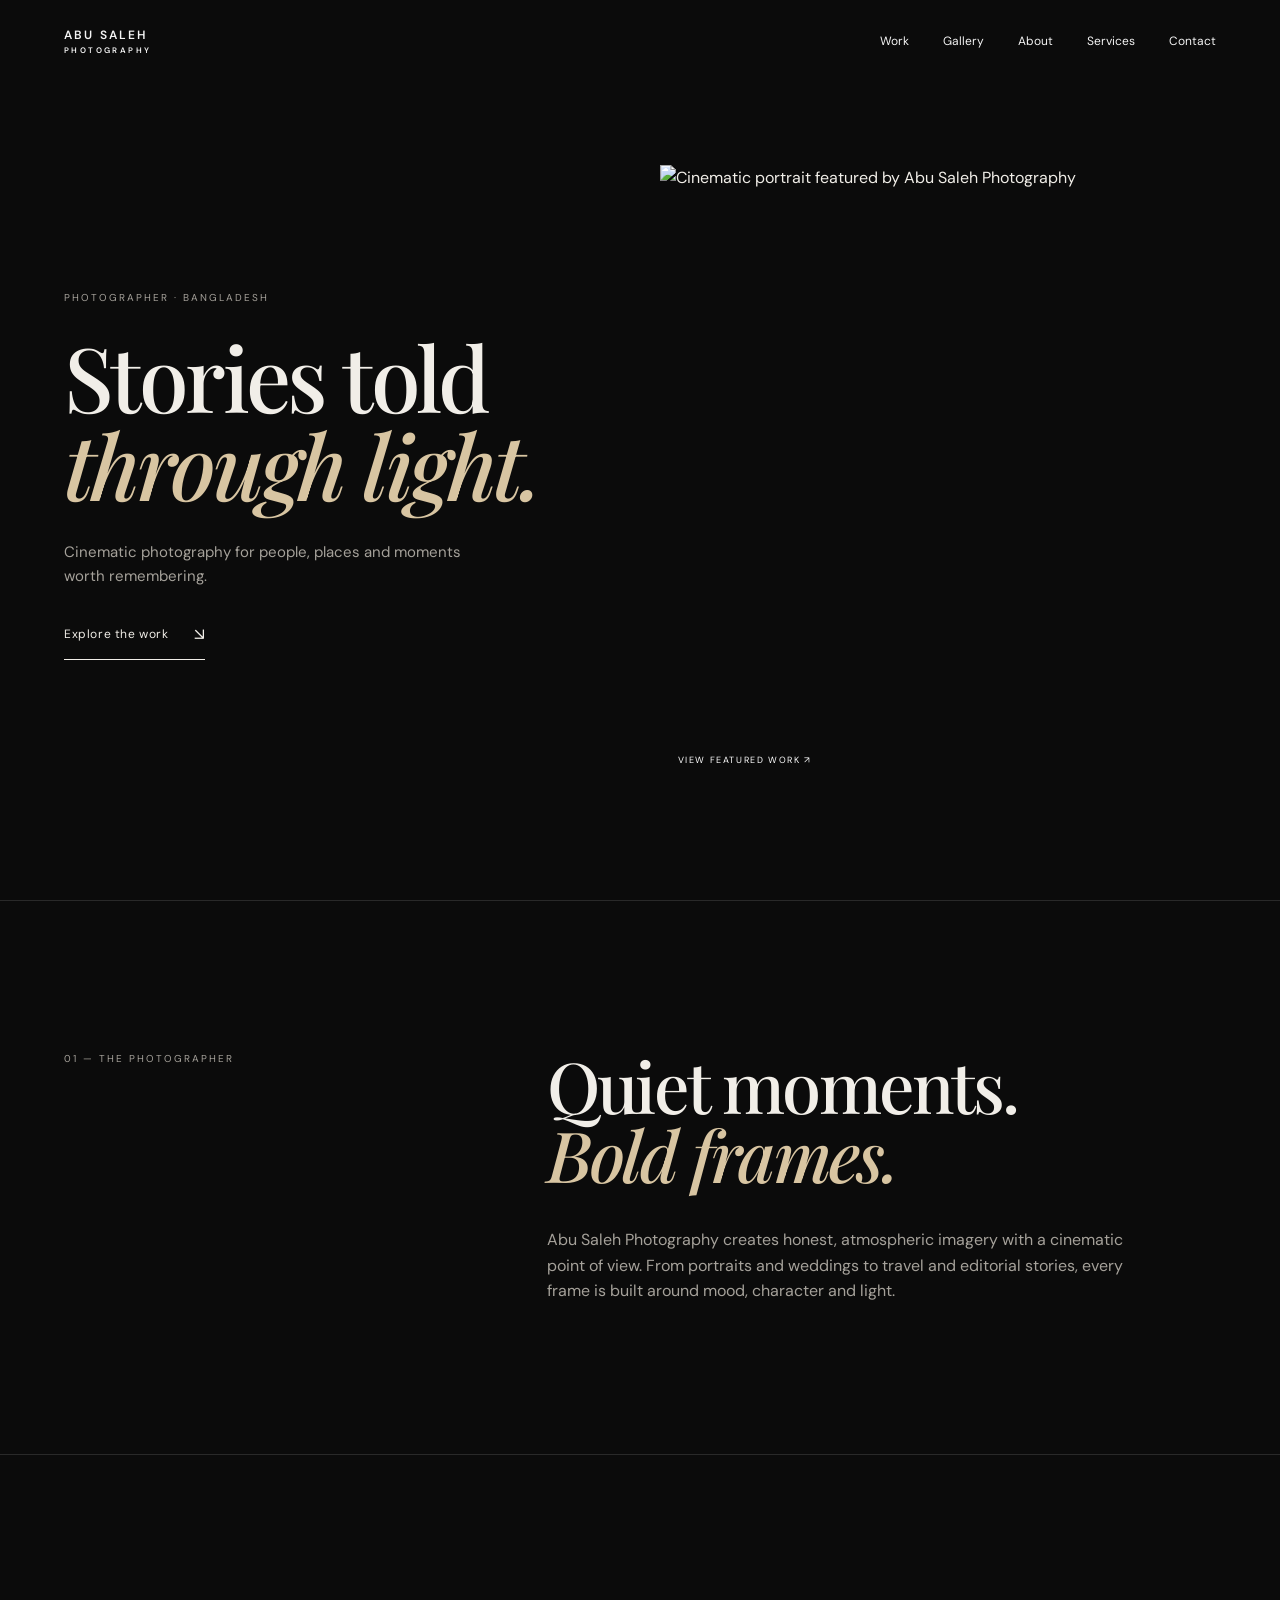
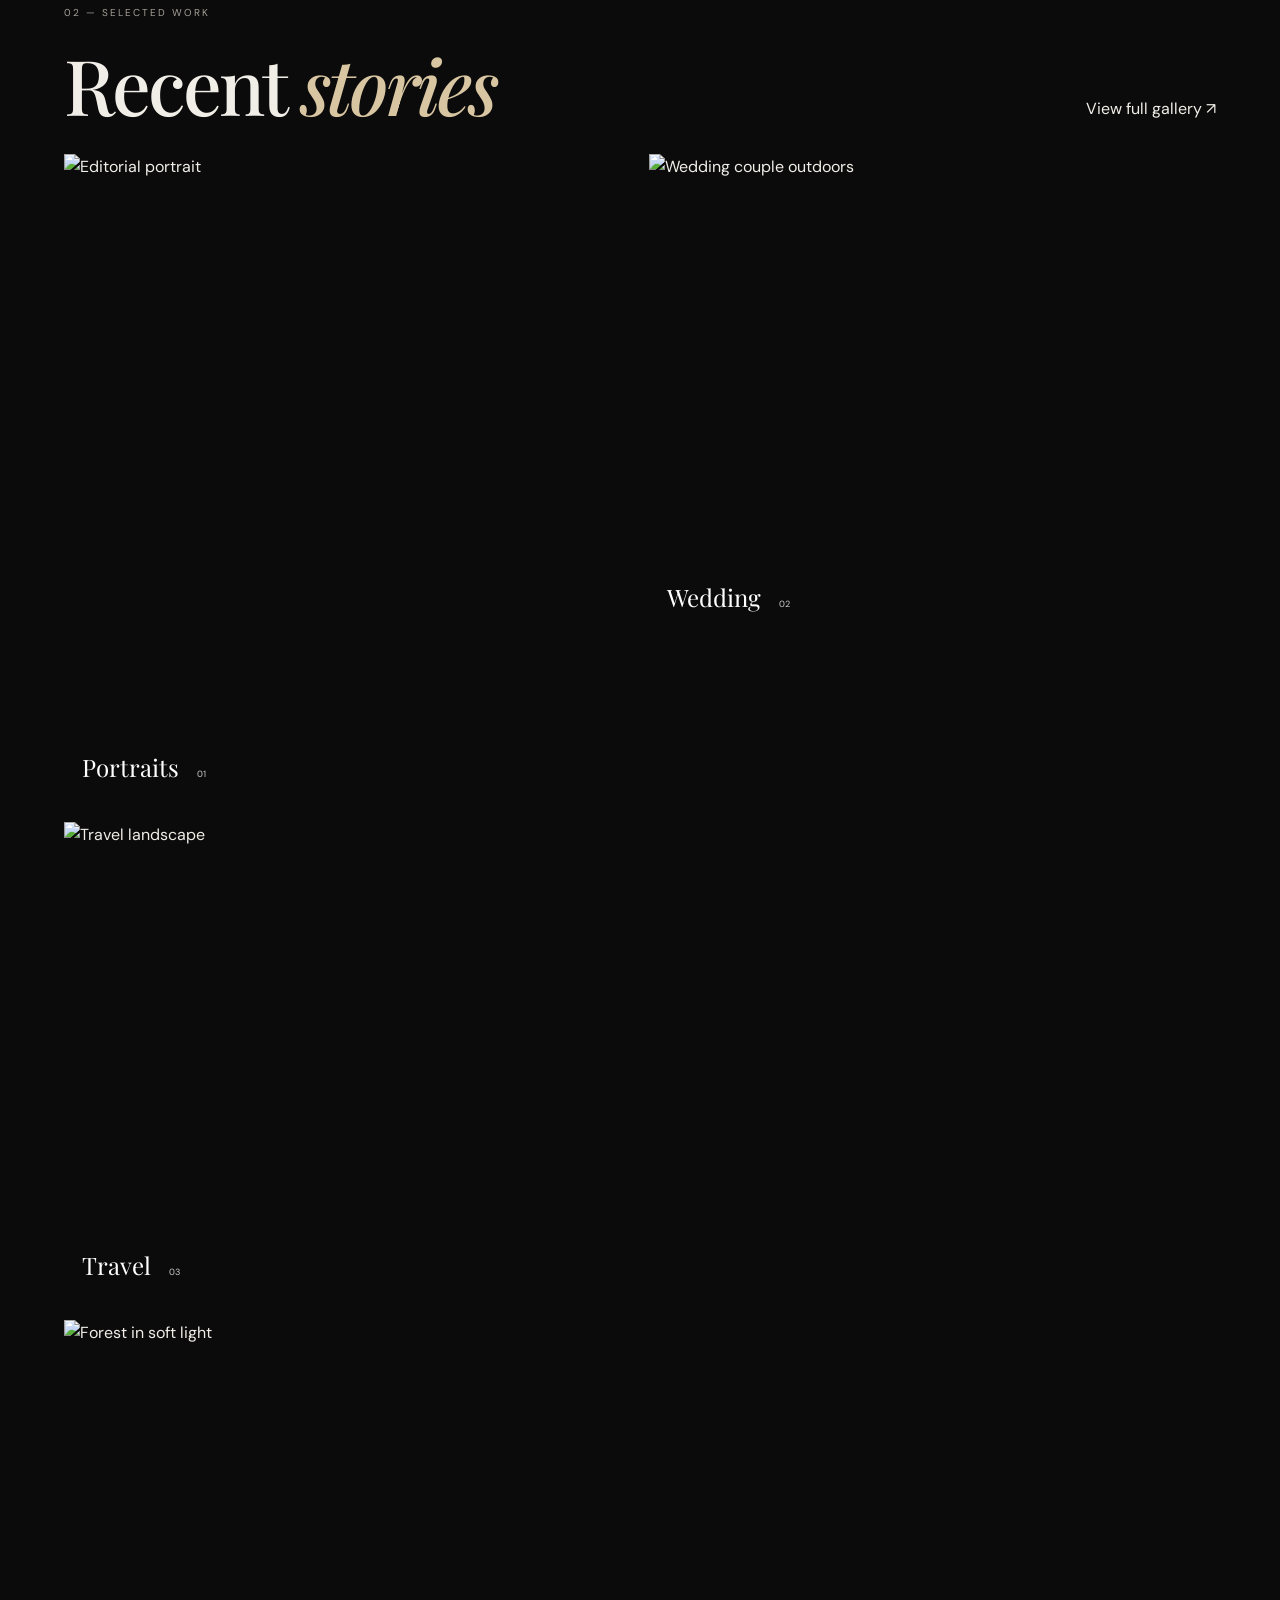
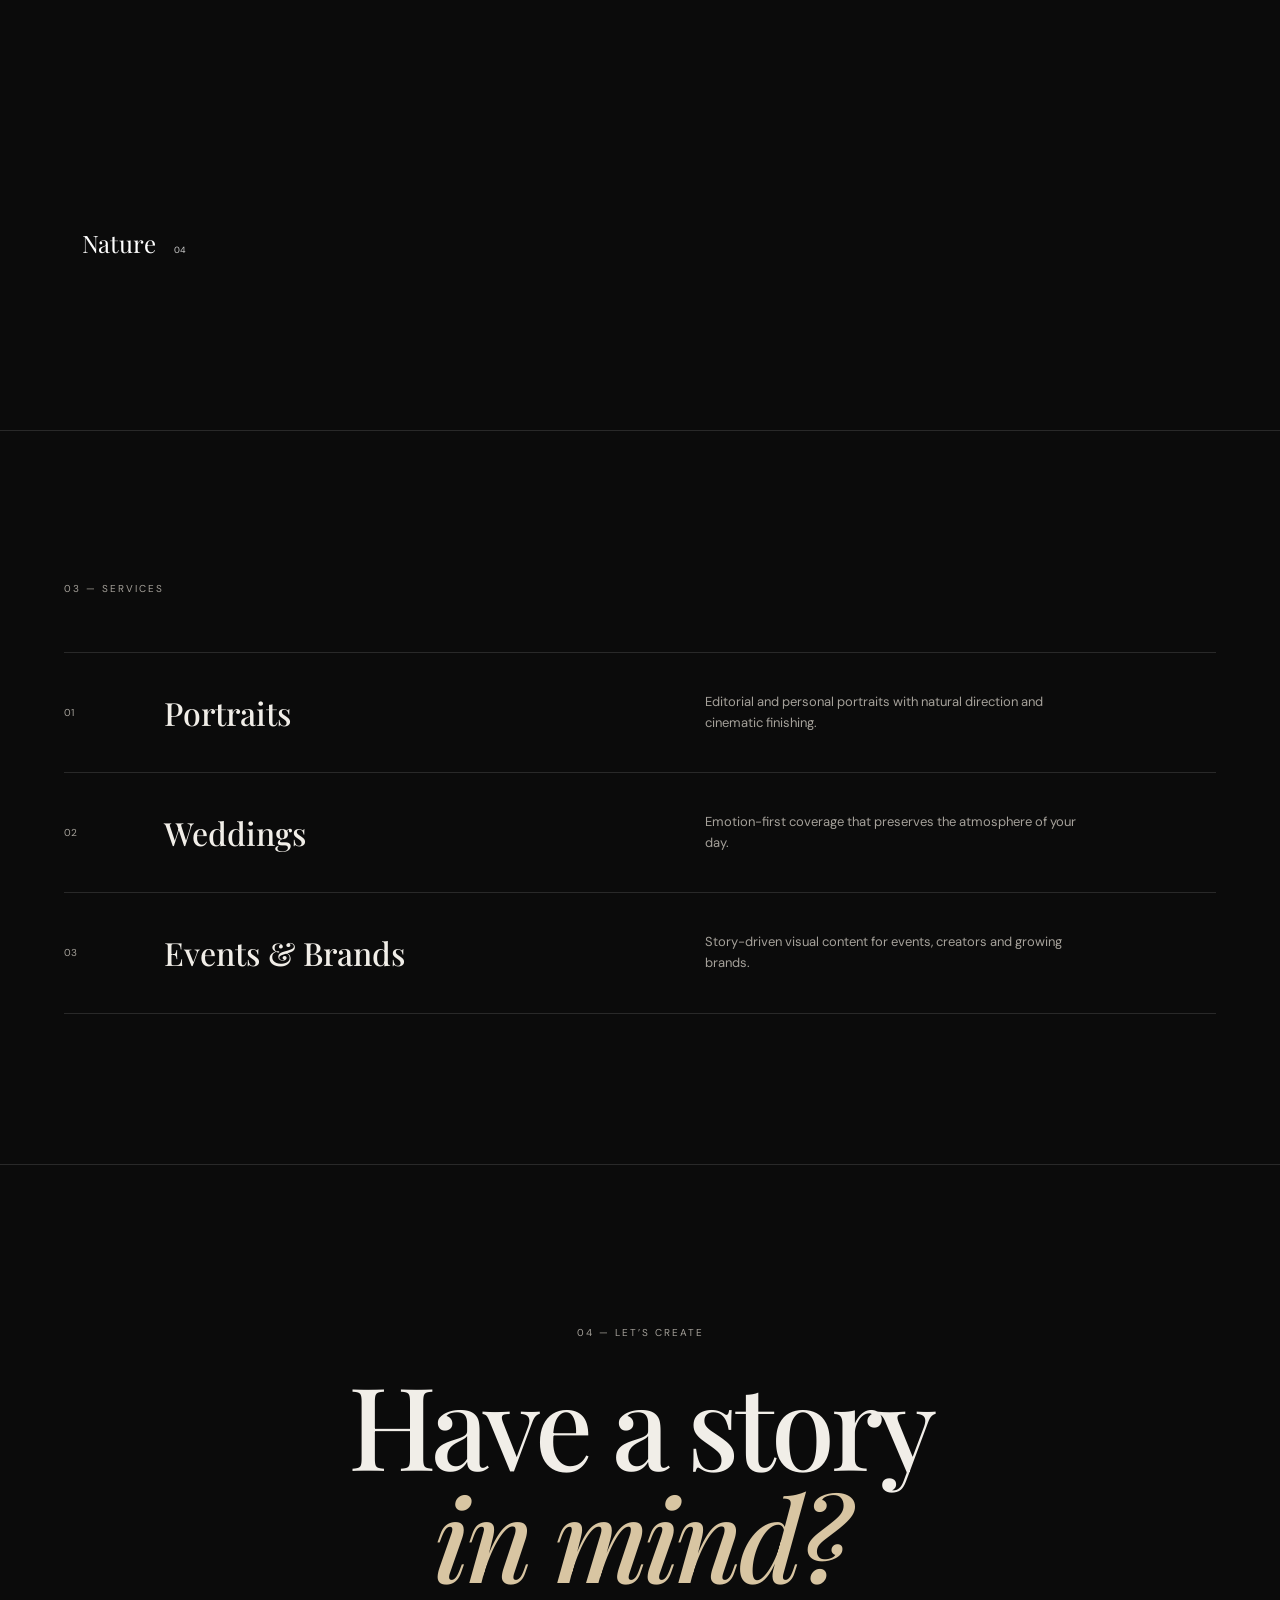
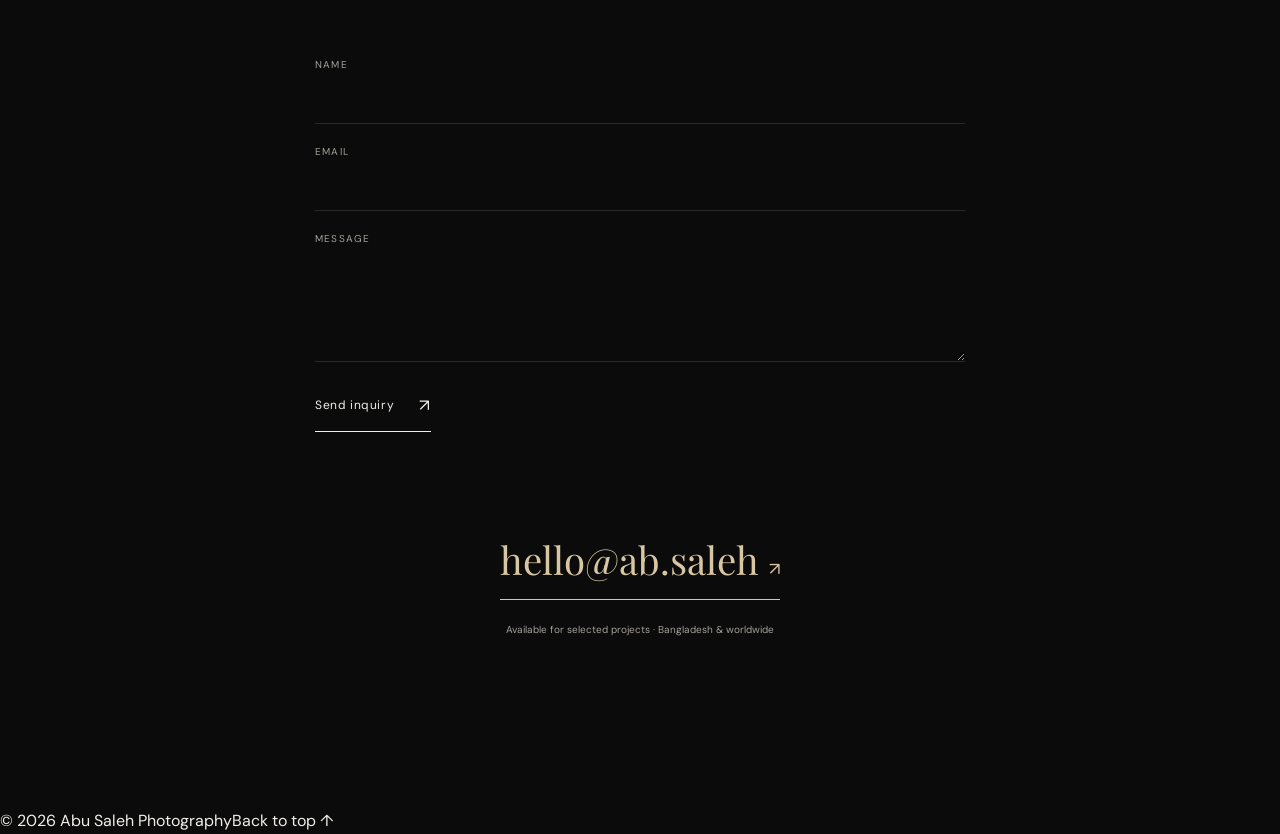
==== index.html @ 30266637 "Security fix: constrain public contact form input sizes" ====
<!doctype html><html lang="en"><head><meta charset="UTF-8"><meta name="viewport" content="width=device-width,initial-scale=1"><meta name="description" content="Abu Saleh Photography — cinematic portraits, weddings, travel and visual stories."><meta name="theme-color" content="#0b0b0b"><meta name="robots" content="index,follow"><link rel="canonical" href="https://example.com/"><meta property="og:title" content="Abu Saleh Photography — Visual Stories"><meta property="og:description" content="Cinematic photography for people, places and moments worth remembering."><meta property="og:type" content="website"><meta property="og:image" content="https://images.unsplash.com/photo-1500648767791-00dcc994a43e?auto=format&fit=crop&w=1600&q=85"><meta name="twitter:card" content="summary_large_image"><link rel="preconnect" href="https://fonts.googleapis.com"><link rel="preconnect" href="https://fonts.gstatic.com" crossorigin><link rel="stylesheet" href="https://fonts.googleapis.com/css2?family=DM+Sans:wght@400;500;600&family=Playfair+Display:wght@500;600&display=swap"><link rel="stylesheet" href="styles.css"><title>Abu Saleh Photography — Visual Stories</title></head><body><header class="site-header" id="top"><a class="brand" href="#top">ABU SALEH<span>PHOTOGRAPHY</span></a><button class="menu-toggle" aria-label="Open navigation" aria-expanded="false">Menu</button><nav class="nav"><a href="#work">Work</a><a href="gallery.html">Gallery</a><a href="#about">About</a><a href="#services">Services</a><a href="#contact">Contact</a></nav></header><main><section class="hero reveal"><div class="hero-copy"><p class="eyebrow">Photographer · Bangladesh</p><h1>Stories told<br><em>through light.</em></h1><p class="hero-text">Cinematic photography for people, places and moments worth remembering.</p><a class="button" href="#work">Explore the work <span>↘</span></a></div><a class="hero-image" href="gallery.html" aria-label="Open full photography gallery"><img src="https://images.unsplash.com/photo-1500648767791-00dcc994a43e?auto=format&fit=crop&w=1800&q=85" alt="Cinematic portrait featured by Abu Saleh Photography" fetchpriority="high" decoding="async" referrerpolicy="no-referrer"><span>VIEW FEATURED WORK ↗</span></a></section><section class="intro reveal" id="about"><p class="eyebrow">01 — The photographer</p><div><h2>Quiet moments.<br><em>Bold frames.</em></h2><p>Abu Saleh Photography creates honest, atmospheric imagery with a cinematic point of view. From portraits and weddings to travel and editorial stories, every frame is built around mood, character and light.</p></div></section><section class="work reveal" id="work"><div class="section-heading"><div><p class="eyebrow">02 — Selected work</p><h2>Recent <em>stories</em></h2></div><a href="gallery.html">View full gallery ↗</a></div><div class="gallery"><a class="gallery-item tall" href="gallery.html"><img src="https://images.unsplash.com/photo-1506794778202-cad84cf45f1d?auto=format&fit=crop&w=1400&q=80" alt="Editorial portrait" loading="lazy" decoding="async" referrerpolicy="no-referrer"><figcaption>Portraits <small>01</small></figcaption></a><a class="gallery-item" href="gallery.html"><img src="https://images.unsplash.com/photo-1519741497674-611481863552?auto=format&fit=crop&w=1400&q=80" alt="Wedding couple outdoors" loading="lazy" decoding="async" referrerpolicy="no-referrer"><figcaption>Wedding <small>02</small></figcaption></a><a class="gallery-item" href="gallery.html"><img src="https://images.unsplash.com/photo-1500534623283-312aade485b7?auto=format&fit=crop&w=1400&q=80" alt="Travel landscape" loading="lazy" decoding="async" referrerpolicy="no-referrer"><figcaption>Travel <small>03</small></figcaption></a><a class="gallery-item wide" href="gallery.html"><img src="https://images.unsplash.com/photo-1441974231531-c6227db76b6e?auto=format&fit=crop&w=1800&q=80" alt="Forest in soft light" loading="lazy" decoding="async" referrerpolicy="no-referrer"><figcaption>Nature <small>04</small></figcaption></a></div></section><section class="services reveal" id="services"><p class="eyebrow">03 — Services</p><div class="service-list"><article><span>01</span><h3>Portraits</h3><p>Editorial and personal portraits with natural direction and cinematic finishing.</p></article><article><span>02</span><h3>Weddings</h3><p>Emotion-first coverage that preserves the atmosphere of your day.</p></article><article><span>03</span><h3>Events & Brands</h3><p>Story-driven visual content for events, creators and growing brands.</p></article></div></section><section class="contact reveal" id="contact"><p class="eyebrow">04 — Let’s create</p><h2>Have a story<br><em>in mind?</em></h2><form class="contact-form" id="contactForm" novalidate><label>Name<input name="name" type="text" autocomplete="name" required minlength="2" maxlength="80"></label><label>Email<input name="email" type="email" autocomplete="email" required maxlength="254" inputmode="email"></label><label>Message<textarea name="message" rows="5" required minlength="10" maxlength="2000"></textarea></label><button class="button" type="submit">Send inquiry <span>↗</span></button><p class="form-status" id="formStatus" role="status" aria-live="polite"></p></form><a class="email" href="mailto:hello@ab.saleh">hello@ab.saleh <span>↗</span></a><p class="availability">Available for selected projects · Bangladesh & worldwide</p></section></main><footer><span>© <span id="year"></span> Abu Saleh Photography</span><a href="#top">Back to top ↑</a></footer><script src="script.js" defer></script></body></html>
---- styles.css ----
:root{--bg:#0b0b0b;--surface:#121212;--text:#f1eee8;--muted:#a5a19a;--line:#292929;--accent:#d8c5a2;--serif:'Playfair Display',Georgia,serif;--sans:'DM Sans',Arial,sans-serif}*{box-sizing:border-box}html{scroll-behavior:smooth}body{margin:0;background:var(--bg);color:var(--text);font-family:var(--sans);font-weight:400;line-height:1.6}body.no-scroll{overflow:hidden}a{color:inherit;text-decoration:none}button,input,textarea{font:inherit}.site-header{position:fixed;z-index:30;top:0;left:0;right:0;display:flex;align-items:center;justify-content:space-between;padding:28px 5vw;mix-blend-mode:difference;color:#fff}.brand{font-size:12px;font-weight:600;letter-spacing:.18em;line-height:1.2}.brand span{display:block;font-size:8px;letter-spacing:.3em;margin-top:4px}.nav{display:flex;gap:34px;font-size:12px}.nav a,.section-heading>a{position:relative}.nav a:after,.section-heading>a:after{content:'';position:absolute;left:0;bottom:-6px;width:0;height:1px;background:currentColor;transition:.3s}.nav a:hover:after,.section-heading>a:hover:after{width:100%}.menu-toggle{display:none;background:none;border:0;color:inherit}.hero{min-height:100vh;padding:120px 5vw 70px;display:grid;grid-template-columns:1fr 1.1fr;gap:7vw;align-items:center}.eyebrow{font-size:10px;letter-spacing:.2em;text-transform:uppercase;color:var(--muted);margin:0 0 26px}.hero h1,.intro h2,.section-heading h2,.contact h2{font-family:var(--serif);font-size:clamp(48px,7vw,104px);font-weight:500;line-height:.98;letter-spacing:-.04em;margin:0}.hero h1 em,.intro h2 em,.section-heading h2 em,.contact h2 em{font-weight:500;color:var(--accent)}.hero-text{max-width:420px;color:var(--muted);font-size:15px;margin:32px 0}.button{display:inline-flex;align-items:center;gap:25px;border:0;border-bottom:1px solid var(--text);padding:0 0 11px;background:transparent;color:inherit;font-size:12px;letter-spacing:.05em;cursor:pointer}.button span{font-size:17px}.hero-image,.gallery-item,.photo-card{position:relative;overflow:hidden;display:block}.hero-image{min-height:620px;margin:0}.hero-image img,.gallery-item img,.photo-card img{display:block;width:100%;height:100%;object-fit:cover;transition:transform .9s cubic-bezier(.2,.7,.2,1),filter .5s}.hero-image:hover img,.gallery-item:hover img,.photo-card:hover img{transform:scale(1.045);filter:saturate(.88)}.hero-image>span,.gallery-item figcaption{position:absolute;z-index:2;bottom:18px;left:18px;font-size:9px;letter-spacing:.18em;color:#fff}.intro,.work,.services{padding:150px 5vw;border-top:1px solid var(--line)}.intro{display:grid;grid-template-columns:1fr 1.7fr;gap:7vw}.intro h2{font-size:clamp(42px,5.5vw,76px)}.intro>div p:not(.eyebrow){max-width:600px;color:var(--muted);font-size:16px;margin:38px 0 0}.section-heading{display:flex;justify-content:space-between;align-items:end;margin-bottom:32px}.section-heading h2{font-size:clamp(44px,6vw,82px)}.gallery{display:grid;grid-template-columns:1fr 1fr;gap:18px}.gallery-item{height:480px;margin:0}.gallery-item.tall{height:650px}.gallery-item.wide{grid-column:1/-1;height:560px}.gallery-item figcaption{font-family:var(--serif);font-size:24px;letter-spacing:0}.gallery-item small{font-family:var(--sans);font-size:9px;color:#ccc;margin-left:12px}.services{border-top:1px solid var(--line)}.service-list{margin-top:55px;border-top:1px solid var(--line)}.service-list article{display:grid;grid-template-columns:70px 1fr 1fr;align-items:center;gap:30px;padding:34px 0;border-bottom:1px solid var(--line)}.service-list article>span{color:var(--muted);font-size:10px}.service-list h3{font-family:var(--serif);font-size:32px;font-weight:500;margin:0}.service-list p{color:var(--muted);font-size:13px;max-width:380px;margin:0}.contact{padding:160px 5vw;text-align:center;border-top:1px solid var(--line)}.contact h2{font-size:clamp(56px,9vw,130px)}.contact-form{max-width:650px;margin:65px auto 0;text-align:left}.contact-form label{display:block;color:var(--muted);font-size:10px;letter-spacing:.12em;text-transform:uppercase;margin:0 0 20px}.contact-form input,.contact-form textarea{display:block;width:100%;margin-top:8px;padding:13px 0;background:transparent;border:0;border-bottom:1px solid var(--line);outline:none;color:var(--text);resize:vertical}.contact-form input:focus,.contact-form textarea:focus{border-color:var(--accent)}.contact-form .button{margin-top:10px}.form-status{min-height:20px;color:var(--accent);font-size:11px}.email{display:inline-block;font-family:var(--serif);font-size:clamp(24px,3vw,42px);margin-top:55px;border-bottom:1px solid var(--accent);padding-bottom:9px;color:var(--accent)}.email span{font-family:var(--sans);font-size:18px}.availability{font-size:10px;color:var(--muted);margin-top:22px}.reveal{opacity:0;transform:translateY(24px);transition:opacity .8s ease,transform .9s cubic-bezier(.2,.7,.2,1)}.reveal.visible{opacity:1;transform:none}.lightbox{position:fixed;inset:0;z-index:100;background:#050505f7;display:none;align-items:center;justify-content:center;padding:40px}.lightbox.open{display:flex}.lightbox-content{max-width:min(1100px,82vw);max-height:90vh;text-align:center}.lightbox-content img{max-width:100%;max-height:76vh;object-fit:contain}.lightbox-content p{font-family:var(--serif);font-size:28px;margin:15px 0 0}.lightbox-content small{color:var(--muted)}.lightbox-close,.lightbox-prev,.lightbox-next{position:absolute;background:none;border:0;color:#fff;font-size:32px;cursor:pointer}.lightbox-close{right:28px;top:18px}.lightbox-prev{left:25px}.lightbox-next{right:25px}@media(prefers-reduced-motion:reduce){html{scroll-behavior:auto}.reveal{opacity:1;transform:none;transition:none}.hero-image img,.gallery-item img,.photo-card img{transition:none}}@media(max-width:760px){.site-header{padding:22px 6vw}.nav{position:absolute;top:70px;right:6vw;display:none;flex-direction:column;gap:20px;background:#111;padding:22px 25px;border:1px solid var(--line)}.nav.open{display:flex}.menu-toggle{display:block;font-size:11px;text-transform:uppercase;letter-spacing:.15em}.hero{display:block;padding:150px 6vw 50px}.hero-image{min-height:500px;margin-top:60px}.intro,.work,.services{padding:100px 6vw}.intro{display:block}.intro>div{margin-top:60px}.gallery{grid-template-columns:1fr;gap:12px}.gallery-item,.gallery-item.tall,.gallery-item.wide{height:430px;grid-column:auto}.section-heading{display:block}.section-heading>a{display:inline-block;margin-top:25px}.service-list article{grid-template-columns:35px 1fr}.service-list p{grid-column:2}.contact{padding:120px 6vw}.email{font-size:23px}.lightbox{padding:20px}.lightbox-content{max-width:88vw}.lightbox-content img{max-height:70vh}.lightbox-prev{left:8px}.lightbox-next{right:8px}footer{padding:22px 6vw;gap:20px;flex-direction:column}}
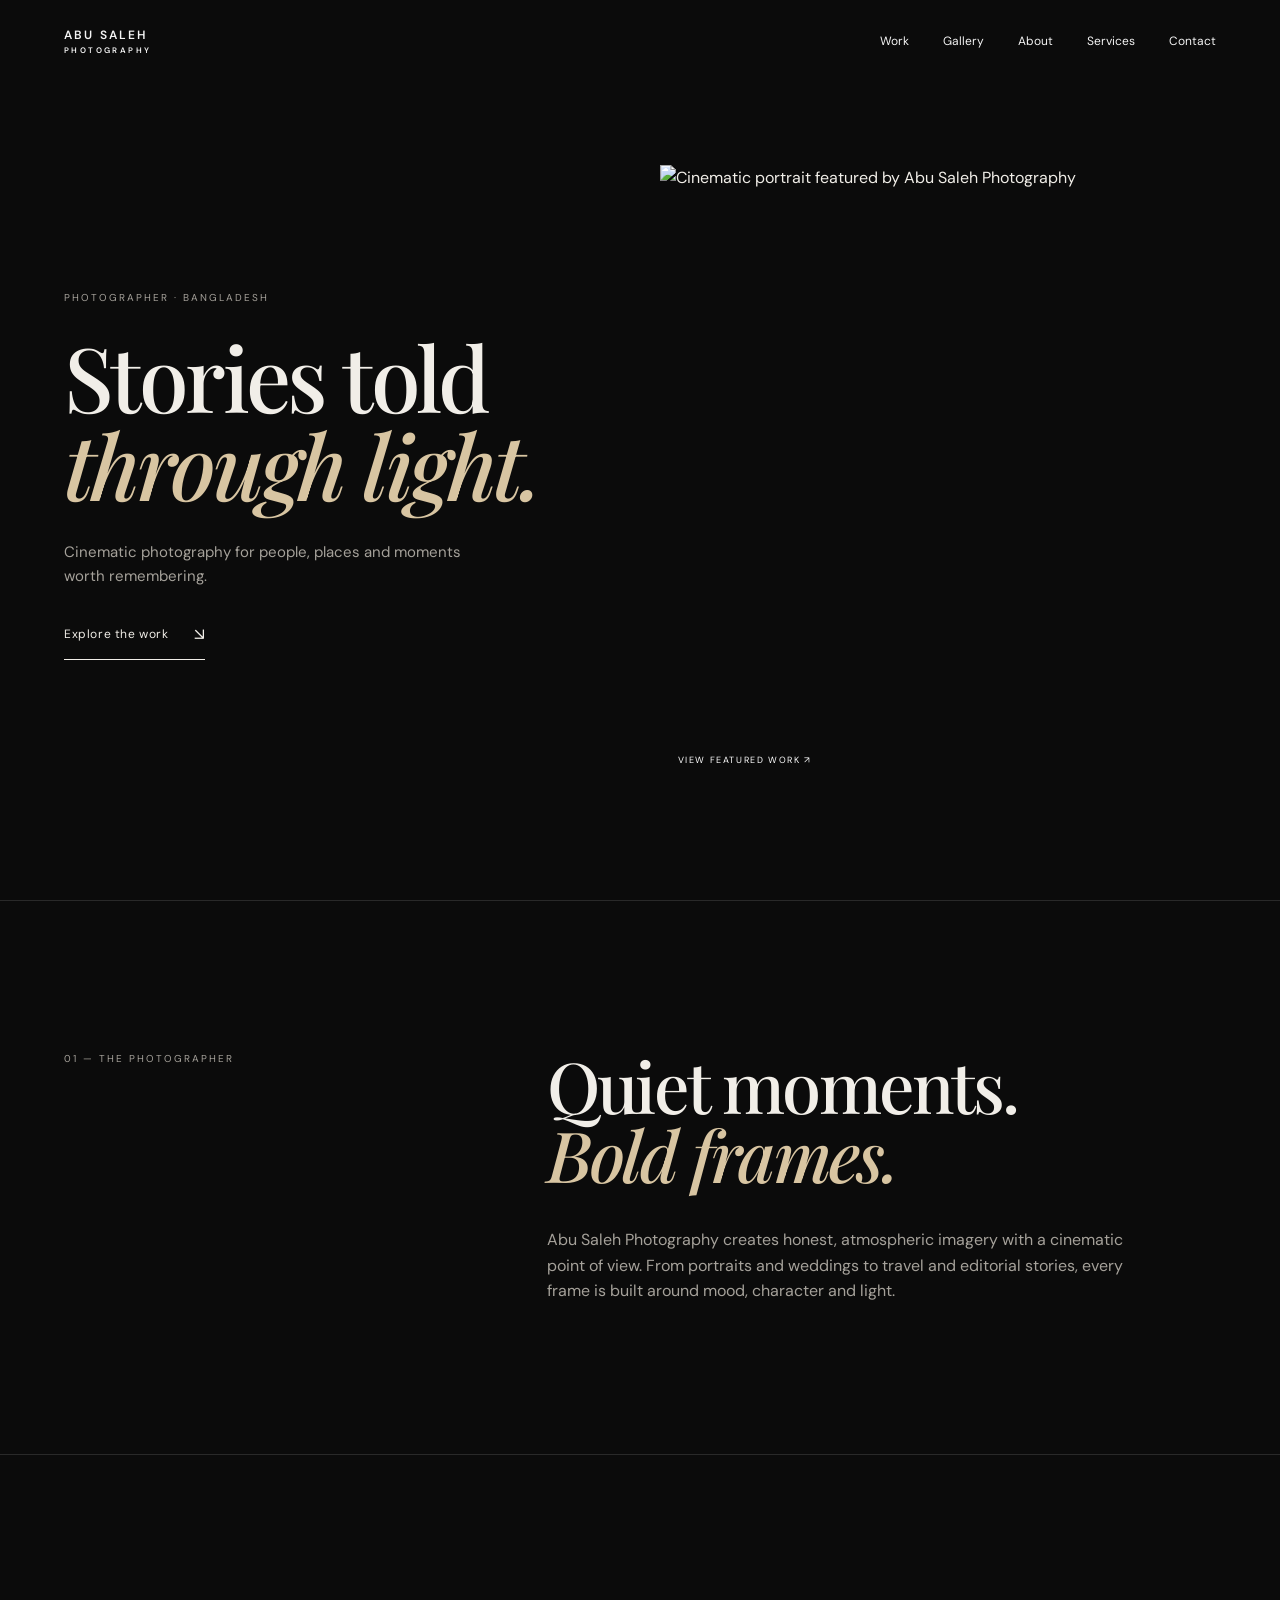
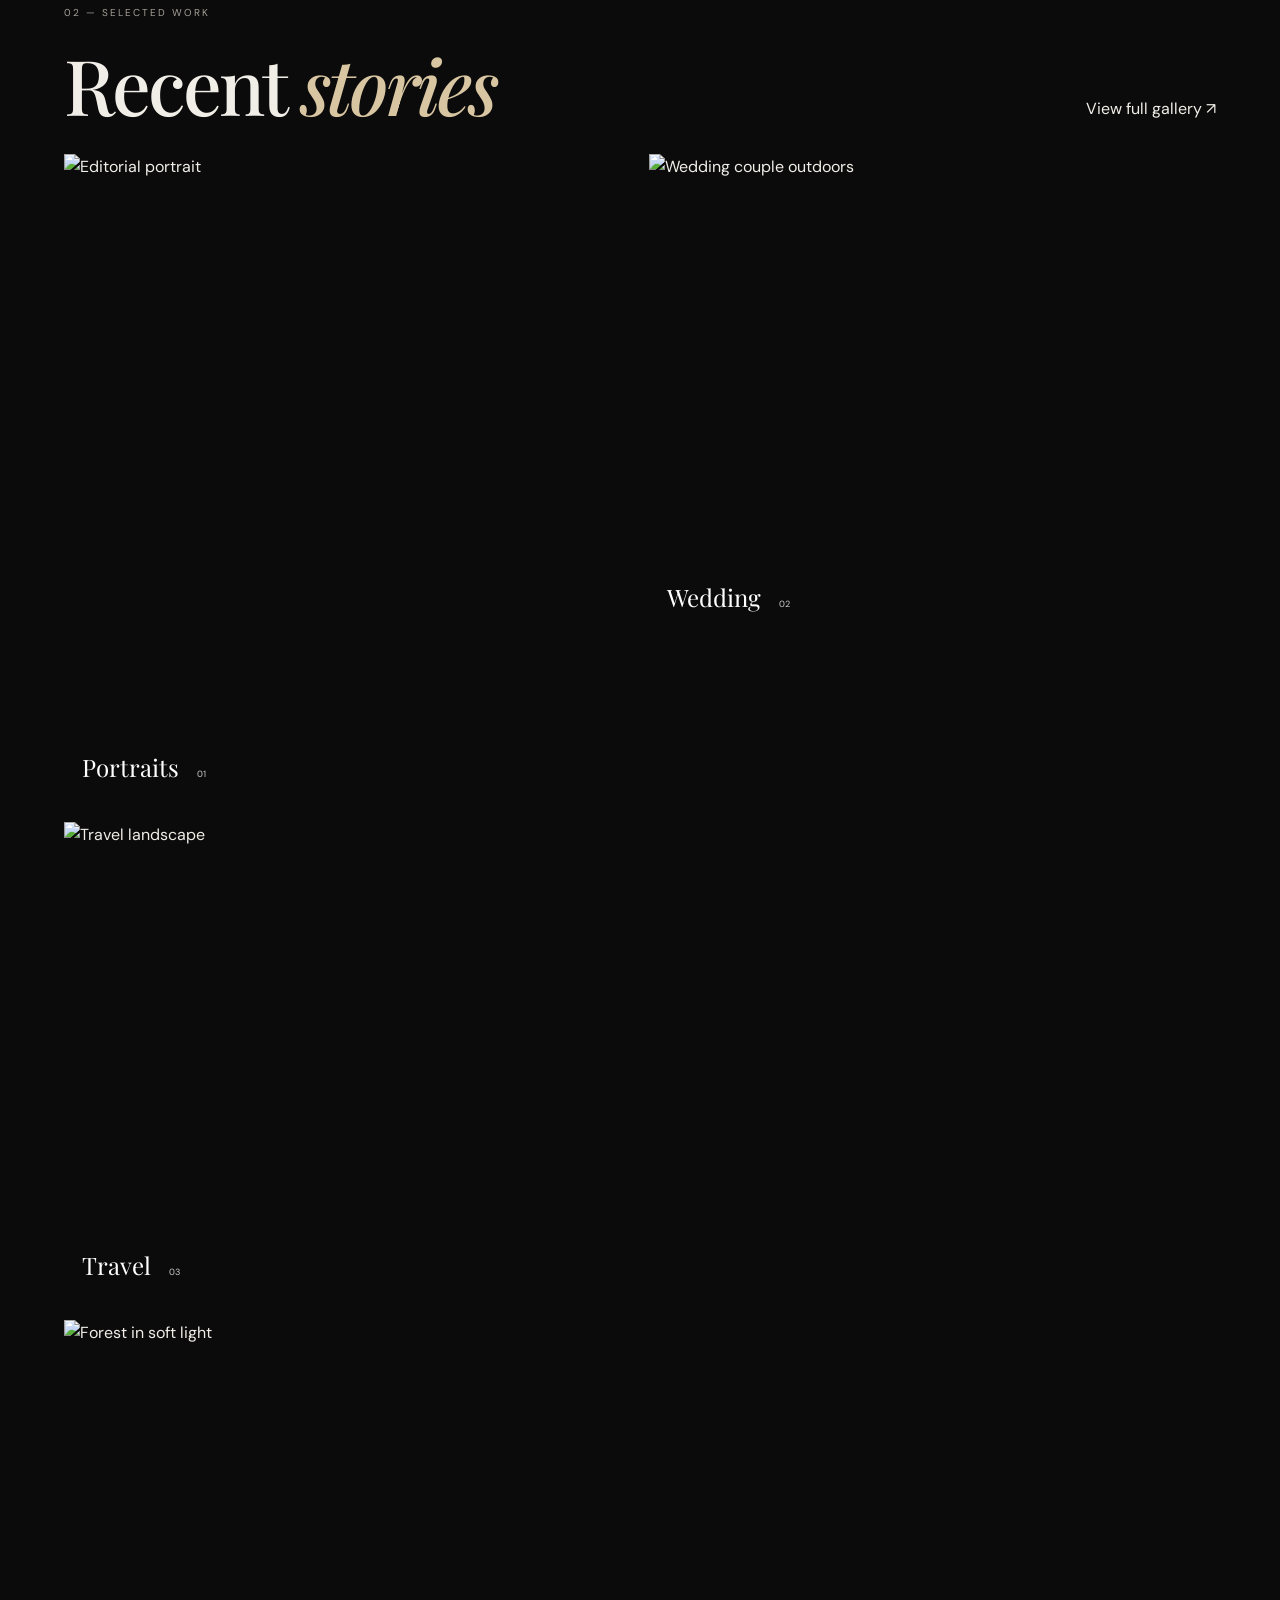
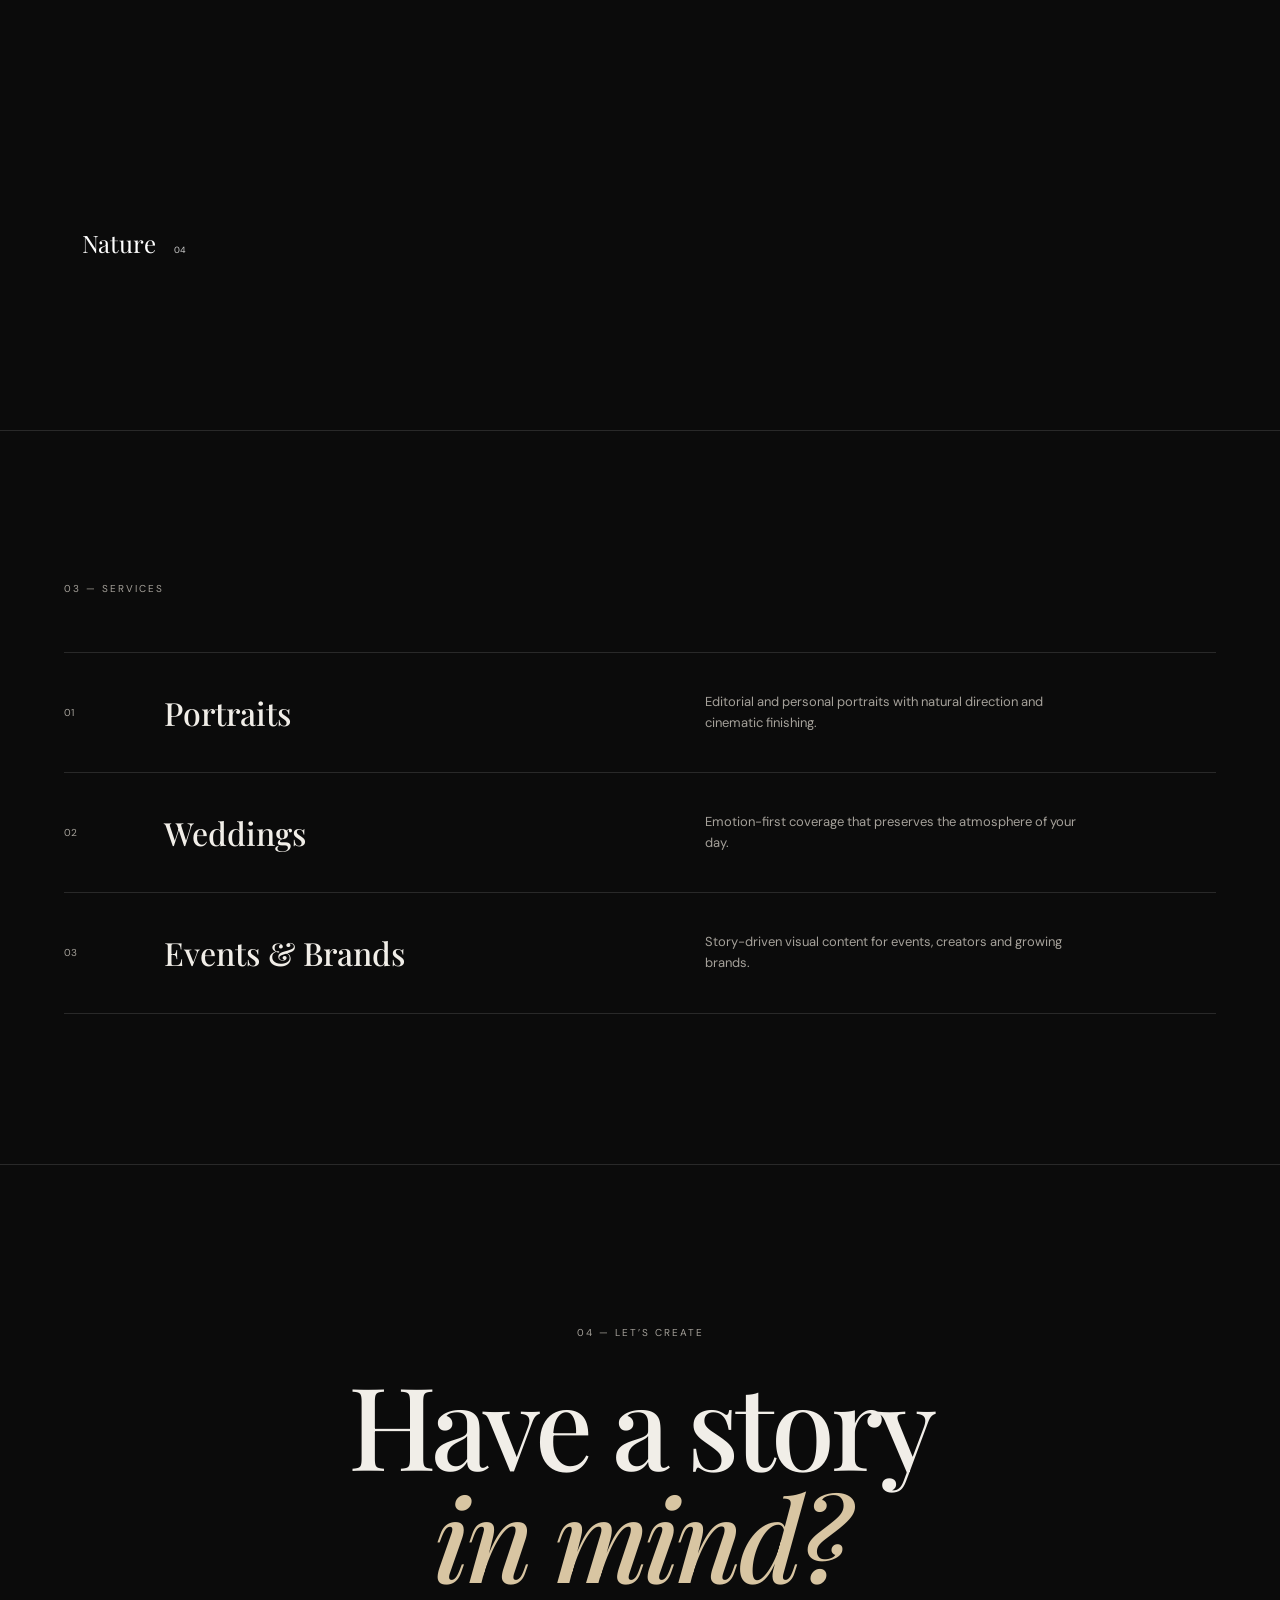
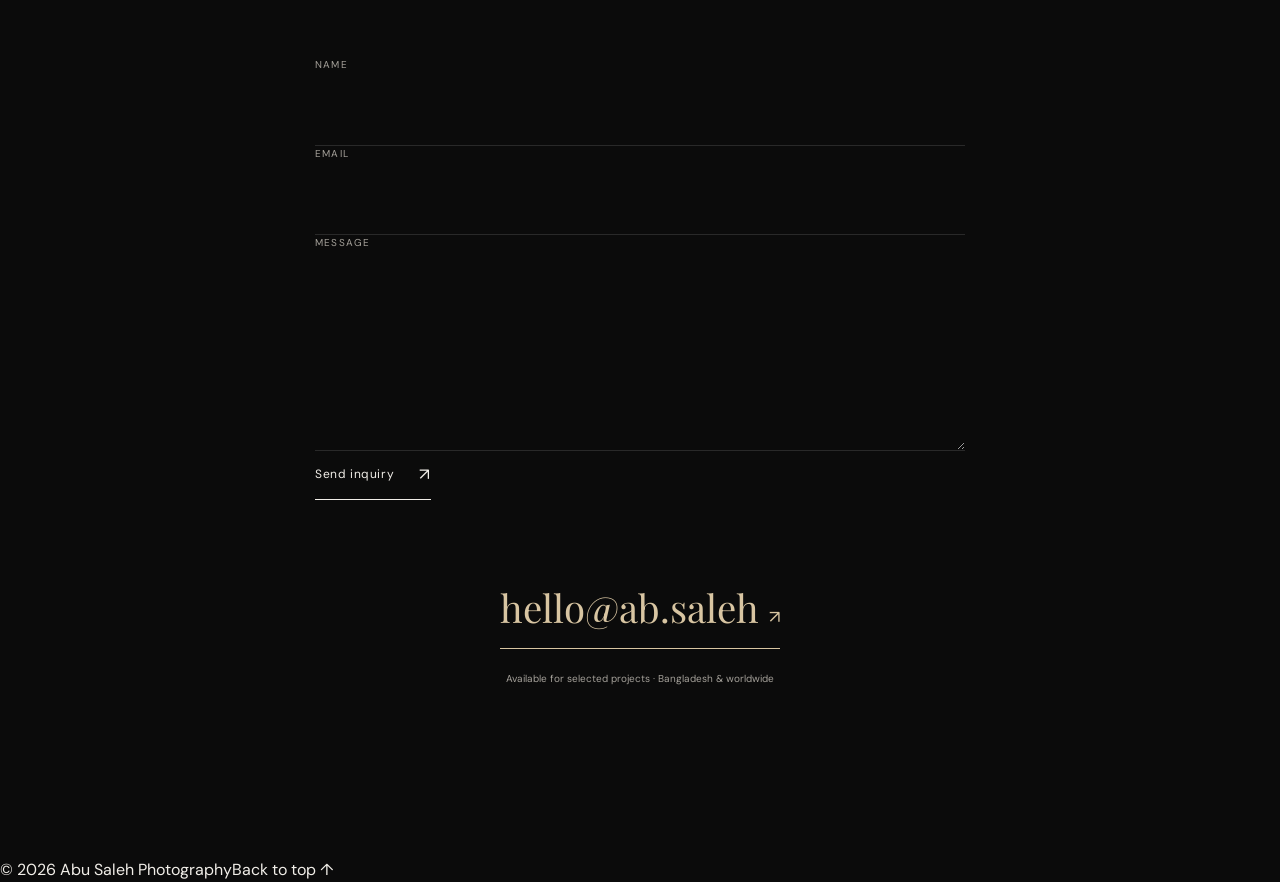
==== commit 6030c4d0: "Add Turnstile widget container to contact form" ====
--- a/index.html
+++ b/index.html
@@ -1 +1,8 @@
-<!doctype html><html lang="en"><head><meta charset="UTF-8"><meta name="viewport" content="width=device-width,initial-scale=1"><meta name="description" content="Abu Saleh Photography — cinematic portraits, weddings, travel and visual stories."><meta name="theme-color" content="#0b0b0b"><meta name="robots" content="index,follow"><link rel="canonical" href="https://example.com/"><meta property="og:title" content="Abu Saleh Photography — Visual Stories"><meta property="og:description" content="Cinematic photography for people, places and moments worth remembering."><meta property="og:type" content="website"><meta property="og:image" content="https://images.unsplash.com/photo-1500648767791-00dcc994a43e?auto=format&fit=crop&w=1600&q=85"><meta name="twitter:card" content="summary_large_image"><link rel="preconnect" href="https://fonts.googleapis.com"><link rel="preconnect" href="https://fonts.gstatic.com" crossorigin><link rel="stylesheet" href="https://fonts.googleapis.com/css2?family=DM+Sans:wght@400;500;600&family=Playfair+Display:wght@500;600&display=swap"><link rel="stylesheet" href="styles.css"><title>Abu Saleh Photography — Visual Stories</title></head><body><header class="site-header" id="top"><a class="brand" href="#top">ABU SALEH<span>PHOTOGRAPHY</span></a><button class="menu-toggle" aria-label="Open navigation" aria-expanded="false">Menu</button><nav class="nav"><a href="#work">Work</a><a href="gallery.html">Gallery</a><a href="#about">About</a><a href="#services">Services</a><a href="#contact">Contact</a></nav></header><main><section class="hero reveal"><div class="hero-copy"><p class="eyebrow">Photographer · Bangladesh</p><h1>Stories told<br><em>through light.</em></h1><p class="hero-text">Cinematic photography for people, places and moments worth remembering.</p><a class="button" href="#work">Explore the work <span>↘</span></a></div><a class="hero-image" href="gallery.html" aria-label="Open full photography gallery"><img src="https://images.unsplash.com/photo-1500648767791-00dcc994a43e?auto=format&fit=crop&w=1800&q=85" alt="Cinematic portrait featured by Abu Saleh Photography" fetchpriority="high" decoding="async" referrerpolicy="no-referrer"><span>VIEW FEATURED WORK ↗</span></a></section><section class="intro reveal" id="about"><p class="eyebrow">01 — The photographer</p><div><h2>Quiet moments.<br><em>Bold frames.</em></h2><p>Abu Saleh Photography creates honest, atmospheric imagery with a cinematic point of view. From portraits and weddings to travel and editorial stories, every frame is built around mood, character and light.</p></div></section><section class="work reveal" id="work"><div class="section-heading"><div><p class="eyebrow">02 — Selected work</p><h2>Recent <em>stories</em></h2></div><a href="gallery.html">View full gallery ↗</a></div><div class="gallery"><a class="gallery-item tall" href="gallery.html"><img src="https://images.unsplash.com/photo-1506794778202-cad84cf45f1d?auto=format&fit=crop&w=1400&q=80" alt="Editorial portrait" loading="lazy" decoding="async" referrerpolicy="no-referrer"><figcaption>Portraits <small>01</small></figcaption></a><a class="gallery-item" href="gallery.html"><img src="https://images.unsplash.com/photo-1519741497674-611481863552?auto=format&fit=crop&w=1400&q=80" alt="Wedding couple outdoors" loading="lazy" decoding="async" referrerpolicy="no-referrer"><figcaption>Wedding <small>02</small></figcaption></a><a class="gallery-item" href="gallery.html"><img src="https://images.unsplash.com/photo-1500534623283-312aade485b7?auto=format&fit=crop&w=1400&q=80" alt="Travel landscape" loading="lazy" decoding="async" referrerpolicy="no-referrer"><figcaption>Travel <small>03</small></figcaption></a><a class="gallery-item wide" href="gallery.html"><img src="https://images.unsplash.com/photo-1441974231531-c6227db76b6e?auto=format&fit=crop&w=1800&q=80" alt="Forest in soft light" loading="lazy" decoding="async" referrerpolicy="no-referrer"><figcaption>Nature <small>04</small></figcaption></a></div></section><section class="services reveal" id="services"><p class="eyebrow">03 — Services</p><div class="service-list"><article><span>01</span><h3>Portraits</h3><p>Editorial and personal portraits with natural direction and cinematic finishing.</p></article><article><span>02</span><h3>Weddings</h3><p>Emotion-first coverage that preserves the atmosphere of your day.</p></article><article><span>03</span><h3>Events & Brands</h3><p>Story-driven visual content for events, creators and growing brands.</p></article></div></section><section class="contact reveal" id="contact"><p class="eyebrow">04 — Let’s create</p><h2>Have a story<br><em>in mind?</em></h2><form class="contact-form" id="contactForm" novalidate><label>Name<input name="name" type="text" autocomplete="name" required minlength="2" maxlength="80"></label><label>Email<input name="email" type="email" autocomplete="email" required maxlength="254" inputmode="email"></label><label>Message<textarea name="message" rows="5" required minlength="10" maxlength="2000"></textarea></label><button class="button" type="submit">Send inquiry <span>↗</span></button><p class="form-status" id="formStatus" role="status" aria-live="polite"></p></form><a class="email" href="mailto:hello@ab.saleh">hello@ab.saleh <span>↗</span></a><p class="availability">Available for selected projects · Bangladesh & worldwide</p></section></main><footer><span>© <span id="year"></span> Abu Saleh Photography</span><a href="#top">Back to top ↑</a></footer><script src="script.js" defer></script></body></html>+<!doctype html>
+<html lang="en"><head><meta charset="UTF-8"><meta name="viewport" content="width=device-width,initial-scale=1"><meta name="description" content="Abu Saleh Photography — cinematic portraits, weddings, travel and visual stories."><meta name="theme-color" content="#0b0b0b"><meta property="og:title" content="Abu Saleh Photography — Visual Stories"><meta property="og:description" content="Cinematic photography for people, places and moments worth remembering."><meta property="og:type" content="website"><title>Abu Saleh Photography — Visual Stories</title><link rel="canonical" href="/"/><link rel="preconnect" href="https://fonts.googleapis.com"><link rel="preconnect" href="https://fonts.gstatic.com" crossorigin><link href="https://fonts.googleapis.com/css2?family=DM+Sans:wght@400;500;600&family=Playfair+Display:wght@500;600&display=swap" rel="stylesheet"><link rel="stylesheet" href="styles.css"><script src="https://challenges.cloudflare.com/turnstile/v0/api.js" async defer></script></head>
+<body><header class="site-header" id="top"><a class="brand" href="#top">ABU SALEH<span>PHOTOGRAPHY</span></a><button class="menu-toggle" aria-label="Open navigation" aria-expanded="false">Menu</button><nav class="nav"><a href="#work">Work</a><a href="gallery.html">Gallery</a><a href="#about">About</a><a href="#services">Services</a><a href="#contact">Contact</a></nav></header>
+<main><section class="hero"><div class="hero-copy"><p class="eyebrow">Photographer · Bangladesh</p><h1>Stories told<br><em>through light.</em></h1><p class="hero-text">Cinematic photography for people, places and moments worth remembering.</p><a class="button" href="#work">Explore the work <span>↘</span></a></div><a class="hero-image" href="gallery.html" aria-label="Open full photography gallery"><img src="https://images.unsplash.com/photo-1500648767791-00dcc994a43e?auto=format&fit=crop&w=1800&q=85" alt="Cinematic portrait featured by Abu Saleh Photography" fetchpriority="high"><span>VIEW FEATURED WORK ↗</span></a></section>
+<section class="intro" id="about"><p class="eyebrow">01 — The photographer</p><div><h2>Quiet moments.<br><em>Bold frames.</em></h2><p>Abu Saleh Photography creates honest, atmospheric imagery with a cinematic point of view. From portraits and weddings to travel and editorial stories, every frame is built around mood, character and light.</p></div></section>
+<section class="work" id="work"><div class="section-heading"><div><p class="eyebrow">02 — Selected work</p><h2>Recent <em>stories</em></h2></div><a href="gallery.html">View full gallery ↗</a></div><div class="gallery"><a class="gallery-item tall" href="gallery.html"><img src="https://images.unsplash.com/photo-1506794778202-cad84cf45f1d?auto=format&fit=crop&w=1400&q=80" alt="Editorial portrait" loading="lazy"><figcaption>Portraits <small>01</small></figcaption></a><a class="gallery-item" href="gallery.html"><img src="https://images.unsplash.com/photo-1519741497674-611481863552?auto=format&fit=crop&w=1400&q=80" alt="Wedding couple outdoors" loading="lazy"><figcaption>Wedding <small>02</small></figcaption></a><a class="gallery-item" href="gallery.html"><img src="https://images.unsplash.com/photo-1500534623283-312aade485b7?auto=format&fit=crop&w=1400&q=80" alt="Travel landscape" loading="lazy"><figcaption>Travel <small>03</small></figcaption></a><a class="gallery-item wide" href="gallery.html"><img src="https://images.unsplash.com/photo-1441974231531-c6227db76b6e?auto=format&fit=crop&w=1800&q=80" alt="Forest in soft light" loading="lazy"><figcaption>Nature <small>04</small></figcaption></a></div></section>
+<section class="services" id="services"><p class="eyebrow">03 — Services</p><div class="service-list"><article><span>01</span><h3>Portraits</h3><p>Editorial and personal portraits with natural direction and cinematic finishing.</p></article><article><span>02</span><h3>Weddings</h3><p>Emotion-first coverage that preserves the atmosphere of your day.</p></article><article><span>03</span><h3>Events & Brands</h3><p>Story-driven visual content for events, creators and growing brands.</p></article></div></section>
+<section class="contact" id="contact"><p class="eyebrow">04 — Let’s create</p><h2>Have a story<br><em>in mind?</em></h2><form id="contactForm" class="contact-form" novalidate><label for="contact-name">Name</label><input id="contact-name" name="name" type="text" autocomplete="name" maxlength="80" required><label for="contact-email">Email</label><input id="contact-email" name="email" type="email" autocomplete="email" maxlength="254" required><label for="contact-message">Message</label><textarea id="contact-message" name="message" rows="6" maxlength="2000" required></textarea><div class="cf-turnstile" data-sitekey="YOUR_TURNSTILE_SITE_KEY" data-theme="dark"></div><button class="button" type="submit">Send inquiry <span>↗</span></button><p id="formStatus" class="availability" role="status" aria-live="polite"></p></form><a class="email" href="mailto:hello@ab.saleh">hello@ab.saleh <span>↗</span></a><p class="availability">Available for selected projects · Bangladesh & worldwide</p></section></main><footer><span>© <span id="year"></span> Abu Saleh Photography</span><a href="#top">Back to top ↑</a></footer><script src="script.js" defer></script></body></html>
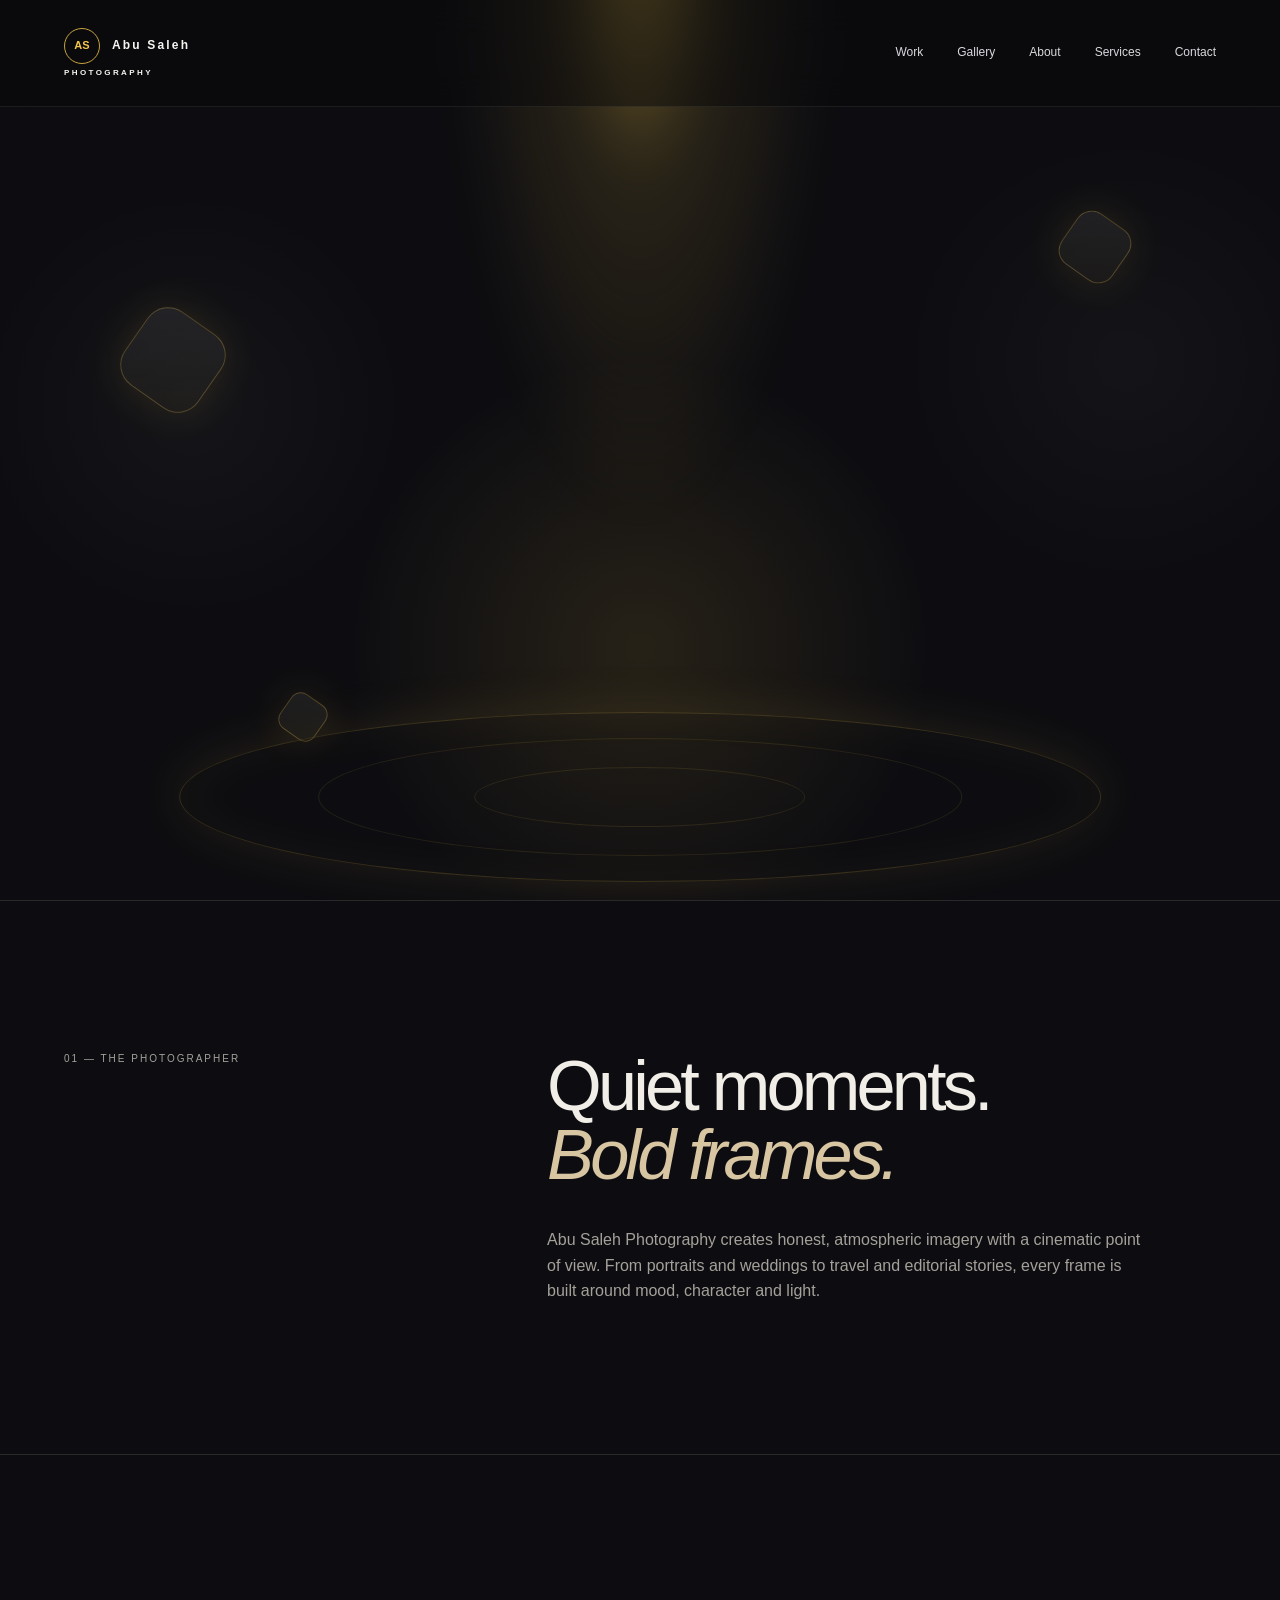
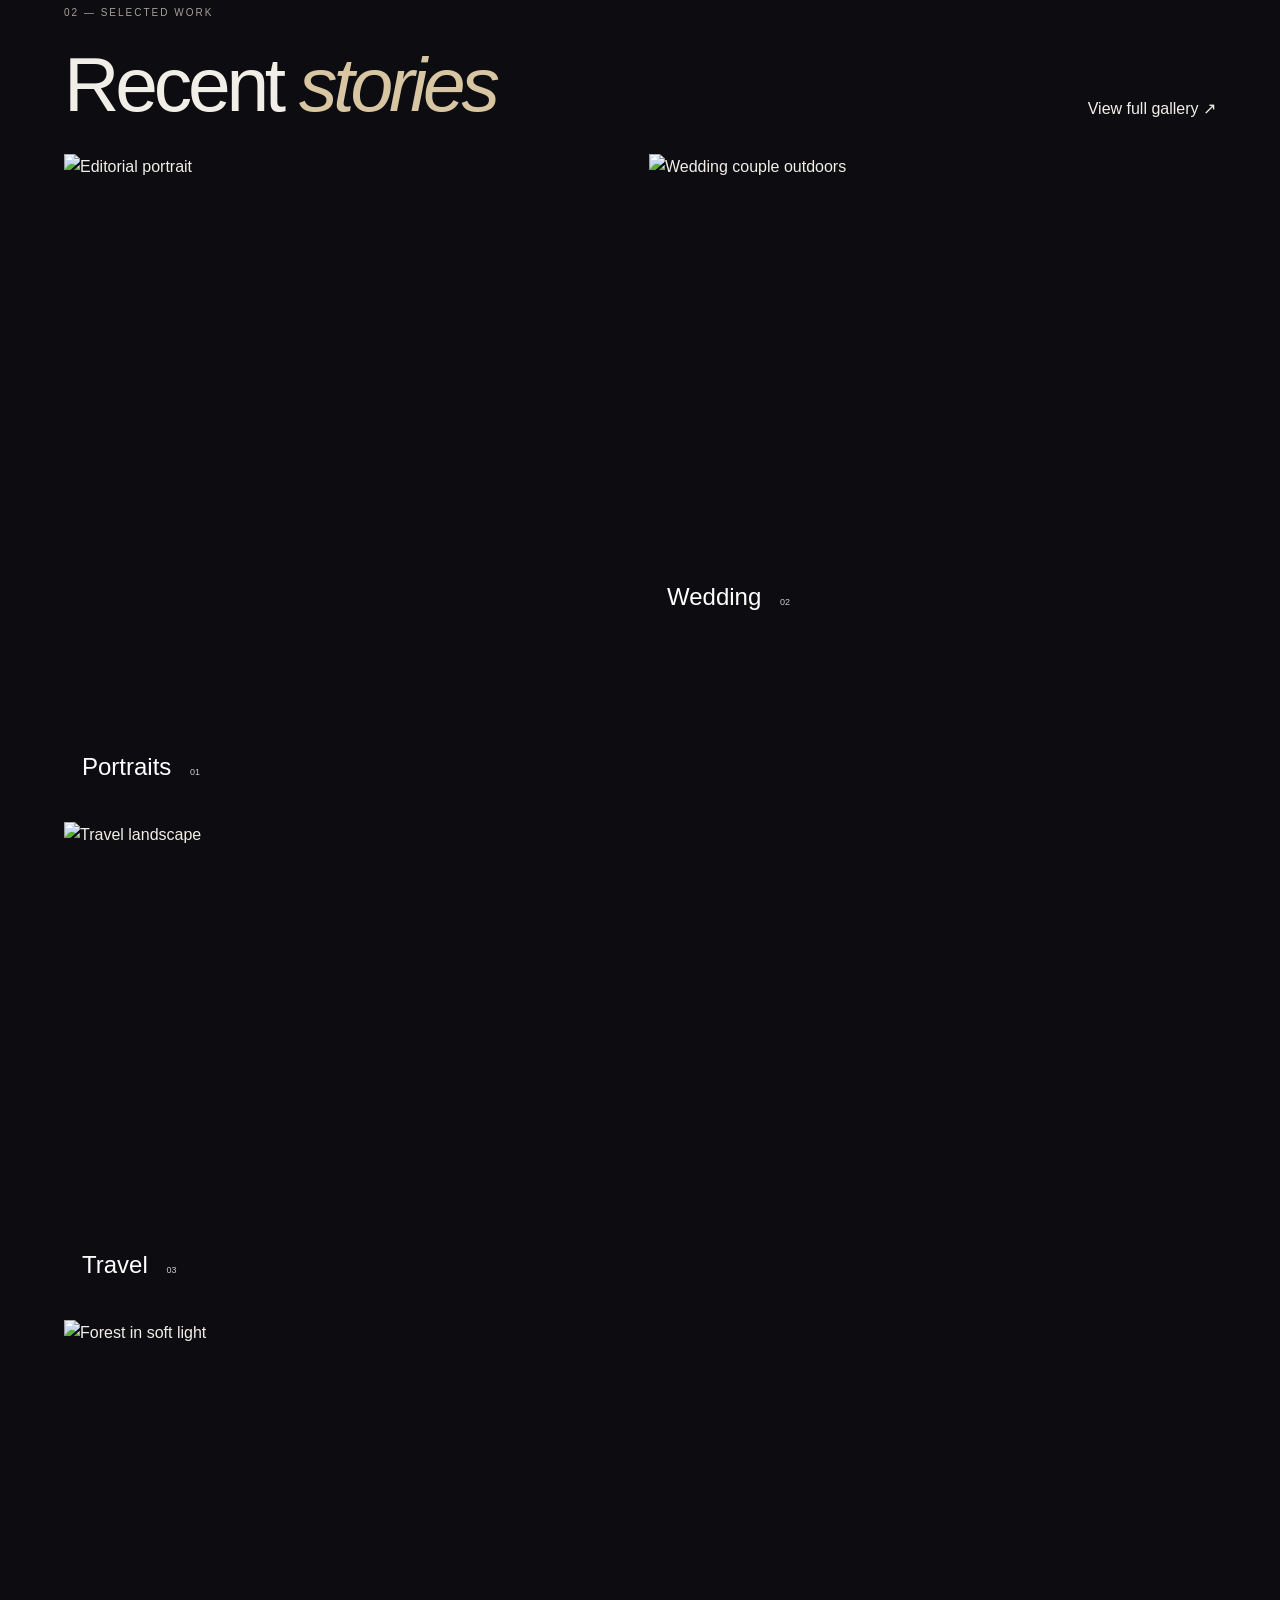
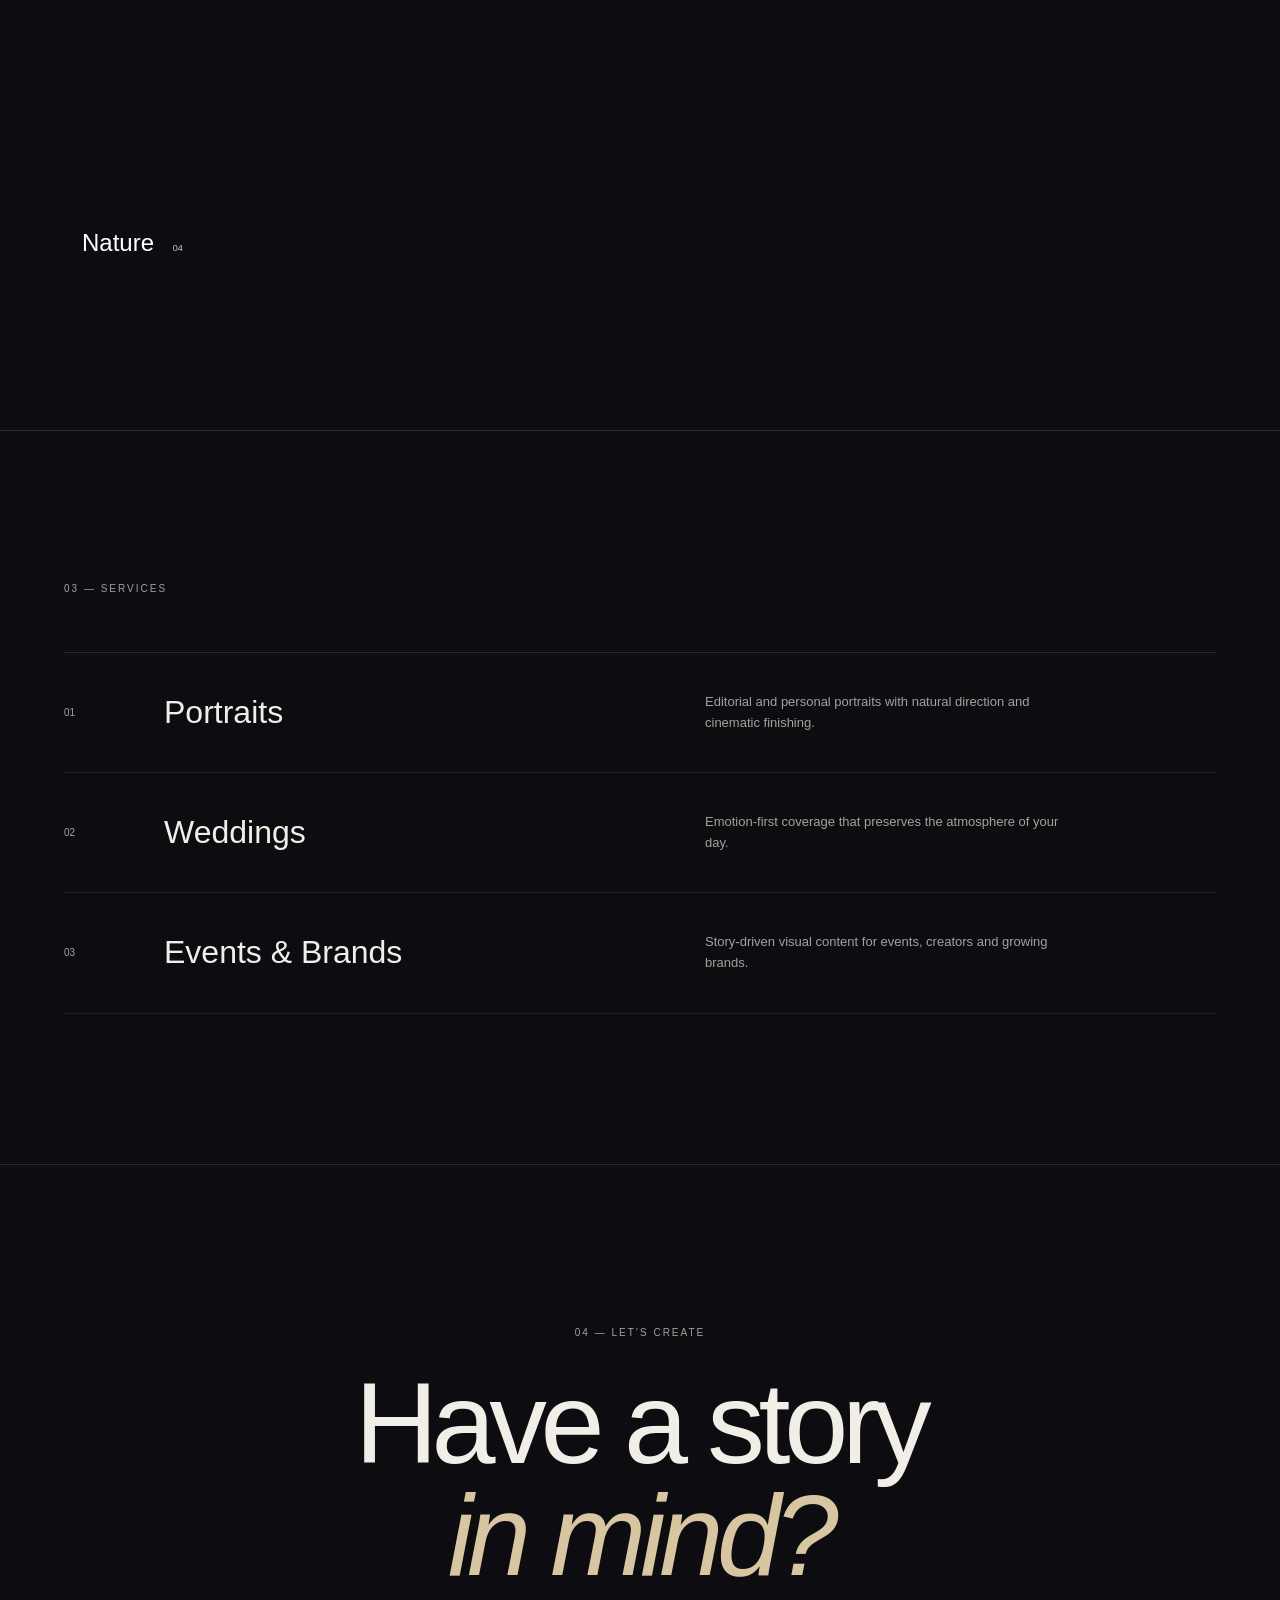
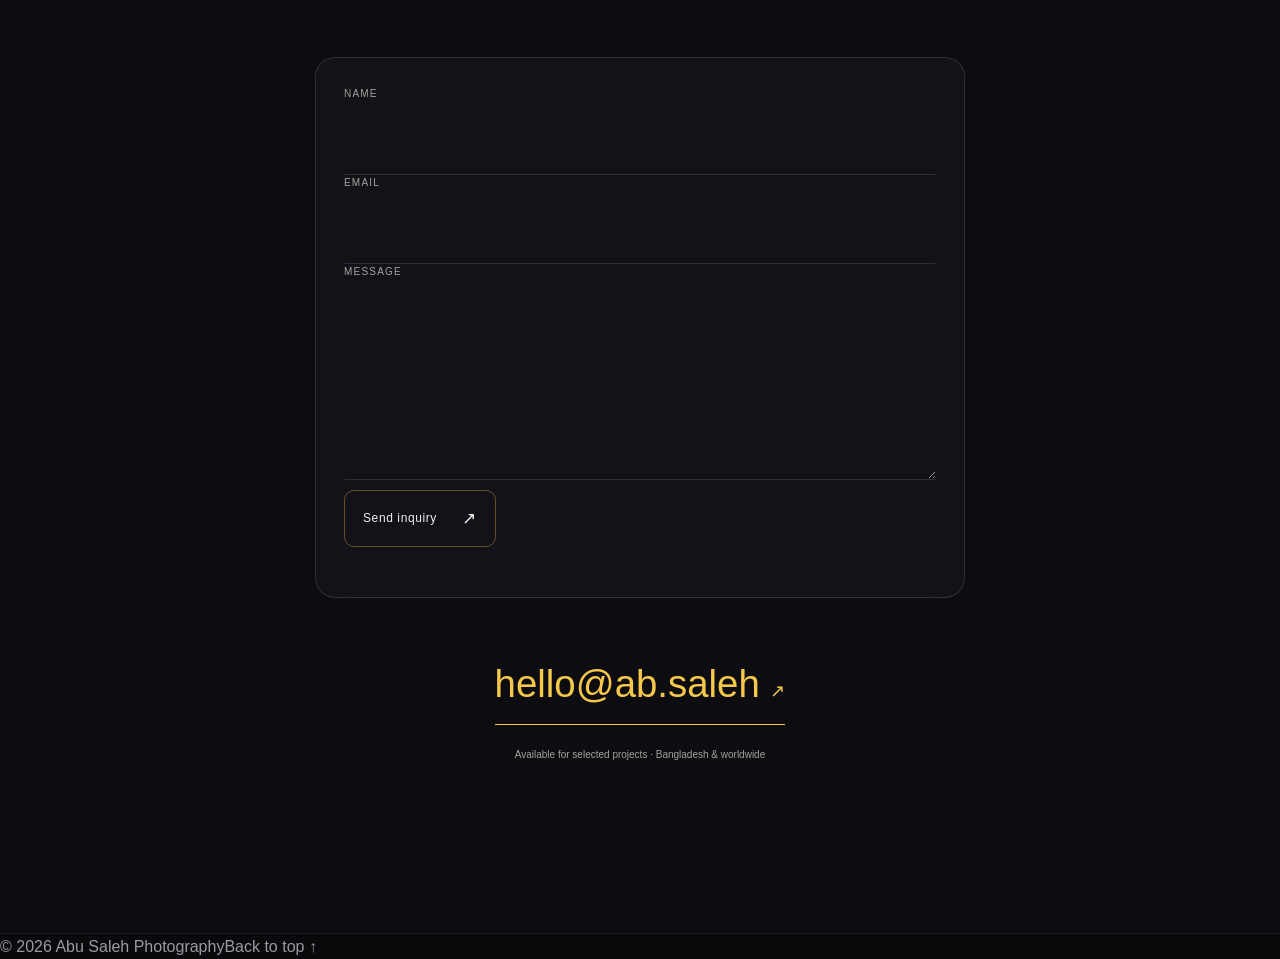
==== commit 16c23285: "Redesign homepage with dark glassmorphism portfolio hero UI" ====
--- a/index.html
+++ b/index.html
@@ -1,8 +1 @@
-<!doctype html>
-<html lang="en"><head><meta charset="UTF-8"><meta name="viewport" content="width=device-width,initial-scale=1"><meta name="description" content="Abu Saleh Photography — cinematic portraits, weddings, travel and visual stories."><meta name="theme-color" content="#0b0b0b"><meta property="og:title" content="Abu Saleh Photography — Visual Stories"><meta property="og:description" content="Cinematic photography for people, places and moments worth remembering."><meta property="og:type" content="website"><title>Abu Saleh Photography — Visual Stories</title><link rel="canonical" href="/"/><link rel="preconnect" href="https://fonts.googleapis.com"><link rel="preconnect" href="https://fonts.gstatic.com" crossorigin><link href="https://fonts.googleapis.com/css2?family=DM+Sans:wght@400;500;600&family=Playfair+Display:wght@500;600&display=swap" rel="stylesheet"><link rel="stylesheet" href="styles.css"><script src="https://challenges.cloudflare.com/turnstile/v0/api.js" async defer></script></head>
-<body><header class="site-header" id="top"><a class="brand" href="#top">ABU SALEH<span>PHOTOGRAPHY</span></a><button class="menu-toggle" aria-label="Open navigation" aria-expanded="false">Menu</button><nav class="nav"><a href="#work">Work</a><a href="gallery.html">Gallery</a><a href="#about">About</a><a href="#services">Services</a><a href="#contact">Contact</a></nav></header>
-<main><section class="hero"><div class="hero-copy"><p class="eyebrow">Photographer · Bangladesh</p><h1>Stories told<br><em>through light.</em></h1><p class="hero-text">Cinematic photography for people, places and moments worth remembering.</p><a class="button" href="#work">Explore the work <span>↘</span></a></div><a class="hero-image" href="gallery.html" aria-label="Open full photography gallery"><img src="https://images.unsplash.com/photo-1500648767791-00dcc994a43e?auto=format&fit=crop&w=1800&q=85" alt="Cinematic portrait featured by Abu Saleh Photography" fetchpriority="high"><span>VIEW FEATURED WORK ↗</span></a></section>
-<section class="intro" id="about"><p class="eyebrow">01 — The photographer</p><div><h2>Quiet moments.<br><em>Bold frames.</em></h2><p>Abu Saleh Photography creates honest, atmospheric imagery with a cinematic point of view. From portraits and weddings to travel and editorial stories, every frame is built around mood, character and light.</p></div></section>
-<section class="work" id="work"><div class="section-heading"><div><p class="eyebrow">02 — Selected work</p><h2>Recent <em>stories</em></h2></div><a href="gallery.html">View full gallery ↗</a></div><div class="gallery"><a class="gallery-item tall" href="gallery.html"><img src="https://images.unsplash.com/photo-1506794778202-cad84cf45f1d?auto=format&fit=crop&w=1400&q=80" alt="Editorial portrait" loading="lazy"><figcaption>Portraits <small>01</small></figcaption></a><a class="gallery-item" href="gallery.html"><img src="https://images.unsplash.com/photo-1519741497674-611481863552?auto=format&fit=crop&w=1400&q=80" alt="Wedding couple outdoors" loading="lazy"><figcaption>Wedding <small>02</small></figcaption></a><a class="gallery-item" href="gallery.html"><img src="https://images.unsplash.com/photo-1500534623283-312aade485b7?auto=format&fit=crop&w=1400&q=80" alt="Travel landscape" loading="lazy"><figcaption>Travel <small>03</small></figcaption></a><a class="gallery-item wide" href="gallery.html"><img src="https://images.unsplash.com/photo-1441974231531-c6227db76b6e?auto=format&fit=crop&w=1800&q=80" alt="Forest in soft light" loading="lazy"><figcaption>Nature <small>04</small></figcaption></a></div></section>
-<section class="services" id="services"><p class="eyebrow">03 — Services</p><div class="service-list"><article><span>01</span><h3>Portraits</h3><p>Editorial and personal portraits with natural direction and cinematic finishing.</p></article><article><span>02</span><h3>Weddings</h3><p>Emotion-first coverage that preserves the atmosphere of your day.</p></article><article><span>03</span><h3>Events & Brands</h3><p>Story-driven visual content for events, creators and growing brands.</p></article></div></section>
-<section class="contact" id="contact"><p class="eyebrow">04 — Let’s create</p><h2>Have a story<br><em>in mind?</em></h2><form id="contactForm" class="contact-form" novalidate><label for="contact-name">Name</label><input id="contact-name" name="name" type="text" autocomplete="name" maxlength="80" required><label for="contact-email">Email</label><input id="contact-email" name="email" type="email" autocomplete="email" maxlength="254" required><label for="contact-message">Message</label><textarea id="contact-message" name="message" rows="6" maxlength="2000" required></textarea><div class="cf-turnstile" data-sitekey="YOUR_TURNSTILE_SITE_KEY" data-theme="dark"></div><button class="button" type="submit">Send inquiry <span>↗</span></button><p id="formStatus" class="availability" role="status" aria-live="polite"></p></form><a class="email" href="mailto:hello@ab.saleh">hello@ab.saleh <span>↗</span></a><p class="availability">Available for selected projects · Bangladesh & worldwide</p></section></main><footer><span>© <span id="year"></span> Abu Saleh Photography</span><a href="#top">Back to top ↑</a></footer><script src="script.js" defer></script></body></html>+<!doctype html><html lang="en"><head><meta charset="UTF-8"><meta name="viewport" content="width=device-width,initial-scale=1"><meta name="description" content="Abu Saleh Photography — cinematic portraits, weddings, travel and visual stories."><meta name="theme-color" content="#0d0d11"><meta property="og:title" content="Abu Saleh Photography — Visual Stories"><meta property="og:description" content="Cinematic photography for people, places and moments worth remembering."><meta property="og:type" content="website"><title>Abu Saleh Photography — Visual Stories</title><link rel="canonical" href="/"><link rel="stylesheet" href="styles.css"><link rel="stylesheet" href="ui-v2.css"><script src="https://challenges.cloudflare.com/turnstile/v0/api.js" async defer></script></head><body><header class="site-header" id="top"><a class="brand" href="#top">Abu Saleh<span>PHOTOGRAPHY</span></a><button class="menu-toggle" aria-label="Open navigation" aria-expanded="false">Menu</button><nav class="nav"><a href="#work">Work</a><a href="gallery.html">Gallery</a><a href="#about">About</a><a href="#services">Services</a><a href="#contact">Contact</a></nav></header><main><section class="hero"><span class="floating-orb orb-one" aria-hidden="true"></span><span class="floating-orb orb-two" aria-hidden="true"></span><span class="floating-orb orb-three" aria-hidden="true"></span><div class="hero-stage" aria-hidden="true"></div><div class="hero-copy reveal"><p class="eyebrow">Photographer · Bangladesh</p><h1>Stories told<br><em>through light.</em></h1><p class="hero-text">Cinematic photography for people, places and moments worth remembering. Portraits, weddings, travel and visual stories with an atmospheric point of view.</p><a class="button" href="gallery.html">View my work <span>→</span></a></div><a class="hero-image reveal" href="gallery.html" aria-label="Open full photography gallery"><img src="https://images.unsplash.com/photo-1500648767791-00dcc994a43e?auto=format&fit=crop&w=1200&q=82" alt="Cinematic portrait featured by Abu Saleh Photography" fetchpriority="high"><span>VIEW FEATURED WORK ↗</span></a></section><section class="intro" id="about"><p class="eyebrow">01 — The photographer</p><div><h2>Quiet moments.<br><em>Bold frames.</em></h2><p>Abu Saleh Photography creates honest, atmospheric imagery with a cinematic point of view. From portraits and weddings to travel and editorial stories, every frame is built around mood, character and light.</p></div></section><section class="work" id="work"><div class="section-heading"><div><p class="eyebrow">02 — Selected work</p><h2>Recent <em>stories</em></h2></div><a href="gallery.html">View full gallery ↗</a></div><div class="gallery"><a class="gallery-item tall" href="gallery.html"><img src="https://images.unsplash.com/photo-1506794778202-cad84cf45f1d?auto=format&fit=crop&w=1400&q=80" alt="Editorial portrait" loading="lazy"><figcaption>Portraits <small>01</small></figcaption></a><a class="gallery-item" href="gallery.html"><img src="https://images.unsplash.com/photo-1519741497674-611481863552?auto=format&fit=crop&w=1400&q=80" alt="Wedding couple outdoors" loading="lazy"><figcaption>Wedding <small>02</small></figcaption></a><a class="gallery-item" href="gallery.html"><img src="https://images.unsplash.com/photo-1500534623283-312aade485b7?auto=format&fit=crop&w=1400&q=80" alt="Travel landscape" loading="lazy"><figcaption>Travel <small>03</small></figcaption></a><a class="gallery-item wide" href="gallery.html"><img src="https://images.unsplash.com/photo-1441974231531-c6227db76b6e?auto=format&fit=crop&w=1800&q=80" alt="Forest in soft light" loading="lazy"><figcaption>Nature <small>04</small></figcaption></a></div></section><section class="services" id="services"><p class="eyebrow">03 — Services</p><div class="service-list"><article><span>01</span><h3>Portraits</h3><p>Editorial and personal portraits with natural direction and cinematic finishing.</p></article><article><span>02</span><h3>Weddings</h3><p>Emotion-first coverage that preserves the atmosphere of your day.</p></article><article><span>03</span><h3>Events & Brands</h3><p>Story-driven visual content for events, creators and growing brands.</p></article></div></section><section class="contact" id="contact"><p class="eyebrow">04 — Let’s create</p><h2>Have a story<br><em>in mind?</em></h2><form id="contactForm" class="contact-form" novalidate><label for="contact-name">Name</label><input id="contact-name" name="name" type="text" autocomplete="name" maxlength="80" required><label for="contact-email">Email</label><input id="contact-email" name="email" type="email" autocomplete="email" maxlength="254" required><label for="contact-message">Message</label><textarea id="contact-message" name="message" rows="6" maxlength="2000" required></textarea><div class="cf-turnstile" data-sitekey="YOUR_TURNSTILE_SITE_KEY" data-theme="dark"></div><button class="button" type="submit">Send inquiry <span>↗</span></button><p id="formStatus" class="availability" role="status" aria-live="polite"></p></form><a class="email" href="mailto:hello@ab.saleh">hello@ab.saleh <span>↗</span></a><p class="availability">Available for selected projects · Bangladesh & worldwide</p></section></main><footer><span>© <span id="year"></span> Abu Saleh Photography</span><a href="#top">Back to top ↑</a></footer><script src="script.js" defer></script></body></html>
--- a/styles.css
+++ b/styles.css
@@ -1 +1 @@
-:root{--bg:#0b0b0b;--surface:#121212;--text:#f1eee8;--muted:#a5a19a;--line:#292929;--accent:#d8c5a2;--serif:'Playfair Display',Georgia,serif;--sans:'DM Sans',Arial,sans-serif}*{box-sizing:border-box}html{scroll-behavior:smooth}body{margin:0;background:var(--bg);color:var(--text);font-family:var(--sans);font-weight:400;line-height:1.6}body.no-scroll{overflow:hidden}a{color:inherit;text-decoration:none}button,input,textarea{font:inherit}.site-header{position:fixed;z-index:30;top:0;left:0;right:0;display:flex;align-items:center;justify-content:space-between;padding:28px 5vw;mix-blend-mode:difference;color:#fff}.brand{font-size:12px;font-weight:600;letter-spacing:.18em;line-height:1.2}.brand span{display:block;font-size:8px;letter-spacing:.3em;margin-top:4px}.nav{display:flex;gap:34px;font-size:12px}.nav a,.section-heading>a{position:relative}.nav a:after,.section-heading>a:after{content:'';position:absolute;left:0;bottom:-6px;width:0;height:1px;background:currentColor;transition:.3s}.nav a:hover:after,.section-heading>a:hover:after{width:100%}.menu-toggle{display:none;background:none;border:0;color:inherit}.hero{min-height:100vh;padding:120px 5vw 70px;display:grid;grid-template-columns:1fr 1.1fr;gap:7vw;align-items:center}.eyebrow{font-size:10px;letter-spacing:.2em;text-transform:uppercase;color:var(--muted);margin:0 0 26px}.hero h1,.intro h2,.section-heading h2,.contact h2{font-family:var(--serif);font-size:clamp(48px,7vw,104px);font-weight:500;line-height:.98;letter-spacing:-.04em;margin:0}.hero h1 em,.intro h2 em,.section-heading h2 em,.contact h2 em{font-weight:500;color:var(--accent)}.hero-text{max-width:420px;color:var(--muted);font-size:15px;margin:32px 0}.button{display:inline-flex;align-items:center;gap:25px;border:0;border-bottom:1px solid var(--text);padding:0 0 11px;background:transparent;color:inherit;font-size:12px;letter-spacing:.05em;cursor:pointer}.button span{font-size:17px}.hero-image,.gallery-item,.photo-card{position:relative;overflow:hidden;display:block}.hero-image{min-height:620px;margin:0}.hero-image img,.gallery-item img,.photo-card img{display:block;width:100%;height:100%;object-fit:cover;transition:transform .9s cubic-bezier(.2,.7,.2,1),filter .5s}.hero-image:hover img,.gallery-item:hover img,.photo-card:hover img{transform:scale(1.045);filter:saturate(.88)}.hero-image>span,.gallery-item figcaption{position:absolute;z-index:2;bottom:18px;left:18px;font-size:9px;letter-spacing:.18em;color:#fff}.intro,.work,.services{padding:150px 5vw;border-top:1px solid var(--line)}.intro{display:grid;grid-template-columns:1fr 1.7fr;gap:7vw}.intro h2{font-size:clamp(42px,5.5vw,76px)}.intro>div p:not(.eyebrow){max-width:600px;color:var(--muted);font-size:16px;margin:38px 0 0}.section-heading{display:flex;justify-content:space-between;align-items:end;margin-bottom:32px}.section-heading h2{font-size:clamp(44px,6vw,82px)}.gallery{display:grid;grid-template-columns:1fr 1fr;gap:18px}.gallery-item{height:480px;margin:0}.gallery-item.tall{height:650px}.gallery-item.wide{grid-column:1/-1;height:560px}.gallery-item figcaption{font-family:var(--serif);font-size:24px;letter-spacing:0}.gallery-item small{font-family:var(--sans);font-size:9px;color:#ccc;margin-left:12px}.services{border-top:1px solid var(--line)}.service-list{margin-top:55px;border-top:1px solid var(--line)}.service-list article{display:grid;grid-template-columns:70px 1fr 1fr;align-items:center;gap:30px;padding:34px 0;border-bottom:1px solid var(--line)}.service-list article>span{color:var(--muted);font-size:10px}.service-list h3{font-family:var(--serif);font-size:32px;font-weight:500;margin:0}.service-list p{color:var(--muted);font-size:13px;max-width:380px;margin:0}.contact{padding:160px 5vw;text-align:center;border-top:1px solid var(--line)}.contact h2{font-size:clamp(56px,9vw,130px)}.contact-form{max-width:650px;margin:65px auto 0;text-align:left}.contact-form label{display:block;color:var(--muted);font-size:10px;letter-spacing:.12em;text-transform:uppercase;margin:0 0 20px}.contact-form input,.contact-form textarea{display:block;width:100%;margin-top:8px;padding:13px 0;background:transparent;border:0;border-bottom:1px solid var(--line);outline:none;color:var(--text);resize:vertical}.contact-form input:focus,.contact-form textarea:focus{border-color:var(--accent)}.contact-form .button{margin-top:10px}.form-status{min-height:20px;color:var(--accent);font-size:11px}.email{display:inline-block;font-family:var(--serif);font-size:clamp(24px,3vw,42px);margin-top:55px;border-bottom:1px solid var(--accent);padding-bottom:9px;color:var(--accent)}.email span{font-family:var(--sans);font-size:18px}.availability{font-size:10px;color:var(--muted);margin-top:22px}.reveal{opacity:0;transform:translateY(24px);transition:opacity .8s ease,transform .9s cubic-bezier(.2,.7,.2,1)}.reveal.visible{opacity:1;transform:none}.lightbox{position:fixed;inset:0;z-index:100;background:#050505f7;display:none;align-items:center;justify-content:center;padding:40px}.lightbox.open{display:flex}.lightbox-content{max-width:min(1100px,82vw);max-height:90vh;text-align:center}.lightbox-content img{max-width:100%;max-height:76vh;object-fit:contain}.lightbox-content p{font-family:var(--serif);font-size:28px;margin:15px 0 0}.lightbox-content small{color:var(--muted)}.lightbox-close,.lightbox-prev,.lightbox-next{position:absolute;background:none;border:0;color:#fff;font-size:32px;cursor:pointer}.lightbox-close{right:28px;top:18px}.lightbox-prev{left:25px}.lightbox-next{right:25px}@media(prefers-reduced-motion:reduce){html{scroll-behavior:auto}.reveal{opacity:1;transform:none;transition:none}.hero-image img,.gallery-item img,.photo-card img{transition:none}}@media(max-width:760px){.site-header{padding:22px 6vw}.nav{position:absolute;top:70px;right:6vw;display:none;flex-direction:column;gap:20px;background:#111;padding:22px 25px;border:1px solid var(--line)}.nav.open{display:flex}.menu-toggle{display:block;font-size:11px;text-transform:uppercase;letter-spacing:.15em}.hero{display:block;padding:150px 6vw 50px}.hero-image{min-height:500px;margin-top:60px}.intro,.work,.services{padding:100px 6vw}.intro{display:block}.intro>div{margin-top:60px}.gallery{grid-template-columns:1fr;gap:12px}.gallery-item,.gallery-item.tall,.gallery-item.wide{height:430px;grid-column:auto}.section-heading{display:block}.section-heading>a{display:inline-block;margin-top:25px}.service-list article{grid-template-columns:35px 1fr}.service-list p{grid-column:2}.contact{padding:120px 6vw}.email{font-size:23px}.lightbox{padding:20px}.lightbox-content{max-width:88vw}.lightbox-content img{max-height:70vh}.lightbox-prev{left:8px}.lightbox-next{right:8px}footer{padding:22px 6vw;gap:20px;flex-direction:column}}+:root{--bg:#0b0b0b;--surface:#121212;--text:#f1eee8;--muted:#a5a19a;--line:#292929;--accent:#d8c5a2;--serif:-apple-system,BlinkMacSystemFont,"Segoe UI",Roboto,Helvetica,Arial,sans-serif;--sans:-apple-system,BlinkMacSystemFont,"Segoe UI",Roboto,Helvetica,Arial,sans-serif}*{box-sizing:border-box}html{scroll-behavior:smooth}body{margin:0;background:var(--bg);color:var(--text);font-family:var(--sans);font-weight:400;line-height:1.6}body.no-scroll{overflow:hidden}a{color:inherit;text-decoration:none}button,input,textarea{font:inherit}.site-header{position:fixed;z-index:30;top:0;left:0;right:0;display:flex;align-items:center;justify-content:space-between;padding:28px 5vw;mix-blend-mode:difference;color:#fff}.brand{font-size:12px;font-weight:600;letter-spacing:.18em;line-height:1.2}.brand span{display:block;font-size:8px;letter-spacing:.3em;margin-top:4px}.nav{display:flex;gap:34px;font-size:12px}.nav a,.section-heading>a{position:relative}.nav a:after,.section-heading>a:after{content:'';position:absolute;left:0;bottom:-6px;width:0;height:1px;background:currentColor;transition:.3s}.nav a:hover:after,.section-heading>a:hover:after{width:100%}.menu-toggle{display:none;background:none;border:0;color:inherit}.hero{min-height:100vh;padding:120px 5vw 70px;display:grid;grid-template-columns:1fr 1.1fr;gap:7vw;align-items:center}.eyebrow{font-size:10px;letter-spacing:.2em;text-transform:uppercase;color:var(--muted);margin:0 0 26px}.hero h1,.intro h2,.section-heading h2,.contact h2{font-family:var(--serif);font-size:clamp(48px,7vw,104px);font-weight:500;line-height:.98;letter-spacing:-.04em;margin:0}.hero h1 em,.intro h2 em,.section-heading h2 em,.contact h2 em{font-weight:500;color:var(--accent)}.hero-text{max-width:420px;color:var(--muted);font-size:15px;margin:32px 0}.button{display:inline-flex;align-items:center;gap:25px;border:0;border-bottom:1px solid var(--text);padding:0 0 11px;background:transparent;color:inherit;font-size:12px;letter-spacing:.05em;cursor:pointer}.button span{font-size:17px}.hero-image,.gallery-item,.photo-card{position:relative;overflow:hidden;display:block}.hero-image{min-height:620px;margin:0}.hero-image img,.gallery-item img,.photo-card img{display:block;width:100%;height:100%;object-fit:cover;transition:transform .9s cubic-bezier(.2,.7,.2,1),filter .5s}.hero-image:hover img,.gallery-item:hover img,.photo-card:hover img{transform:scale(1.045);filter:saturate(.88)}.hero-image>span,.gallery-item figcaption{position:absolute;z-index:2;bottom:18px;left:18px;font-size:9px;letter-spacing:.18em;color:#fff}.intro,.work,.services{padding:150px 5vw;border-top:1px solid var(--line)}.intro{display:grid;grid-template-columns:1fr 1.7fr;gap:7vw}.intro h2{font-size:clamp(42px,5.5vw,76px)}.intro>div p:not(.eyebrow){max-width:600px;color:var(--muted);font-size:16px;margin:38px 0 0}.section-heading{display:flex;justify-content:space-between;align-items:end;margin-bottom:32px}.section-heading h2{font-size:clamp(44px,6vw,82px)}.gallery{display:grid;grid-template-columns:1fr 1fr;gap:18px}.gallery-item{height:480px;margin:0}.gallery-item.tall{height:650px}.gallery-item.wide{grid-column:1/-1;height:560px}.gallery-item figcaption{font-family:var(--serif);font-size:24px;letter-spacing:0}.gallery-item small{font-family:var(--sans);font-size:9px;color:#ccc;margin-left:12px}.services{border-top:1px solid var(--line)}.service-list{margin-top:55px;border-top:1px solid var(--line)}.service-list article{display:grid;grid-template-columns:70px 1fr 1fr;align-items:center;gap:30px;padding:34px 0;border-bottom:1px solid var(--line)}.service-list article>span{color:var(--muted);font-size:10px}.service-list h3{font-family:var(--serif);font-size:32px;font-weight:500;margin:0}.service-list p{color:var(--muted);font-size:13px;max-width:380px;margin:0}.contact{padding:160px 5vw;text-align:center;border-top:1px solid var(--line)}.contact h2{font-size:clamp(56px,9vw,130px)}.contact-form{max-width:650px;margin:65px auto 0;text-align:left}.contact-form label{display:block;color:var(--muted);font-size:10px;letter-spacing:.12em;text-transform:uppercase;margin:0 0 20px}.contact-form input,.contact-form textarea{display:block;width:100%;margin-top:8px;padding:13px 0;background:transparent;border:0;border-bottom:1px solid var(--line);outline:none;color:var(--text);resize:vertical}.contact-form input:focus,.contact-form textarea:focus{border-color:var(--accent)}.contact-form .button{margin-top:10px}.form-status{min-height:20px;color:var(--accent);font-size:11px}.email{display:inline-block;font-family:var(--serif);font-size:clamp(24px,3vw,42px);margin-top:55px;border-bottom:1px solid var(--accent);padding-bottom:9px;color:var(--accent)}.email span{font-family:var(--sans);font-size:18px}.availability{font-size:10px;color:var(--muted);margin-top:22px}.reveal{opacity:0;transform:translateY(24px);transition:opacity .8s ease,transform .9s cubic-bezier(.2,.7,.2,1)}.reveal.visible{opacity:1;transform:none}.lightbox{position:fixed;inset:0;z-index:100;background:#050505f7;display:none;align-items:center;justify-content:center;padding:40px}.lightbox.open{display:flex}.lightbox-content{max-width:min(1100px,82vw);max-height:90vh;text-align:center}.lightbox-content img{max-width:100%;max-height:76vh;object-fit:contain}.lightbox-content p{font-family:var(--serif);font-size:28px;margin:15px 0 0}.lightbox-content small{color:var(--muted)}.lightbox-close,.lightbox-prev,.lightbox-next{position:absolute;background:none;border:0;color:#fff;font-size:32px;cursor:pointer}.lightbox-close{right:28px;top:18px}.lightbox-prev{left:25px}.lightbox-next{right:25px}@media(prefers-reduced-motion:reduce){html{scroll-behavior:auto}.reveal{opacity:1;transform:none;transition:none}.hero-image img,.gallery-item img,.photo-card img{transition:none}}@media(max-width:760px){.site-header{padding:22px 6vw}.nav{position:absolute;top:70px;right:6vw;display:none;flex-direction:column;gap:20px;background:#111;padding:22px 25px;border:1px solid var(--line)}.nav.open{display:flex}.menu-toggle{display:block;font-size:11px;text-transform:uppercase;letter-spacing:.15em}.hero{display:block;padding:150px 6vw 50px}.hero-image{min-height:500px;margin-top:60px}.intro,.work,.services{padding:100px 6vw}.intro{display:block}.intro>div{margin-top:60px}.gallery{grid-template-columns:1fr;gap:12px}.gallery-item,.gallery-item.tall,.gallery-item.wide{height:430px;grid-column:auto}.section-heading{display:block}.section-heading>a{display:inline-block;margin-top:25px}.service-list article{grid-template-columns:35px 1fr}.service-list p{grid-column:2}.contact{padding:120px 6vw}.email{font-size:23px}.lightbox{padding:20px}.lightbox-content{max-width:88vw}.lightbox-content img{max-height:70vh}.lightbox-prev{left:8px}.lightbox-next{right:8px}footer{padding:22px 6vw;gap:20px;flex-direction:column}}
--- a/ui-v2.css
+++ b/ui-v2.css
@@ -0,0 +1 @@
+:root{--ui-bg:#0d0d11;--ui-panel:rgba(22,22,29,.72);--ui-panel-2:rgba(255,255,255,.045);--ui-border:rgba(255,255,255,.12);--ui-gold:#f5c84b;--ui-gold-soft:#ffd96a;--ui-white:#f6f5f1;--ui-dim:#9b9aa4}body{background:var(--ui-bg);overflow-x:hidden}.site-header{background:rgba(8,8,11,.5);backdrop-filter:blur(18px);-webkit-backdrop-filter:blur(18px);border-bottom:1px solid rgba(255,255,255,.07);mix-blend-mode:normal}.brand{color:var(--ui-white)}.brand:before{content:'AS';display:inline-grid;place-items:center;width:34px;height:34px;margin-right:12px;border:1px solid rgba(245,200,75,.8);border-radius:50%;font-size:11px;letter-spacing:0;color:var(--ui-gold);vertical-align:middle}.nav a{color:#d9d8dc}.nav a:after{background:var(--ui-gold)}.menu-toggle{color:var(--ui-white)}.hero{position:relative;min-height:100vh;grid-template-columns:1fr;display:grid;place-items:center;padding:145px 5vw 90px;isolation:isolate}.hero:before{content:'';position:absolute;z-index:-2;top:-8%;left:50%;width:32vw;height:70vh;transform:translateX(-50%);background:radial-gradient(ellipse at top,rgba(245,200,75,.55),rgba(245,200,75,.12) 28%,transparent 67%);filter:blur(18px);pointer-events:none}.hero:after{content:'';position:absolute;z-index:-3;inset:0;background:radial-gradient(circle at 50% 72%,rgba(245,200,75,.11),transparent 32%),radial-gradient(circle at 15% 45%,rgba(255,255,255,.035),transparent 18%),radial-gradient(circle at 88% 40%,rgba(255,255,255,.03),transparent 18%);pointer-events:none}.hero-copy{position:relative;z-index:4;width:min(430px,92vw);padding:34px;border:1px solid var(--ui-border);border-radius:22px;background:linear-gradient(145deg,rgba(28,28,36,.82),rgba(14,14,19,.7));box-shadow:0 30px 100px rgba(0,0,0,.55),0 0 70px rgba(245,200,75,.08);backdrop-filter:blur(24px);-webkit-backdrop-filter:blur(24px);text-align:left}.hero-copy:before{content:'AVAILABLE FOR SELECTED PROJECTS';display:inline-block;padding:7px 11px;border:1px solid rgba(245,200,75,.25);border-radius:999px;color:var(--ui-gold);font-size:9px;letter-spacing:.13em;margin-bottom:25px}.hero-copy .eyebrow{display:none}.hero h1{font-size:clamp(42px,5.5vw,72px);letter-spacing:-.055em;line-height:.98}.hero h1 em{color:var(--ui-gold);text-shadow:0 0 30px rgba(245,200,75,.18)}.hero-text{font-size:14px;line-height:1.8;color:var(--ui-dim);margin:22px 0 28px}.hero-copy .button{width:100%;justify-content:space-between;padding:15px 18px;border:1px solid rgba(245,200,75,.4);border-radius:12px;background:linear-gradient(135deg,#ffd85c,#e9b936);color:#111;box-shadow:0 12px 35px rgba(245,200,75,.18);transition:transform .3s,box-shadow .3s}.hero-copy .button:hover{transform:translateY(-2px);box-shadow:0 18px 45px rgba(245,200,75,.28)}.hero-image{position:absolute;z-index:2;right:8vw;bottom:9%;width:min(360px,30vw);height:500px;border:1px solid rgba(255,255,255,.15);border-radius:24px;box-shadow:0 30px 90px rgba(0,0,0,.7),0 0 55px rgba(245,200,75,.12);transform:rotate(2deg);background:var(--ui-panel);padding:10px;backdrop-filter:blur(18px);-webkit-backdrop-filter:blur(18px);transition:transform .6s cubic-bezier(.2,.7,.2,1)}.hero-image:hover{transform:rotate(0) translateY(-8px)}.hero-image img{border-radius:17px;filter:saturate(.82) contrast(1.04);height:100%}.hero-image:after{content:'ABU SALEH  ·  PHOTOGRAPHER';position:absolute;left:25px;bottom:25px;z-index:4;font-size:9px;letter-spacing:.15em;color:#fff;background:rgba(0,0,0,.42);padding:10px 12px;border-radius:999px;border:1px solid rgba(255,255,255,.12)}.hero-image>span{display:none}.hero-stage{position:absolute;z-index:-1;left:50%;bottom:2%;width:72vw;height:170px;transform:translateX(-50%);border-radius:50%;border:1px solid rgba(245,200,75,.18);box-shadow:0 -2px 50px rgba(245,200,75,.1),inset 0 0 50px rgba(245,200,75,.04);pointer-events:none}.hero-stage:before,.hero-stage:after{content:'';position:absolute;inset:15%;border:1px solid rgba(245,200,75,.1);border-radius:50%}.hero-stage:after{inset:32%}.floating-orb{position:absolute;width:90px;height:90px;border:1px solid rgba(245,200,75,.25);border-radius:28%;background:linear-gradient(145deg,rgba(255,255,255,.08),rgba(245,200,75,.04));box-shadow:0 0 40px rgba(245,200,75,.12);transform:rotate(35deg);animation:floatOrb 7s ease-in-out infinite;pointer-events:none}.orb-one{left:10%;top:35%}.orb-two{right:12%;top:24%;width:62px;height:62px;animation-delay:-2s}.orb-three{left:22%;bottom:18%;width:42px;height:42px;animation-delay:-4s}@keyframes floatOrb{0%,100%{translate:0 0 rotate(35deg)}50%{translate:0 -22px rotate(52deg)}}.intro,.work,.services,.contact{background:var(--ui-bg);position:relative}.intro h2,.section-heading h2,.contact h2{letter-spacing:-.055em}.service-list article{transition:background .35s,padding .35s;border-color:rgba(255,255,255,.08)}.service-list article:hover{background:linear-gradient(90deg,rgba(245,200,75,.05),transparent);padding-left:16px}.contact-form{padding:28px;border:1px solid var(--ui-border);border-radius:20px;background:var(--ui-panel);backdrop-filter:blur(20px);-webkit-backdrop-filter:blur(20px)}.contact-form input,.contact-form textarea{border-bottom-color:rgba(255,255,255,.12)}.contact-form .button{border:1px solid rgba(245,200,75,.35);border-radius:10px;padding:14px 18px}.email{color:var(--ui-gold);border-color:var(--ui-gold)}footer{border-top:1px solid rgba(255,255,255,.08);background:#0a0a0d;color:var(--ui-dim)}@media(max-width:900px){.hero{padding-top:130px}.hero-image{position:relative;right:auto;bottom:auto;width:min(420px,88vw);height:420px;margin:34px auto 0;transform:rotate(0);order:3}.hero-copy{margin:auto}.hero-stage{width:110vw}.floating-orb{opacity:.55}}@media(max-width:760px){.hero{display:flex;flex-direction:column;align-items:stretch;justify-content:center;min-height:auto;padding:125px 6vw 90px}.hero-copy{width:100%;padding:26px;border-radius:18px}.hero h1{font-size:clamp(40px,12vw,62px)}.hero-image{width:100%;height:430px}.hero:before{width:75vw;height:55vh}.hero-stage{bottom:1%;height:100px}.floating-orb{display:none}.contact-form{padding:20px}.site-header{backdrop-filter:blur(20px);-webkit-backdrop-filter:blur(20px)}}@media(prefers-reduced-motion:reduce){.floating-orb,.hero-image,.hero-copy .button{animation:none;transition:none}}
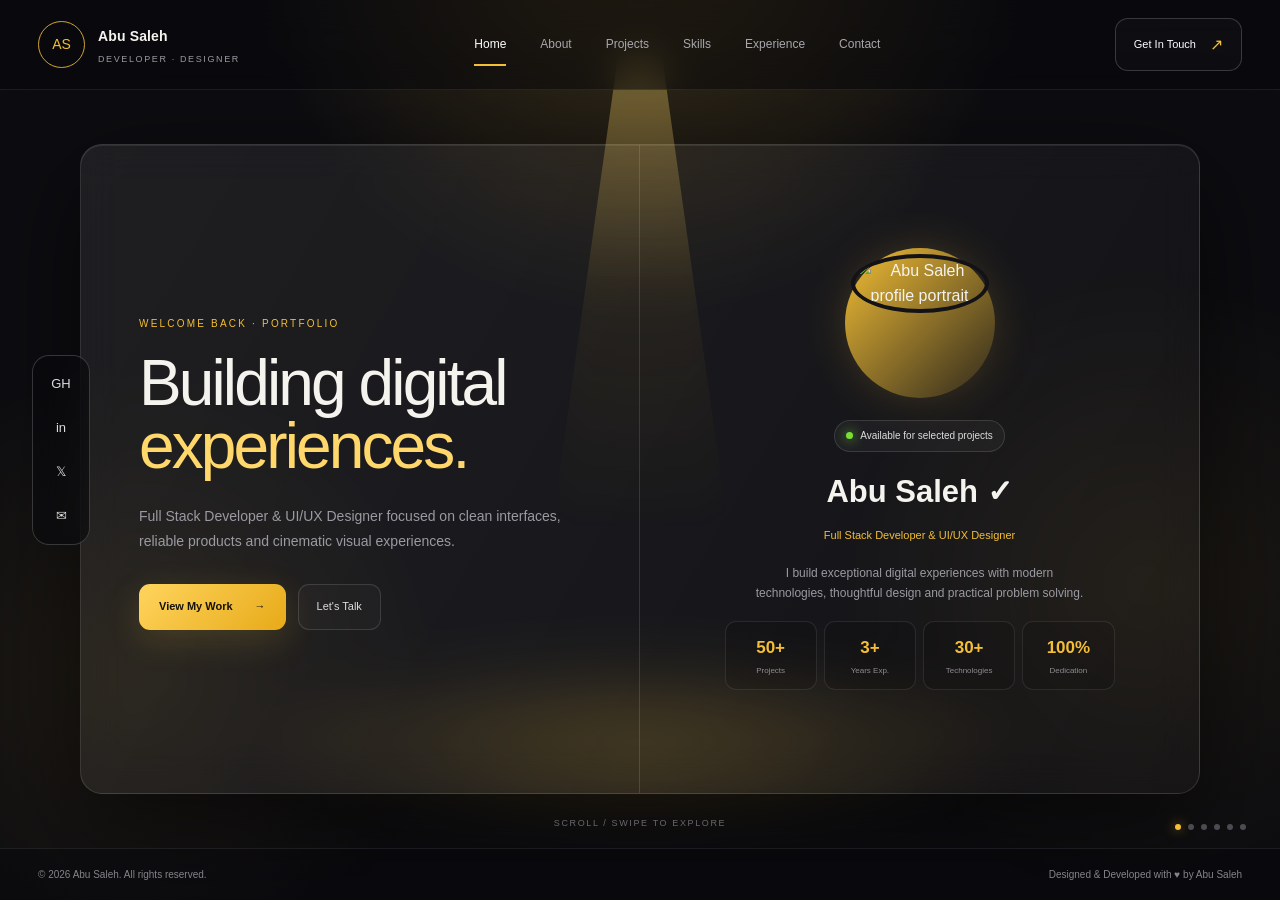
==== commit f4fd5a8e: "Redesign portfolio as responsive single-page interactive UI" ====
--- a/index.html
+++ b/index.html
@@ -1 +1 @@
-<!doctype html><html lang="en"><head><meta charset="UTF-8"><meta name="viewport" content="width=device-width,initial-scale=1"><meta name="description" content="Abu Saleh Photography — cinematic portraits, weddings, travel and visual stories."><meta name="theme-color" content="#0d0d11"><meta property="og:title" content="Abu Saleh Photography — Visual Stories"><meta property="og:description" content="Cinematic photography for people, places and moments worth remembering."><meta property="og:type" content="website"><title>Abu Saleh Photography — Visual Stories</title><link rel="canonical" href="/"><link rel="stylesheet" href="styles.css"><link rel="stylesheet" href="ui-v2.css"><script src="https://challenges.cloudflare.com/turnstile/v0/api.js" async defer></script></head><body><header class="site-header" id="top"><a class="brand" href="#top">Abu Saleh<span>PHOTOGRAPHY</span></a><button class="menu-toggle" aria-label="Open navigation" aria-expanded="false">Menu</button><nav class="nav"><a href="#work">Work</a><a href="gallery.html">Gallery</a><a href="#about">About</a><a href="#services">Services</a><a href="#contact">Contact</a></nav></header><main><section class="hero"><span class="floating-orb orb-one" aria-hidden="true"></span><span class="floating-orb orb-two" aria-hidden="true"></span><span class="floating-orb orb-three" aria-hidden="true"></span><div class="hero-stage" aria-hidden="true"></div><div class="hero-copy reveal"><p class="eyebrow">Photographer · Bangladesh</p><h1>Stories told<br><em>through light.</em></h1><p class="hero-text">Cinematic photography for people, places and moments worth remembering. Portraits, weddings, travel and visual stories with an atmospheric point of view.</p><a class="button" href="gallery.html">View my work <span>→</span></a></div><a class="hero-image reveal" href="gallery.html" aria-label="Open full photography gallery"><img src="https://images.unsplash.com/photo-1500648767791-00dcc994a43e?auto=format&fit=crop&w=1200&q=82" alt="Cinematic portrait featured by Abu Saleh Photography" fetchpriority="high"><span>VIEW FEATURED WORK ↗</span></a></section><section class="intro" id="about"><p class="eyebrow">01 — The photographer</p><div><h2>Quiet moments.<br><em>Bold frames.</em></h2><p>Abu Saleh Photography creates honest, atmospheric imagery with a cinematic point of view. From portraits and weddings to travel and editorial stories, every frame is built around mood, character and light.</p></div></section><section class="work" id="work"><div class="section-heading"><div><p class="eyebrow">02 — Selected work</p><h2>Recent <em>stories</em></h2></div><a href="gallery.html">View full gallery ↗</a></div><div class="gallery"><a class="gallery-item tall" href="gallery.html"><img src="https://images.unsplash.com/photo-1506794778202-cad84cf45f1d?auto=format&fit=crop&w=1400&q=80" alt="Editorial portrait" loading="lazy"><figcaption>Portraits <small>01</small></figcaption></a><a class="gallery-item" href="gallery.html"><img src="https://images.unsplash.com/photo-1519741497674-611481863552?auto=format&fit=crop&w=1400&q=80" alt="Wedding couple outdoors" loading="lazy"><figcaption>Wedding <small>02</small></figcaption></a><a class="gallery-item" href="gallery.html"><img src="https://images.unsplash.com/photo-1500534623283-312aade485b7?auto=format&fit=crop&w=1400&q=80" alt="Travel landscape" loading="lazy"><figcaption>Travel <small>03</small></figcaption></a><a class="gallery-item wide" href="gallery.html"><img src="https://images.unsplash.com/photo-1441974231531-c6227db76b6e?auto=format&fit=crop&w=1800&q=80" alt="Forest in soft light" loading="lazy"><figcaption>Nature <small>04</small></figcaption></a></div></section><section class="services" id="services"><p class="eyebrow">03 — Services</p><div class="service-list"><article><span>01</span><h3>Portraits</h3><p>Editorial and personal portraits with natural direction and cinematic finishing.</p></article><article><span>02</span><h3>Weddings</h3><p>Emotion-first coverage that preserves the atmosphere of your day.</p></article><article><span>03</span><h3>Events & Brands</h3><p>Story-driven visual content for events, creators and growing brands.</p></article></div></section><section class="contact" id="contact"><p class="eyebrow">04 — Let’s create</p><h2>Have a story<br><em>in mind?</em></h2><form id="contactForm" class="contact-form" novalidate><label for="contact-name">Name</label><input id="contact-name" name="name" type="text" autocomplete="name" maxlength="80" required><label for="contact-email">Email</label><input id="contact-email" name="email" type="email" autocomplete="email" maxlength="254" required><label for="contact-message">Message</label><textarea id="contact-message" name="message" rows="6" maxlength="2000" required></textarea><div class="cf-turnstile" data-sitekey="YOUR_TURNSTILE_SITE_KEY" data-theme="dark"></div><button class="button" type="submit">Send inquiry <span>↗</span></button><p id="formStatus" class="availability" role="status" aria-live="polite"></p></form><a class="email" href="mailto:hello@ab.saleh">hello@ab.saleh <span>↗</span></a><p class="availability">Available for selected projects · Bangladesh & worldwide</p></section></main><footer><span>© <span id="year"></span> Abu Saleh Photography</span><a href="#top">Back to top ↑</a></footer><script src="script.js" defer></script></body></html>+<!doctype html><html lang="en"><head><meta charset="UTF-8"><meta name="viewport" content="width=device-width,initial-scale=1,viewport-fit=cover"><meta name="description" content="Abu Saleh — modern portfolio and visual storyteller."><meta name="theme-color" content="#0d0d11"><meta property="og:title" content="Abu Saleh — Portfolio"><meta property="og:description" content="Modern portfolio, selected work, skills and experience."><meta property="og:type" content="website"><title>Abu Saleh — Portfolio</title><link rel="canonical" href="/"><link rel="stylesheet" href="styles.css"><link rel="stylesheet" href="ui-v2.css"><link rel="stylesheet" href="ui-v3.css"><script src="https://challenges.cloudflare.com/turnstile/v0/api.js" async defer></script></head><body><div class="v3-app"><header class="v3-header"><a class="v3-brand" href="#home" data-page="home" aria-label="Abu Saleh home"><span class="v3-avatar-mini">AS</span><span><b class="v3-brand-name">Abu Saleh</b><small class="v3-brand-role">DEVELOPER · DESIGNER</small></span></a><nav class="v3-nav" aria-label="Primary navigation"><button class="active" data-page="home">Home</button><button data-page="about">About</button><button data-page="projects">Projects</button><button data-page="skills">Skills</button><button data-page="experience">Experience</button><button data-page="contact">Contact</button></nav><a class="v3-cta" href="#contact" data-page="contact">Get In Touch <span>↗</span></a></header><aside class="v3-social" aria-label="Social links"><a href="https://github.com/asmasud500/Abu-Saleh-Photography-" target="_blank" rel="noopener noreferrer" aria-label="GitHub">GH</a><a href="#contact" data-page="contact" aria-label="LinkedIn">in</a><a href="#contact" data-page="contact" aria-label="X">𝕏</a><a href="mailto:hello@ab.saleh" aria-label="Email">✉</a></aside><main class="v3-main"><div class="v3-stage" aria-live="polite"><section class="v3-panel active" data-panel="home"><div class="v3-panel-copy"><p class="v3-kicker">Welcome back · Portfolio</p><h1 class="v3-title">Building digital<br><em>experiences.</em></h1><p class="v3-copy">Full Stack Developer & UI/UX Designer focused on clean interfaces, reliable products and cinematic visual experiences.</p><div class="v3-actions"><button class="v3-primary" data-page="projects">View My Work <span>→</span></button><button class="v3-secondary" data-page="contact">Let's Talk</button></div></div><div class="v3-profile"><div class="v3-profile-card"><div class="v3-photo-wrap"><img class="v3-photo" src="https://images.unsplash.com/photo-1500648767791-00dcc994a43e?auto=format&fit=crop&w=500&q=85" alt="Abu Saleh profile portrait"></div><div class="v3-online"><i></i> Available for selected projects</div><h2 class="v3-name">Abu Saleh ✓</h2><p class="v3-role">Full Stack Developer & UI/UX Designer</p><p class="v3-bio">I build exceptional digital experiences with modern technologies, thoughtful design and practical problem solving.</p><div class="v3-stats"><div class="v3-stat"><strong>50+</strong><span>Projects</span></div><div class="v3-stat"><strong>3+</strong><span>Years Exp.</span></div><div class="v3-stat"><strong>30+</strong><span>Technologies</span></div><div class="v3-stat"><strong>100%</strong><span>Dedication</span></div></div></div></div></section><section class="v3-panel" data-panel="about"><div class="v3-panel-copy"><p class="v3-kicker">01 · About me</p><h2 class="v3-title">Designing with<br><em>purpose.</em></h2><p class="v3-copy">I combine engineering discipline with visual thinking to create interfaces that feel polished without sacrificing performance, accessibility or maintainability.</p><div class="v3-grid"><article class="v3-tile"><h3>Frontend</h3><p>Responsive interfaces, component systems, animation and performance-first experiences.</p></article><article class="v3-tile"><h3>Backend</h3><p>APIs, authentication, data flows and secure integrations built for real-world products.</p></article></div></div><div class="v3-profile"><div class="v3-profile-card"><p class="v3-kicker">What I value</p><div class="v3-tile"><h3>Clarity</h3><p>Simple experiences that make complex ideas easy to understand.</p></div><div class="v3-tile" style="margin-top:12px"><h3>Craft</h3><p>Details matter—from typography and spacing to interaction states.</p></div><div class="v3-tile" style="margin-top:12px"><h3>Reliability</h3><p>Clean code, sensible architecture and careful testing before launch.</p></div></div></div></section><section class="v3-panel" data-panel="projects"><div class="v3-panel-copy"><p class="v3-kicker">02 · Selected work</p><h2 class="v3-title">Recent<br><em>projects.</em></h2><p class="v3-copy">A selection of portfolio, web application and product interface work. Explore the full visual gallery separately when you want the photography collection.</p><div class="v3-actions"><a class="v3-primary" href="gallery.html">Open Gallery <span>↗</span></a><a class="v3-secondary" href="https://github.com/asmasud500/Abu-Saleh-Photography-" target="_blank" rel="noopener noreferrer">GitHub</a></div></div><div class="v3-profile"><div class="v3-profile-card"><div class="v3-grid"><article class="v3-tile"><h3>Photography Portfolio</h3><p>Dark cinematic presentation with responsive gallery and lightbox.</p></article><article class="v3-tile"><h3>Developer Portfolio</h3><p>Interactive one-page experience with modern UI and motion.</p></article><article class="v3-tile"><h3>Contact System</h3><p>Validated contact flow prepared for secure server-side delivery.</p></article><article class="v3-tile"><h3>Responsive UI</h3><p>Desktop and mobile layouts designed from the same visual system.</p></article></div></div></div></section><section class="v3-panel" data-panel="skills"><div class="v3-panel-copy"><p class="v3-kicker">03 · Skills</p><h2 class="v3-title">Tools I use<br><em>to build.</em></h2><div class="v3-skill"><div class="v3-skill-head"><span>HTML / CSS</span><b>95%</b></div><div class="v3-bar"><i style="width:95%"></i></div></div><div class="v3-skill"><div class="v3-skill-head"><span>JavaScript</span><b>90%</b></div><div class="v3-bar"><i style="width:90%"></i></div></div><div class="v3-skill"><div class="v3-skill-head"><span>React / Next.js</span><b>88%</b></div><div class="v3-bar"><i style="width:88%"></i></div></div><div class="v3-skill"><div class="v3-skill-head"><span>UI / UX</span><b>92%</b></div><div class="v3-bar"><i style="width:92%"></i></div></div></div><div class="v3-profile"><div class="v3-profile-card"><p class="v3-kicker">Stack</p><div class="v3-grid"><article class="v3-tile"><h3>Frontend</h3><p>HTML · CSS · JavaScript · React · Next.js</p></article><article class="v3-tile"><h3>Backend</h3><p>Node.js · APIs · Cloudflare Workers</p></article><article class="v3-tile"><h3>Design</h3><p>Figma · UI systems · Prototyping</p></article><article class="v3-tile"><h3>DevOps</h3><p>Git · GitHub · CI/CD · Cloud deployment</p></article></div></div></div></section><section class="v3-panel" data-panel="experience"><div class="v3-panel-copy"><p class="v3-kicker">04 · Experience</p><h2 class="v3-title">Building<br><em>forward.</em></h2><p class="v3-copy">A practical journey across design, frontend engineering and full-stack product development.</p><div class="v3-timeline"><div class="v3-time"><small>2026 — Now</small><div><h3>Full Stack Development</h3><p>Modern web products, APIs, deployment and performance.</p></div></div><div class="v3-time"><small>2025 — 2026</small><div><h3>UI/UX & Frontend</h3><p>Responsive design systems, interactions and portfolio experiences.</p></div></div><div class="v3-time"><small>Earlier</small><div><h3>Creative Web Projects</h3><p>Visual experimentation, learning and building practical projects.</p></div></div></div></div><div class="v3-profile"><div class="v3-profile-card"><div class="v3-tile"><h3>Approach</h3><p>Understand the goal → design the experience → build the system → test → ship → iterate.</p></div><div class="v3-tile" style="margin-top:12px"><h3>Focus</h3><p>Accessible interfaces, fast pages, maintainable code and memorable interactions.</p></div></div></div></section><section class="v3-panel" data-panel="contact"><div class="v3-panel-copy"><p class="v3-kicker">05 · Contact</p><h2 class="v3-title">Let's create<br><em>something.</em></h2><p class="v3-copy">Have a project, collaboration or idea? Send a message and I’ll get back to you.</p><form id="contactForm" class="v3-contact-box" novalidate><div class="v3-contact-row"><label for="contact-name">Name</label><input id="contact-name" name="name" type="text" maxlength="80" autocomplete="name" required></div><div class="v3-contact-row"><label for="contact-email">Email</label><input id="contact-email" name="email" type="email" maxlength="254" autocomplete="email" required></div><div class="v3-contact-row"><label for="contact-message">Message</label><textarea id="contact-message" name="message" rows="3" maxlength="2000" required></textarea></div><div class="cf-turnstile" data-sitekey="YOUR_TURNSTILE_SITE_KEY" data-theme="dark"></div><button class="v3-primary" type="submit">Send Inquiry <span>↗</span></button><p id="formStatus" class="v3-copy" role="status" aria-live="polite"></p></form></div><div class="v3-profile"><div class="v3-profile-card"><p class="v3-kicker">Direct</p><a class="email" href="mailto:hello@ab.saleh">hello@ab.saleh ↗</a><div class="v3-contact-box"><div class="v3-contact-row"><span>Location</span><b>Bangladesh · Worldwide</b></div><div class="v3-contact-row"><span>Status</span><b>Available for selected work</b></div><div class="v3-contact-row"><span>Response</span><b>Usually within 1–2 days</b></div></div></div></div></section></div></main><div class="v3-dots" aria-label="Page navigation"><button class="v3-dot active" data-page="home" aria-label="Home"></button><button class="v3-dot" data-page="about" aria-label="About"></button><button class="v3-dot" data-page="projects" aria-label="Projects"></button><button class="v3-dot" data-page="skills" aria-label="Skills"></button><button class="v3-dot" data-page="experience" aria-label="Experience"></button><button class="v3-dot" data-page="contact" aria-label="Contact"></button></div><div class="v3-scroll-hint">Scroll / swipe to explore</div><footer class="v3-footer"><span>© <span id="year"></span> Abu Saleh. All rights reserved.</span><span class="footer-hide">Designed & Developed with ♥ by Abu Saleh</span></footer></div><script src="script.js" defer></script></body></html>
--- a/ui-v3.css
+++ b/ui-v3.css
@@ -0,0 +1 @@
+:root{--v3-bg:#0d0d11;--v3-panel:rgba(20,20,25,.72);--v3-line:rgba(255,255,255,.13);--v3-text:#f5f3ed;--v3-muted:#9b9aa2;--v3-gold:#f4bf35;--v3-gold-soft:#ffd76a}html,body{height:100%;overflow:hidden}body{background:var(--v3-bg);color:var(--v3-text)}body:before{content:"";position:fixed;inset:0;pointer-events:none;background:radial-gradient(circle at 50% -10%,rgba(244,191,53,.22),transparent 34%),radial-gradient(circle at 10% 75%,rgba(244,191,53,.08),transparent 24%),radial-gradient(circle at 90% 65%,rgba(244,191,53,.07),transparent 25%);z-index:-3}.v3-app{position:fixed;inset:0;overflow:hidden}.v3-header{height:90px;position:absolute;inset:0 0 auto;z-index:50;display:flex;align-items:center;justify-content:space-between;padding:0 38px;border-bottom:1px solid rgba(255,255,255,.08);background:rgba(7,7,10,.5);backdrop-filter:blur(18px)}.v3-brand{display:flex;align-items:center;gap:13px}.v3-avatar-mini{width:47px;height:47px;border:1px solid rgba(244,191,53,.85);border-radius:50%;display:grid;place-items:center;color:var(--v3-gold);font-size:14px}.v3-brand-name{font-size:14px;font-weight:600;letter-spacing:.01em}.v3-brand-role{display:block;color:var(--v3-muted);font-size:9px;letter-spacing:.18em;margin-top:3px}.v3-nav{display:flex;align-items:center;gap:34px}.v3-nav button{appearance:none;border:0;background:none;color:#a8a7ad;font:inherit;font-size:12px;cursor:pointer;padding:35px 0;position:relative}.v3-nav button:after{content:"";position:absolute;left:0;right:0;bottom:23px;height:2px;background:var(--v3-gold);transform:scaleX(0);transform-origin:center;transition:transform .25s ease}.v3-nav button.active,.v3-nav button:hover{color:#fff}.v3-nav button.active:after{transform:scaleX(1)}.v3-cta{border:1px solid rgba(255,255,255,.18);border-radius:13px;padding:13px 18px;background:rgba(255,255,255,.025);color:#fff;text-decoration:none;font-size:11px;display:inline-flex;align-items:center;gap:14px}.v3-cta span{color:var(--v3-gold);font-size:16px}.v3-main{position:absolute;inset:90px 0 52px;display:grid;place-items:center}.v3-stage{position:relative;width:min(1120px,calc(100vw - 150px));height:min(650px,calc(100vh - 125px));display:flex;align-items:center;justify-content:center}.v3-stage:before{content:"";position:absolute;width:75%;height:30%;bottom:-7%;border-radius:50%;background:radial-gradient(ellipse,rgba(244,191,53,.23),transparent 68%);filter:blur(20px);pointer-events:none}.v3-stage:after{content:"";position:absolute;top:-14%;left:50%;width:180px;height:75%;transform:translateX(-50%);background:linear-gradient(180deg,rgba(255,216,110,.48),rgba(244,191,53,.08),transparent);filter:blur(24px);clip-path:polygon(38% 0,62% 0,100% 100%,0 100%);opacity:.8;pointer-events:none}.v3-panel{position:absolute;inset:0;display:grid;grid-template-columns:1fr 1fr;border:1px solid var(--v3-line);border-radius:22px;background:linear-gradient(120deg,rgba(255,255,255,.075),rgba(255,255,255,.025));box-shadow:0 30px 100px rgba(0,0,0,.55),inset 0 1px rgba(255,255,255,.08);backdrop-filter:blur(20px);overflow:hidden;opacity:0;visibility:hidden;transform:translateY(18px) scale(.985);transition:opacity .45s ease,transform .55s cubic-bezier(.2,.75,.2,1),visibility .45s}.v3-panel.active{opacity:1;visibility:visible;transform:none}.v3-panel-copy{padding:58px 58px 50px;display:flex;flex-direction:column;justify-content:center;border-right:1px solid var(--v3-line)}.v3-kicker{color:var(--v3-gold);font-size:10px;letter-spacing:.22em;text-transform:uppercase;margin:0 0 20px}.v3-title{font-size:clamp(44px,5vw,72px);line-height:.98;letter-spacing:-.045em;font-weight:500;margin:0}.v3-title em{color:var(--v3-gold-soft);font-style:normal}.v3-copy{max-width:490px;color:var(--v3-muted);font-size:14px;line-height:1.8;margin:26px 0 30px}.v3-actions{display:flex;gap:12px;flex-wrap:wrap}.v3-primary{display:inline-flex;align-items:center;gap:22px;border:0;border-radius:11px;padding:14px 20px;background:linear-gradient(135deg,#ffd45d,#e7aa19);color:#15120a;font-size:11px;font-weight:700;text-decoration:none;cursor:pointer;box-shadow:0 10px 35px rgba(244,191,53,.16)}.v3-secondary{display:inline-flex;align-items:center;gap:10px;border:1px solid var(--v3-line);border-radius:11px;padding:13px 18px;background:rgba(255,255,255,.025);color:#ddd;font-size:11px;text-decoration:none}.v3-profile{padding:42px;display:flex;align-items:center;justify-content:center}.v3-profile-card{width:min(390px,100%);text-align:center}.v3-photo-wrap{width:150px;height:150px;margin:0 auto 22px;border-radius:50%;padding:6px;background:linear-gradient(135deg,var(--v3-gold),rgba(244,191,53,.1));box-shadow:0 0 45px rgba(244,191,53,.18)}.v3-photo{width:100%;height:100%;object-fit:cover;border-radius:50%;border:4px solid #121217}.v3-online{display:inline-flex;align-items:center;gap:7px;padding:7px 11px;border:1px solid rgba(255,255,255,.12);border-radius:999px;color:#ddd;font-size:10px;background:rgba(255,255,255,.04)}.v3-online i{width:7px;height:7px;border-radius:50%;background:#79df35;box-shadow:0 0 12px #79df35}.v3-name{font-size:31px;margin:15px 0 4px}.v3-role{color:var(--v3-gold);font-size:11px}.v3-bio{color:var(--v3-muted);font-size:12px;line-height:1.7;margin:18px auto;max-width:330px}.v3-stats{display:grid;grid-template-columns:repeat(4,1fr);gap:7px}.v3-stat{border:1px solid rgba(255,255,255,.09);border-radius:11px;padding:12px 5px;background:rgba(0,0,0,.12)}.v3-stat strong{display:block;color:var(--v3-gold);font-size:17px}.v3-stat span{display:block;color:#8e8d94;font-size:8px;margin-top:3px}.v3-grid{display:grid;grid-template-columns:repeat(2,1fr);gap:12px;margin-top:24px}.v3-tile{border:1px solid var(--v3-line);border-radius:14px;padding:18px;background:rgba(255,255,255,.025)}.v3-tile h3{font-size:18px;margin:0 0 7px}.v3-tile p{font-size:11px;color:var(--v3-muted);line-height:1.6;margin:0}.v3-skill{margin:12px 0}.v3-skill-head{display:flex;justify-content:space-between;font-size:11px;margin-bottom:7px}.v3-bar{height:5px;border-radius:10px;background:#26262d;overflow:hidden}.v3-bar i{display:block;height:100%;background:linear-gradient(90deg,var(--v3-gold),#ffe49a);border-radius:inherit}.v3-timeline{display:grid;gap:17px;margin-top:22px}.v3-time{display:grid;grid-template-columns:82px 1fr;gap:15px}.v3-time small{color:var(--v3-gold);font-size:9px}.v3-time h3{font-size:15px;margin:0 0 4px}.v3-time p{color:var(--v3-muted);font-size:10px;margin:0;line-height:1.5}.v3-contact-box{border:1px solid var(--v3-line);border-radius:15px;padding:22px;background:rgba(255,255,255,.025);margin-top:20px}.v3-contact-row{display:flex;justify-content:space-between;gap:20px;padding:12px 0;border-bottom:1px solid rgba(255,255,255,.08);font-size:11px}.v3-contact-row:last-child{border-bottom:0}.v3-contact-row span{color:var(--v3-muted)}.v3-social{position:absolute;left:32px;top:50%;transform:translateY(-50%);z-index:40;display:flex;flex-direction:column;gap:8px;padding:10px;border:1px solid rgba(255,255,255,.18);border-radius:17px;background:rgba(10,10,14,.55);backdrop-filter:blur(15px)}.v3-social a{width:36px;height:36px;border-radius:50%;display:grid;place-items:center;color:#ddd;border:1px solid transparent;font-size:13px;transition:.25s}.v3-social a:hover{color:var(--v3-gold);border-color:rgba(244,191,53,.35);background:rgba(244,191,53,.08);transform:translateX(2px)}.v3-footer{position:absolute;bottom:0;left:0;right:0;height:52px;display:flex;align-items:center;justify-content:space-between;padding:0 38px;border-top:1px solid rgba(255,255,255,.08);color:#85848b;font-size:10px;background:rgba(7,7,10,.4)}.v3-scroll-hint{position:absolute;bottom:70px;left:50%;transform:translateX(-50%);color:#68676d;font-size:9px;letter-spacing:.18em;text-transform:uppercase}.v3-dots{position:absolute;right:34px;bottom:70px;display:flex;gap:7px}.v3-dot{width:6px;height:6px;border-radius:50%;background:#4c4b51;cursor:pointer;border:0;padding:0}.v3-dot.active{background:var(--v3-gold);box-shadow:0 0 12px rgba(244,191,53,.7)}@media(max-width:900px){.v3-header{height:72px;padding:0 18px}.v3-nav{display:none}.v3-cta{padding:10px 13px}.v3-main{inset:72px 0 55px}.v3-stage{width:calc(100vw - 28px);height:calc(100vh - 145px)}.v3-panel{grid-template-columns:1fr;overflow:auto;overscroll-behavior:contain}.v3-panel-copy{border-right:0;border-bottom:1px solid var(--v3-line);padding:34px 24px}.v3-profile{padding:30px 20px}.v3-title{font-size:43px}.v3-social{left:50%;top:auto;bottom:67px;transform:translateX(-50%);flex-direction:row;padding:6px 8px;border-radius:999px}.v3-social a:hover{transform:none}.v3-footer{height:55px;padding:0 16px}.v3-footer .footer-hide{display:none}.v3-scroll-hint{display:none}.v3-dots{right:18px;bottom:74px}.v3-stage:after{height:60%;top:-5%}}@media(max-width:520px){.v3-brand-role{display:none}.v3-brand-name{font-size:12px}.v3-avatar-mini{width:40px;height:40px}.v3-cta{font-size:9px}.v3-panel{border-radius:17px}.v3-panel-copy{padding:27px 20px}.v3-profile{padding:26px 17px}.v3-photo-wrap{width:118px;height:118px}.v3-name{font-size:26px}.v3-stats{grid-template-columns:repeat(2,1fr);gap:7px}.v3-grid{grid-template-columns:1fr}.v3-time{grid-template-columns:62px 1fr}.v3-footer{font-size:8px}.v3-dots{bottom:75px}.v3-main{inset:72px 0 55px}.v3-stage{height:calc(100vh - 145px)}}
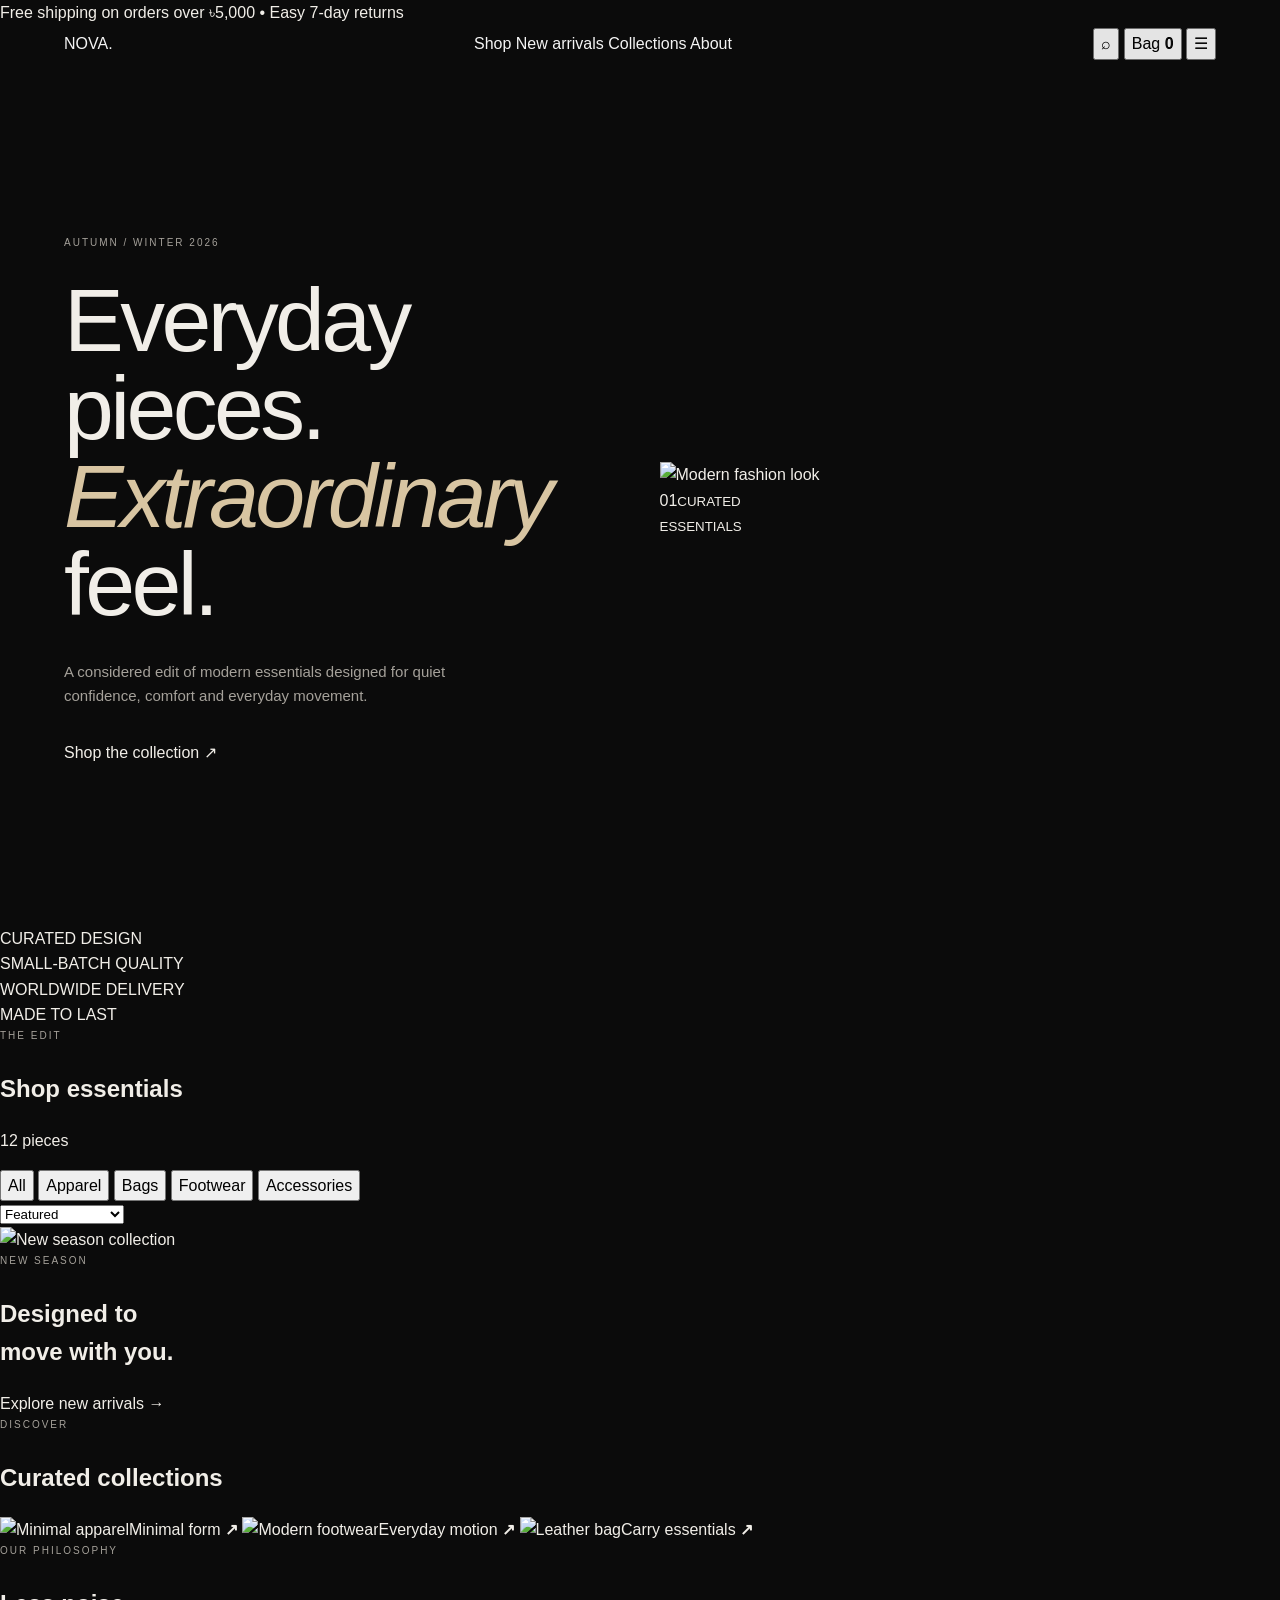
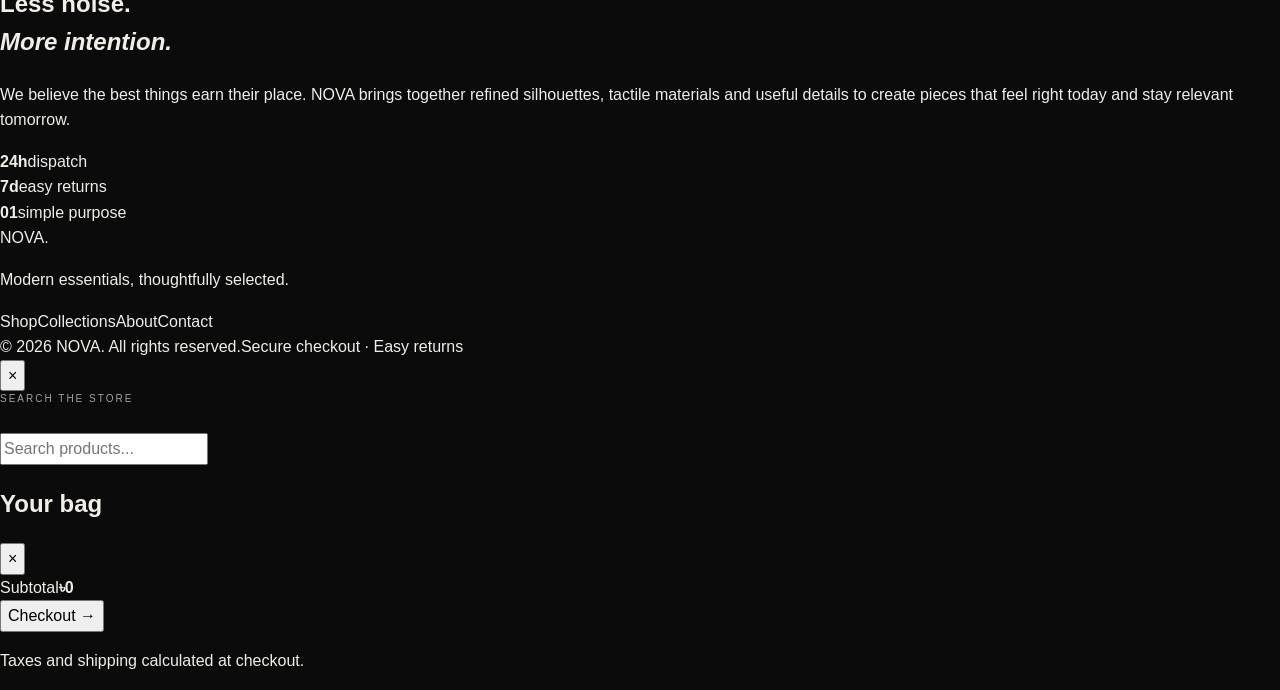
==== commit 498b9815: "Rebuild site as modern responsive ecommerce storefront" ====
--- a/index.html
+++ b/index.html
@@ -1 +1,106 @@
-<!doctype html><html lang="en"><head><meta charset="UTF-8"><meta name="viewport" content="width=device-width,initial-scale=1,viewport-fit=cover"><meta name="description" content="Abu Saleh — modern portfolio and visual storyteller."><meta name="theme-color" content="#0d0d11"><meta property="og:title" content="Abu Saleh — Portfolio"><meta property="og:description" content="Modern portfolio, selected work, skills and experience."><meta property="og:type" content="website"><title>Abu Saleh — Portfolio</title><link rel="canonical" href="/"><link rel="stylesheet" href="styles.css"><link rel="stylesheet" href="ui-v2.css"><link rel="stylesheet" href="ui-v3.css"><script src="https://challenges.cloudflare.com/turnstile/v0/api.js" async defer></script></head><body><div class="v3-app"><header class="v3-header"><a class="v3-brand" href="#home" data-page="home" aria-label="Abu Saleh home"><span class="v3-avatar-mini">AS</span><span><b class="v3-brand-name">Abu Saleh</b><small class="v3-brand-role">DEVELOPER · DESIGNER</small></span></a><nav class="v3-nav" aria-label="Primary navigation"><button class="active" data-page="home">Home</button><button data-page="about">About</button><button data-page="projects">Projects</button><button data-page="skills">Skills</button><button data-page="experience">Experience</button><button data-page="contact">Contact</button></nav><a class="v3-cta" href="#contact" data-page="contact">Get In Touch <span>↗</span></a></header><aside class="v3-social" aria-label="Social links"><a href="https://github.com/asmasud500/Abu-Saleh-Photography-" target="_blank" rel="noopener noreferrer" aria-label="GitHub">GH</a><a href="#contact" data-page="contact" aria-label="LinkedIn">in</a><a href="#contact" data-page="contact" aria-label="X">𝕏</a><a href="mailto:hello@ab.saleh" aria-label="Email">✉</a></aside><main class="v3-main"><div class="v3-stage" aria-live="polite"><section class="v3-panel active" data-panel="home"><div class="v3-panel-copy"><p class="v3-kicker">Welcome back · Portfolio</p><h1 class="v3-title">Building digital<br><em>experiences.</em></h1><p class="v3-copy">Full Stack Developer & UI/UX Designer focused on clean interfaces, reliable products and cinematic visual experiences.</p><div class="v3-actions"><button class="v3-primary" data-page="projects">View My Work <span>→</span></button><button class="v3-secondary" data-page="contact">Let's Talk</button></div></div><div class="v3-profile"><div class="v3-profile-card"><div class="v3-photo-wrap"><img class="v3-photo" src="https://images.unsplash.com/photo-1500648767791-00dcc994a43e?auto=format&fit=crop&w=500&q=85" alt="Abu Saleh profile portrait"></div><div class="v3-online"><i></i> Available for selected projects</div><h2 class="v3-name">Abu Saleh ✓</h2><p class="v3-role">Full Stack Developer & UI/UX Designer</p><p class="v3-bio">I build exceptional digital experiences with modern technologies, thoughtful design and practical problem solving.</p><div class="v3-stats"><div class="v3-stat"><strong>50+</strong><span>Projects</span></div><div class="v3-stat"><strong>3+</strong><span>Years Exp.</span></div><div class="v3-stat"><strong>30+</strong><span>Technologies</span></div><div class="v3-stat"><strong>100%</strong><span>Dedication</span></div></div></div></div></section><section class="v3-panel" data-panel="about"><div class="v3-panel-copy"><p class="v3-kicker">01 · About me</p><h2 class="v3-title">Designing with<br><em>purpose.</em></h2><p class="v3-copy">I combine engineering discipline with visual thinking to create interfaces that feel polished without sacrificing performance, accessibility or maintainability.</p><div class="v3-grid"><article class="v3-tile"><h3>Frontend</h3><p>Responsive interfaces, component systems, animation and performance-first experiences.</p></article><article class="v3-tile"><h3>Backend</h3><p>APIs, authentication, data flows and secure integrations built for real-world products.</p></article></div></div><div class="v3-profile"><div class="v3-profile-card"><p class="v3-kicker">What I value</p><div class="v3-tile"><h3>Clarity</h3><p>Simple experiences that make complex ideas easy to understand.</p></div><div class="v3-tile" style="margin-top:12px"><h3>Craft</h3><p>Details matter—from typography and spacing to interaction states.</p></div><div class="v3-tile" style="margin-top:12px"><h3>Reliability</h3><p>Clean code, sensible architecture and careful testing before launch.</p></div></div></div></section><section class="v3-panel" data-panel="projects"><div class="v3-panel-copy"><p class="v3-kicker">02 · Selected work</p><h2 class="v3-title">Recent<br><em>projects.</em></h2><p class="v3-copy">A selection of portfolio, web application and product interface work. Explore the full visual gallery separately when you want the photography collection.</p><div class="v3-actions"><a class="v3-primary" href="gallery.html">Open Gallery <span>↗</span></a><a class="v3-secondary" href="https://github.com/asmasud500/Abu-Saleh-Photography-" target="_blank" rel="noopener noreferrer">GitHub</a></div></div><div class="v3-profile"><div class="v3-profile-card"><div class="v3-grid"><article class="v3-tile"><h3>Photography Portfolio</h3><p>Dark cinematic presentation with responsive gallery and lightbox.</p></article><article class="v3-tile"><h3>Developer Portfolio</h3><p>Interactive one-page experience with modern UI and motion.</p></article><article class="v3-tile"><h3>Contact System</h3><p>Validated contact flow prepared for secure server-side delivery.</p></article><article class="v3-tile"><h3>Responsive UI</h3><p>Desktop and mobile layouts designed from the same visual system.</p></article></div></div></div></section><section class="v3-panel" data-panel="skills"><div class="v3-panel-copy"><p class="v3-kicker">03 · Skills</p><h2 class="v3-title">Tools I use<br><em>to build.</em></h2><div class="v3-skill"><div class="v3-skill-head"><span>HTML / CSS</span><b>95%</b></div><div class="v3-bar"><i style="width:95%"></i></div></div><div class="v3-skill"><div class="v3-skill-head"><span>JavaScript</span><b>90%</b></div><div class="v3-bar"><i style="width:90%"></i></div></div><div class="v3-skill"><div class="v3-skill-head"><span>React / Next.js</span><b>88%</b></div><div class="v3-bar"><i style="width:88%"></i></div></div><div class="v3-skill"><div class="v3-skill-head"><span>UI / UX</span><b>92%</b></div><div class="v3-bar"><i style="width:92%"></i></div></div></div><div class="v3-profile"><div class="v3-profile-card"><p class="v3-kicker">Stack</p><div class="v3-grid"><article class="v3-tile"><h3>Frontend</h3><p>HTML · CSS · JavaScript · React · Next.js</p></article><article class="v3-tile"><h3>Backend</h3><p>Node.js · APIs · Cloudflare Workers</p></article><article class="v3-tile"><h3>Design</h3><p>Figma · UI systems · Prototyping</p></article><article class="v3-tile"><h3>DevOps</h3><p>Git · GitHub · CI/CD · Cloud deployment</p></article></div></div></div></section><section class="v3-panel" data-panel="experience"><div class="v3-panel-copy"><p class="v3-kicker">04 · Experience</p><h2 class="v3-title">Building<br><em>forward.</em></h2><p class="v3-copy">A practical journey across design, frontend engineering and full-stack product development.</p><div class="v3-timeline"><div class="v3-time"><small>2026 — Now</small><div><h3>Full Stack Development</h3><p>Modern web products, APIs, deployment and performance.</p></div></div><div class="v3-time"><small>2025 — 2026</small><div><h3>UI/UX & Frontend</h3><p>Responsive design systems, interactions and portfolio experiences.</p></div></div><div class="v3-time"><small>Earlier</small><div><h3>Creative Web Projects</h3><p>Visual experimentation, learning and building practical projects.</p></div></div></div></div><div class="v3-profile"><div class="v3-profile-card"><div class="v3-tile"><h3>Approach</h3><p>Understand the goal → design the experience → build the system → test → ship → iterate.</p></div><div class="v3-tile" style="margin-top:12px"><h3>Focus</h3><p>Accessible interfaces, fast pages, maintainable code and memorable interactions.</p></div></div></div></section><section class="v3-panel" data-panel="contact"><div class="v3-panel-copy"><p class="v3-kicker">05 · Contact</p><h2 class="v3-title">Let's create<br><em>something.</em></h2><p class="v3-copy">Have a project, collaboration or idea? Send a message and I’ll get back to you.</p><form id="contactForm" class="v3-contact-box" novalidate><div class="v3-contact-row"><label for="contact-name">Name</label><input id="contact-name" name="name" type="text" maxlength="80" autocomplete="name" required></div><div class="v3-contact-row"><label for="contact-email">Email</label><input id="contact-email" name="email" type="email" maxlength="254" autocomplete="email" required></div><div class="v3-contact-row"><label for="contact-message">Message</label><textarea id="contact-message" name="message" rows="3" maxlength="2000" required></textarea></div><div class="cf-turnstile" data-sitekey="YOUR_TURNSTILE_SITE_KEY" data-theme="dark"></div><button class="v3-primary" type="submit">Send Inquiry <span>↗</span></button><p id="formStatus" class="v3-copy" role="status" aria-live="polite"></p></form></div><div class="v3-profile"><div class="v3-profile-card"><p class="v3-kicker">Direct</p><a class="email" href="mailto:hello@ab.saleh">hello@ab.saleh ↗</a><div class="v3-contact-box"><div class="v3-contact-row"><span>Location</span><b>Bangladesh · Worldwide</b></div><div class="v3-contact-row"><span>Status</span><b>Available for selected work</b></div><div class="v3-contact-row"><span>Response</span><b>Usually within 1–2 days</b></div></div></div></div></section></div></main><div class="v3-dots" aria-label="Page navigation"><button class="v3-dot active" data-page="home" aria-label="Home"></button><button class="v3-dot" data-page="about" aria-label="About"></button><button class="v3-dot" data-page="projects" aria-label="Projects"></button><button class="v3-dot" data-page="skills" aria-label="Skills"></button><button class="v3-dot" data-page="experience" aria-label="Experience"></button><button class="v3-dot" data-page="contact" aria-label="Contact"></button></div><div class="v3-scroll-hint">Scroll / swipe to explore</div><footer class="v3-footer"><span>© <span id="year"></span> Abu Saleh. All rights reserved.</span><span class="footer-hide">Designed & Developed with ♥ by Abu Saleh</span></footer></div><script src="script.js" defer></script></body></html>+<!doctype html>
+<html lang="en">
+<head>
+  <meta charset="utf-8">
+  <meta name="viewport" content="width=device-width, initial-scale=1">
+  <meta name="theme-color" content="#111111">
+  <meta name="description" content="NOVA — a sleek modern online store for curated fashion, accessories and everyday essentials.">
+  <title>NOVA — Modern Essentials</title>
+  <link rel="icon" href="data:image/svg+xml,%3Csvg xmlns='http://www.w3.org/2000/svg' viewBox='0 0 100 100'%3E%3Crect width='100' height='100' rx='22' fill='%23111111'/%3E%3Cpath d='M26 72V28h9l30 29V28h9v44h-9L35 43v29z' fill='%23fff'/%3E%3C/svg%3E">
+  <link rel="stylesheet" href="styles.css?v=6">
+</head>
+<body>
+  <div class="announcement">Free shipping on orders over ৳5,000 <span>•</span> Easy 7-day returns</div>
+
+  <header class="site-header">
+    <a class="logo" href="#home" aria-label="NOVA home">NOVA<span>.</span></a>
+    <nav class="main-nav" aria-label="Primary navigation">
+      <a href="#shop">Shop</a>
+      <a href="#new">New arrivals</a>
+      <a href="#collections">Collections</a>
+      <a href="#about">About</a>
+    </nav>
+    <div class="header-actions">
+      <button class="icon-btn" id="searchBtn" aria-label="Open search">⌕</button>
+      <button class="icon-btn bag-btn" id="cartBtn" aria-label="Open shopping bag">Bag <b id="cartCount">0</b></button>
+      <button class="menu-btn" id="menuBtn" aria-label="Open menu">☰</button>
+    </div>
+  </header>
+
+  <main id="home">
+    <section class="hero">
+      <div class="hero-copy">
+        <p class="eyebrow">Autumn / Winter 2026</p>
+        <h1>Everyday pieces.<br><em>Extraordinary</em> feel.</h1>
+        <p class="hero-text">A considered edit of modern essentials designed for quiet confidence, comfort and everyday movement.</p>
+        <a class="primary-btn" href="#shop">Shop the collection <span>↗</span></a>
+      </div>
+      <div class="hero-visual">
+        <img src="https://images.unsplash.com/photo-1529139574466-a303027c1d8b?auto=format&fit=crop&w=1400&q=85" alt="Modern fashion look" fetchpriority="high">
+        <div class="hero-badge"><span>01</span><small>CURATED<br>ESSENTIALS</small></div>
+      </div>
+    </section>
+
+    <section class="ticker" aria-label="Store highlights">
+      <div>CURATED DESIGN</div><div>SMALL-BATCH QUALITY</div><div>WORLDWIDE DELIVERY</div><div>MADE TO LAST</div>
+    </section>
+
+    <section class="section" id="shop">
+      <div class="section-head">
+        <div><p class="eyebrow">The edit</p><h2>Shop essentials</h2></div>
+        <p class="muted" id="resultCount">12 pieces</p>
+      </div>
+      <div class="shop-toolbar">
+        <div class="filters" role="group" aria-label="Product categories">
+          <button class="filter active" data-category="all">All</button>
+          <button class="filter" data-category="apparel">Apparel</button>
+          <button class="filter" data-category="bags">Bags</button>
+          <button class="filter" data-category="footwear">Footwear</button>
+          <button class="filter" data-category="accessories">Accessories</button>
+        </div>
+        <select id="sortSelect" aria-label="Sort products">
+          <option value="featured">Featured</option><option value="low">Price: low to high</option><option value="high">Price: high to low</option><option value="name">Name</option>
+        </select>
+      </div>
+      <div class="product-grid" id="productGrid"></div>
+    </section>
+
+    <section class="feature-banner" id="new">
+      <img src="https://images.unsplash.com/photo-1496747611176-843222e1e57c?auto=format&fit=crop&w=1800&q=85" alt="New season collection" loading="lazy">
+      <div><p class="eyebrow">New season</p><h2>Designed to<br>move with you.</h2><a class="light-btn" href="#shop">Explore new arrivals <span>→</span></a></div>
+    </section>
+
+    <section class="section collections" id="collections">
+      <div class="section-head"><div><p class="eyebrow">Discover</p><h2>Curated collections</h2></div></div>
+      <div class="collection-grid">
+        <a href="#shop" class="collection-card"><img src="https://images.unsplash.com/photo-1523398002811-999ca8dec234?auto=format&fit=crop&w=1000&q=80" alt="Minimal apparel" loading="lazy"><span>Minimal form <b>↗</b></span></a>
+        <a href="#shop" class="collection-card"><img src="https://images.unsplash.com/photo-1542291026-7eec264c27ff?auto=format&fit=crop&w=1000&q=80" alt="Modern footwear" loading="lazy"><span>Everyday motion <b>↗</b></span></a>
+        <a href="#shop" class="collection-card"><img src="https://images.unsplash.com/photo-1553062407-98eeb64c6a62?auto=format&fit=crop&w=1000&q=80" alt="Leather bag" loading="lazy"><span>Carry essentials <b>↗</b></span></a>
+      </div>
+    </section>
+
+    <section class="about" id="about">
+      <div><p class="eyebrow">Our philosophy</p><h2>Less noise.<br><em>More intention.</em></h2></div>
+      <div class="about-copy"><p>We believe the best things earn their place. NOVA brings together refined silhouettes, tactile materials and useful details to create pieces that feel right today and stay relevant tomorrow.</p><div class="stats"><div><strong>24h</strong><span>dispatch</span></div><div><strong>7d</strong><span>easy returns</span></div><div><strong>01</strong><span>simple purpose</span></div></div></div>
+    </section>
+  </main>
+
+  <footer class="footer">
+    <div><a class="logo" href="#home">NOVA<span>.</span></a><p>Modern essentials, thoughtfully selected.</p></div>
+    <div class="footer-links"><a href="#shop">Shop</a><a href="#collections">Collections</a><a href="#about">About</a><a href="mailto:hello@nova.example">Contact</a></div>
+    <div class="footer-bottom"><span>© 2026 NOVA. All rights reserved.</span><span>Secure checkout · Easy returns</span></div>
+  </footer>
+
+  <div class="search-panel" id="searchPanel" aria-hidden="true"><button class="close-btn" id="searchClose" aria-label="Close search">×</button><p class="eyebrow">Search the store</p><input id="searchInput" type="search" placeholder="Search products..." autocomplete="off"><div id="searchResults"></div></div>
+
+  <aside class="cart-drawer" id="cartDrawer" aria-hidden="true">
+    <div class="drawer-head"><h2>Your bag</h2><button class="close-btn" id="cartClose" aria-label="Close bag">×</button></div>
+    <div id="cartItems" class="cart-items"></div>
+    <div class="cart-footer"><div class="total"><span>Subtotal</span><strong id="cartTotal">৳0</strong></div><button class="primary-btn checkout-btn" id="checkoutBtn">Checkout <span>→</span></button><p>Taxes and shipping calculated at checkout.</p></div>
+  </aside>
+  <div class="overlay" id="overlay"></div>
+
+  <div class="toast" id="toast" role="status"></div>
+  <script src="script.js?v=6" defer></script>
+</body>
+</html>
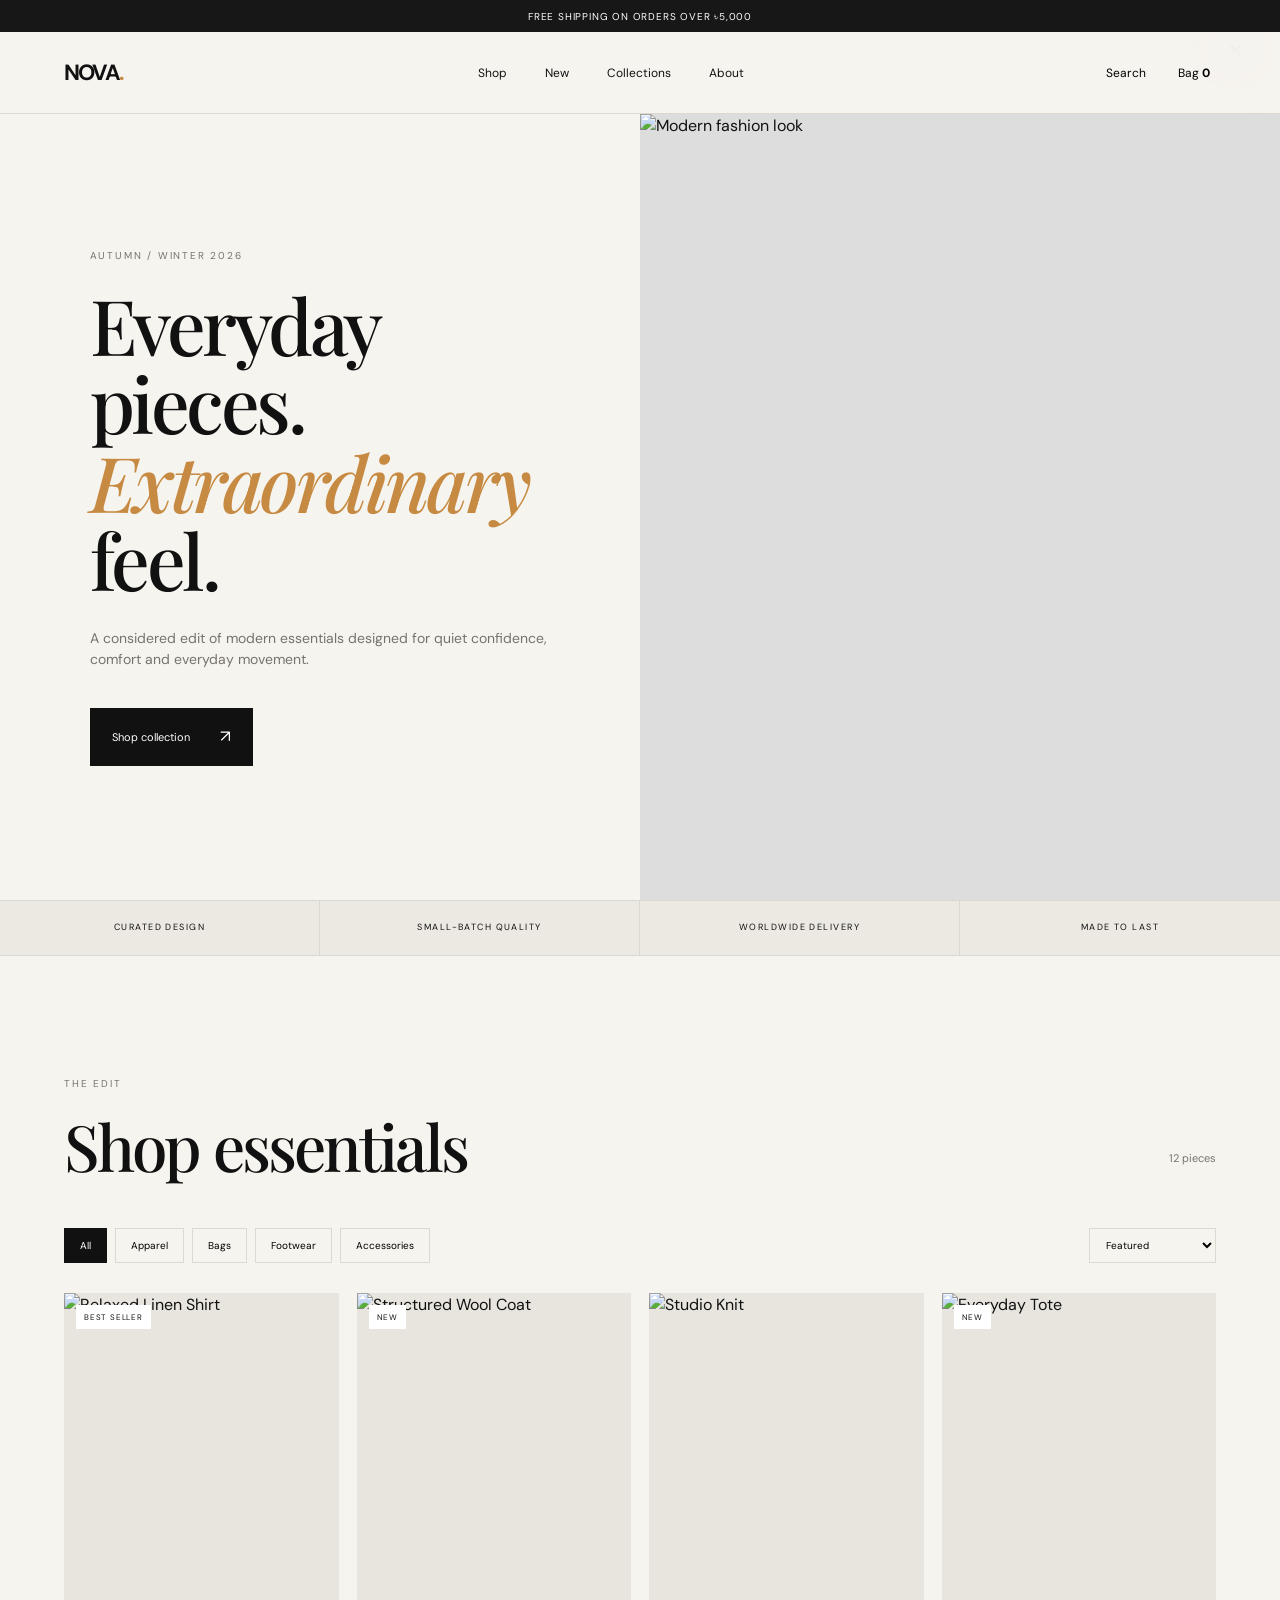
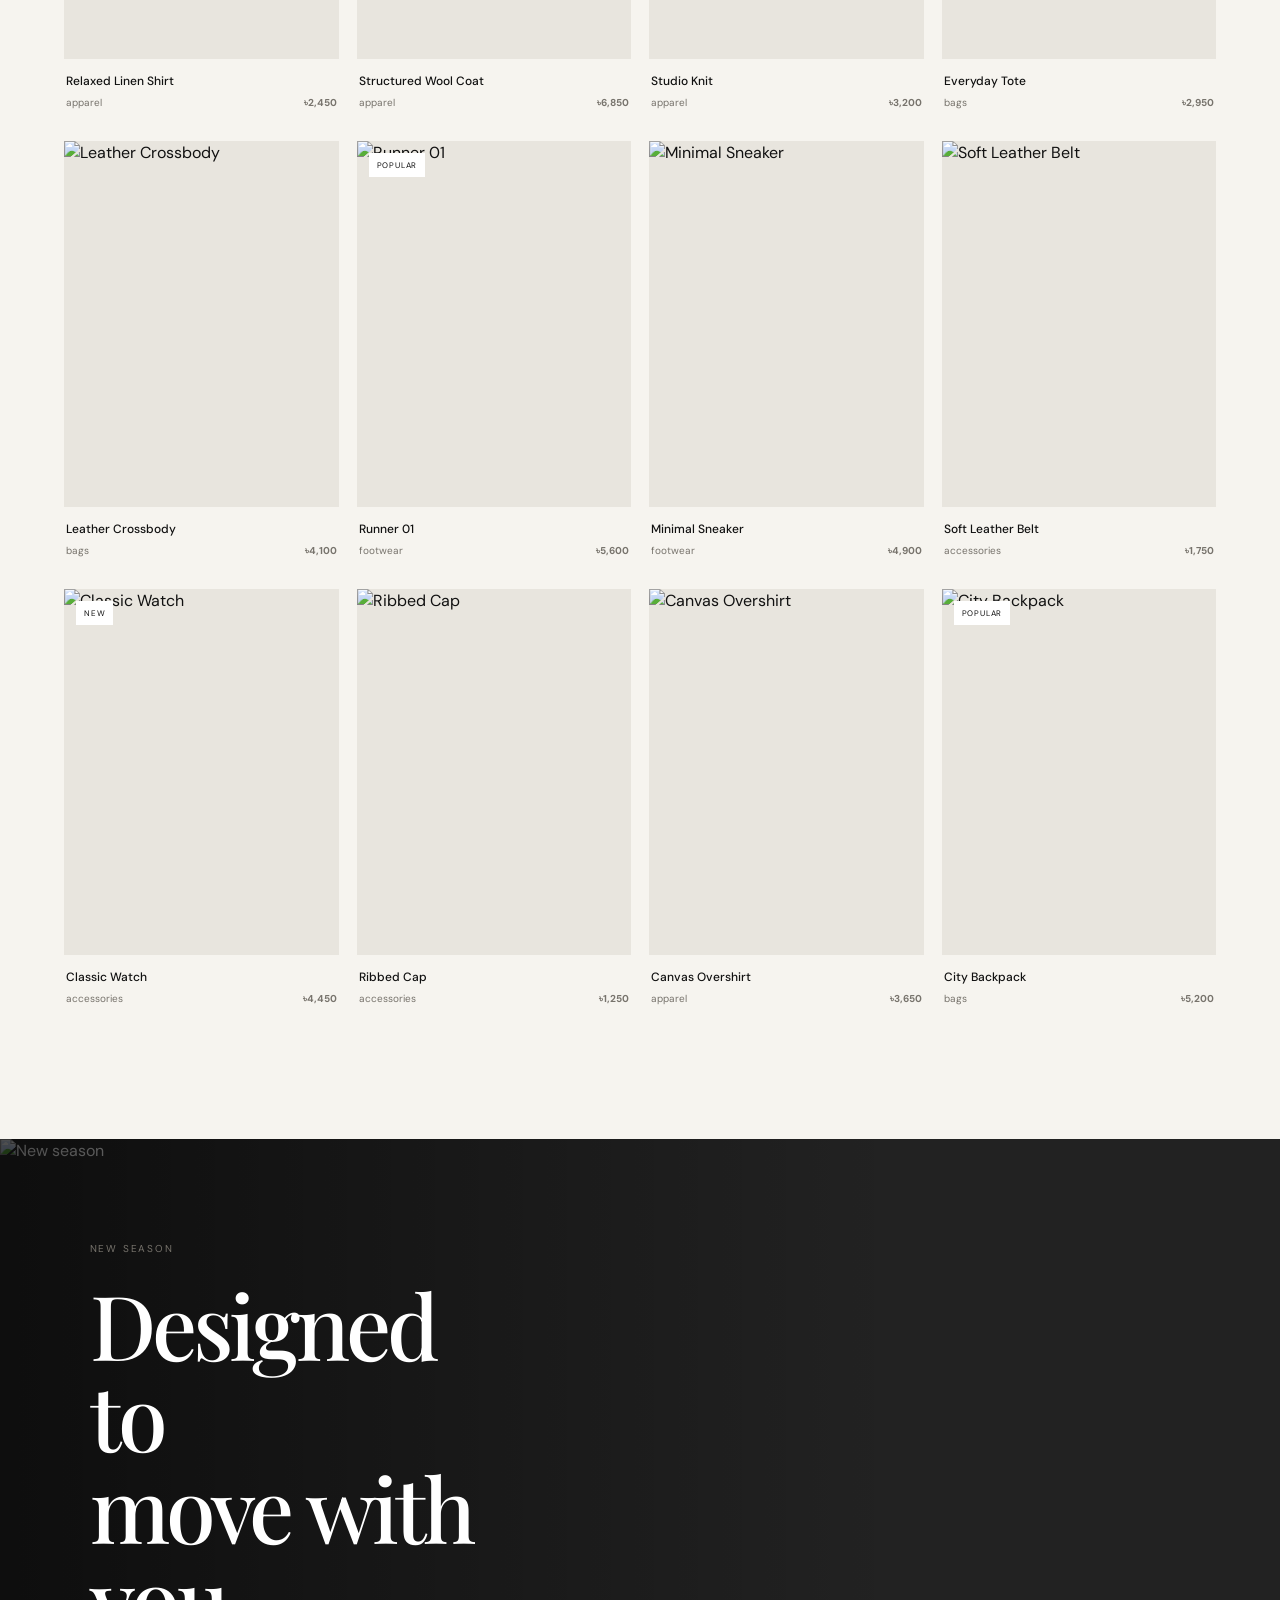
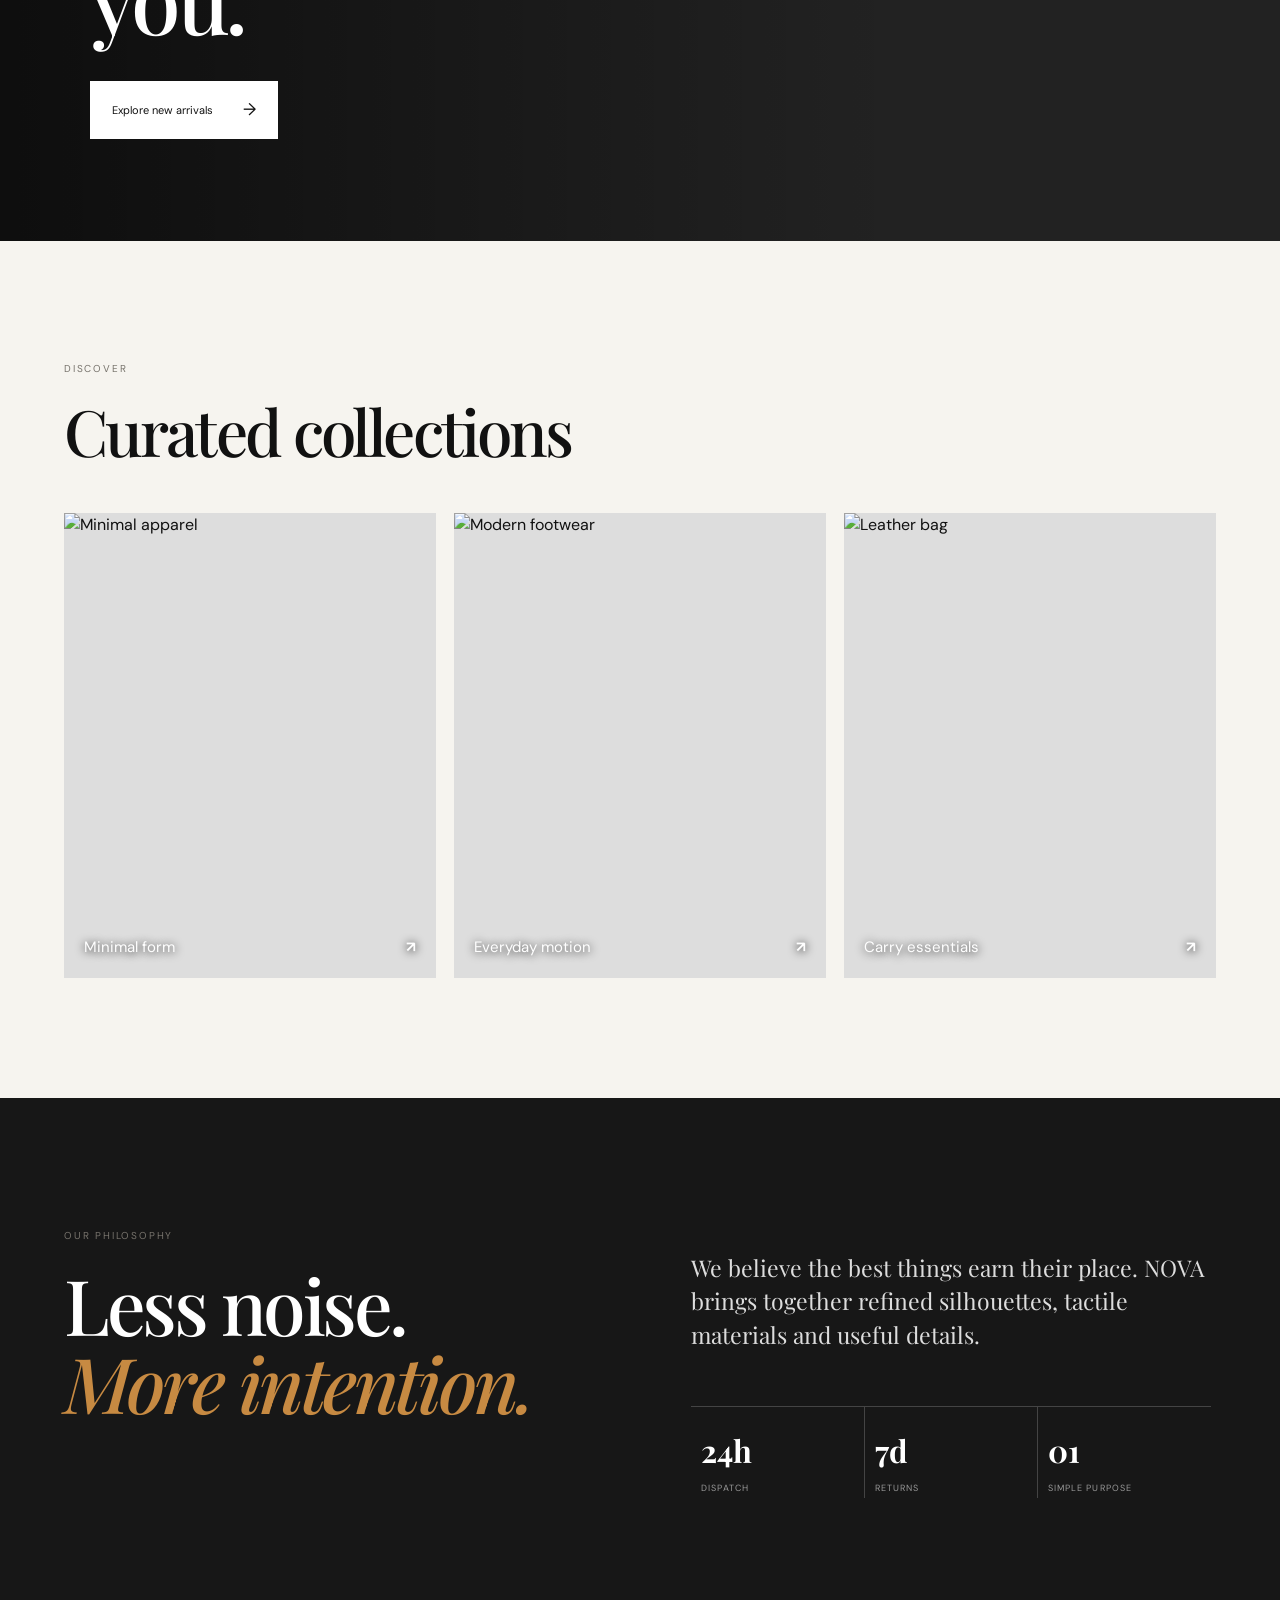
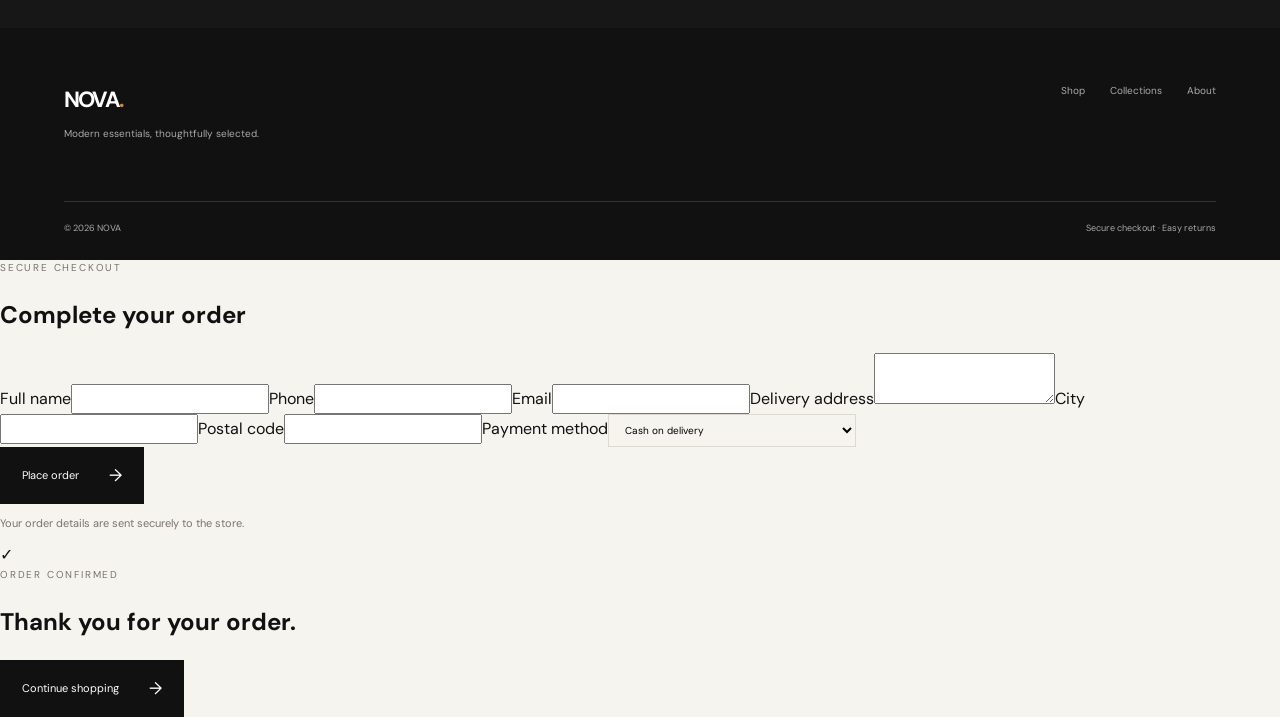
==== commit 8022269d: "Build ecommerce product detail checkout and order flow" ====
--- a/index.html
+++ b/index.html
@@ -1,106 +1 @@
-<!doctype html>
-<html lang="en">
-<head>
-  <meta charset="utf-8">
-  <meta name="viewport" content="width=device-width, initial-scale=1">
-  <meta name="theme-color" content="#111111">
-  <meta name="description" content="NOVA — a sleek modern online store for curated fashion, accessories and everyday essentials.">
-  <title>NOVA — Modern Essentials</title>
-  <link rel="icon" href="data:image/svg+xml,%3Csvg xmlns='http://www.w3.org/2000/svg' viewBox='0 0 100 100'%3E%3Crect width='100' height='100' rx='22' fill='%23111111'/%3E%3Cpath d='M26 72V28h9l30 29V28h9v44h-9L35 43v29z' fill='%23fff'/%3E%3C/svg%3E">
-  <link rel="stylesheet" href="styles.css?v=6">
-</head>
-<body>
-  <div class="announcement">Free shipping on orders over ৳5,000 <span>•</span> Easy 7-day returns</div>
-
-  <header class="site-header">
-    <a class="logo" href="#home" aria-label="NOVA home">NOVA<span>.</span></a>
-    <nav class="main-nav" aria-label="Primary navigation">
-      <a href="#shop">Shop</a>
-      <a href="#new">New arrivals</a>
-      <a href="#collections">Collections</a>
-      <a href="#about">About</a>
-    </nav>
-    <div class="header-actions">
-      <button class="icon-btn" id="searchBtn" aria-label="Open search">⌕</button>
-      <button class="icon-btn bag-btn" id="cartBtn" aria-label="Open shopping bag">Bag <b id="cartCount">0</b></button>
-      <button class="menu-btn" id="menuBtn" aria-label="Open menu">☰</button>
-    </div>
-  </header>
-
-  <main id="home">
-    <section class="hero">
-      <div class="hero-copy">
-        <p class="eyebrow">Autumn / Winter 2026</p>
-        <h1>Everyday pieces.<br><em>Extraordinary</em> feel.</h1>
-        <p class="hero-text">A considered edit of modern essentials designed for quiet confidence, comfort and everyday movement.</p>
-        <a class="primary-btn" href="#shop">Shop the collection <span>↗</span></a>
-      </div>
-      <div class="hero-visual">
-        <img src="https://images.unsplash.com/photo-1529139574466-a303027c1d8b?auto=format&fit=crop&w=1400&q=85" alt="Modern fashion look" fetchpriority="high">
-        <div class="hero-badge"><span>01</span><small>CURATED<br>ESSENTIALS</small></div>
-      </div>
-    </section>
-
-    <section class="ticker" aria-label="Store highlights">
-      <div>CURATED DESIGN</div><div>SMALL-BATCH QUALITY</div><div>WORLDWIDE DELIVERY</div><div>MADE TO LAST</div>
-    </section>
-
-    <section class="section" id="shop">
-      <div class="section-head">
-        <div><p class="eyebrow">The edit</p><h2>Shop essentials</h2></div>
-        <p class="muted" id="resultCount">12 pieces</p>
-      </div>
-      <div class="shop-toolbar">
-        <div class="filters" role="group" aria-label="Product categories">
-          <button class="filter active" data-category="all">All</button>
-          <button class="filter" data-category="apparel">Apparel</button>
-          <button class="filter" data-category="bags">Bags</button>
-          <button class="filter" data-category="footwear">Footwear</button>
-          <button class="filter" data-category="accessories">Accessories</button>
-        </div>
-        <select id="sortSelect" aria-label="Sort products">
-          <option value="featured">Featured</option><option value="low">Price: low to high</option><option value="high">Price: high to low</option><option value="name">Name</option>
-        </select>
-      </div>
-      <div class="product-grid" id="productGrid"></div>
-    </section>
-
-    <section class="feature-banner" id="new">
-      <img src="https://images.unsplash.com/photo-1496747611176-843222e1e57c?auto=format&fit=crop&w=1800&q=85" alt="New season collection" loading="lazy">
-      <div><p class="eyebrow">New season</p><h2>Designed to<br>move with you.</h2><a class="light-btn" href="#shop">Explore new arrivals <span>→</span></a></div>
-    </section>
-
-    <section class="section collections" id="collections">
-      <div class="section-head"><div><p class="eyebrow">Discover</p><h2>Curated collections</h2></div></div>
-      <div class="collection-grid">
-        <a href="#shop" class="collection-card"><img src="https://images.unsplash.com/photo-1523398002811-999ca8dec234?auto=format&fit=crop&w=1000&q=80" alt="Minimal apparel" loading="lazy"><span>Minimal form <b>↗</b></span></a>
-        <a href="#shop" class="collection-card"><img src="https://images.unsplash.com/photo-1542291026-7eec264c27ff?auto=format&fit=crop&w=1000&q=80" alt="Modern footwear" loading="lazy"><span>Everyday motion <b>↗</b></span></a>
-        <a href="#shop" class="collection-card"><img src="https://images.unsplash.com/photo-1553062407-98eeb64c6a62?auto=format&fit=crop&w=1000&q=80" alt="Leather bag" loading="lazy"><span>Carry essentials <b>↗</b></span></a>
-      </div>
-    </section>
-
-    <section class="about" id="about">
-      <div><p class="eyebrow">Our philosophy</p><h2>Less noise.<br><em>More intention.</em></h2></div>
-      <div class="about-copy"><p>We believe the best things earn their place. NOVA brings together refined silhouettes, tactile materials and useful details to create pieces that feel right today and stay relevant tomorrow.</p><div class="stats"><div><strong>24h</strong><span>dispatch</span></div><div><strong>7d</strong><span>easy returns</span></div><div><strong>01</strong><span>simple purpose</span></div></div></div>
-    </section>
-  </main>
-
-  <footer class="footer">
-    <div><a class="logo" href="#home">NOVA<span>.</span></a><p>Modern essentials, thoughtfully selected.</p></div>
-    <div class="footer-links"><a href="#shop">Shop</a><a href="#collections">Collections</a><a href="#about">About</a><a href="mailto:hello@nova.example">Contact</a></div>
-    <div class="footer-bottom"><span>© 2026 NOVA. All rights reserved.</span><span>Secure checkout · Easy returns</span></div>
-  </footer>
-
-  <div class="search-panel" id="searchPanel" aria-hidden="true"><button class="close-btn" id="searchClose" aria-label="Close search">×</button><p class="eyebrow">Search the store</p><input id="searchInput" type="search" placeholder="Search products..." autocomplete="off"><div id="searchResults"></div></div>
-
-  <aside class="cart-drawer" id="cartDrawer" aria-hidden="true">
-    <div class="drawer-head"><h2>Your bag</h2><button class="close-btn" id="cartClose" aria-label="Close bag">×</button></div>
-    <div id="cartItems" class="cart-items"></div>
-    <div class="cart-footer"><div class="total"><span>Subtotal</span><strong id="cartTotal">৳0</strong></div><button class="primary-btn checkout-btn" id="checkoutBtn">Checkout <span>→</span></button><p>Taxes and shipping calculated at checkout.</p></div>
-  </aside>
-  <div class="overlay" id="overlay"></div>
-
-  <div class="toast" id="toast" role="status"></div>
-  <script src="script.js?v=6" defer></script>
-</body>
-</html>+<!doctype html><html lang="en"><head><meta charset="utf-8"><meta name="viewport" content="width=device-width,initial-scale=1"><meta name="description" content="NOVA — modern essentials online store"><title>NOVA — Modern Essentials</title><link rel="stylesheet" href="styles.css?v=7"></head><body><div class="announcement">Free shipping on orders over ৳5,000</div><header class="site-header"><a class="logo" href="#home">NOVA<span>.</span></a><nav class="main-nav"><a href="#shop">Shop</a><a href="#new">New</a><a href="#collections">Collections</a><a href="#about">About</a></nav><div class="header-actions"><button id="searchBtn" class="icon-btn">Search</button><button id="cartBtn" class="icon-btn">Bag <b id="cartCount">0</b></button><button id="menuBtn" class="menu-btn">☰</button></div></header><main id="home"><section class="hero"><div class="hero-copy"><p class="eyebrow">Autumn / Winter 2026</p><h1>Everyday pieces.<br><em>Extraordinary</em> feel.</h1><p class="hero-text">A considered edit of modern essentials designed for quiet confidence, comfort and everyday movement.</p><a class="primary-btn" href="#shop">Shop collection <span>↗</span></a></div><div class="hero-visual"><img src="https://images.unsplash.com/photo-1529139574466-a303027c1d8b?auto=format&fit=crop&w=1400&q=85" alt="Modern fashion look"></div></section><section class="ticker"><div>CURATED DESIGN</div><div>SMALL-BATCH QUALITY</div><div>WORLDWIDE DELIVERY</div><div>MADE TO LAST</div></section><section class="section" id="shop"><div class="section-head"><div><p class="eyebrow">The edit</p><h2>Shop essentials</h2></div><p class="muted" id="resultCount"></p></div><div class="shop-toolbar"><div class="filters"><button class="filter active" data-category="all">All</button><button class="filter" data-category="apparel">Apparel</button><button class="filter" data-category="bags">Bags</button><button class="filter" data-category="footwear">Footwear</button><button class="filter" data-category="accessories">Accessories</button></div><select id="sortSelect"><option value="featured">Featured</option><option value="low">Price: low to high</option><option value="high">Price: high to low</option><option value="name">Name</option></select></div><div class="product-grid" id="productGrid"></div></section><section class="feature-banner" id="new"><img src="https://images.unsplash.com/photo-1496747611176-843222e1e57c?auto=format&fit=crop&w=1800&q=85" alt="New season" loading="lazy"><div><p class="eyebrow">New season</p><h2>Designed to<br>move with you.</h2><a class="light-btn" href="#shop">Explore new arrivals <span>→</span></a></div></section><section class="section" id="collections"><div class="section-head"><div><p class="eyebrow">Discover</p><h2>Curated collections</h2></div></div><div class="collection-grid"><a href="#shop" class="collection-card"><img src="https://images.unsplash.com/photo-1523398002811-999ca8dec234?auto=format&fit=crop&w=1000&q=80" alt="Minimal apparel" loading="lazy"><span>Minimal form <b>↗</b></span></a><a href="#shop" class="collection-card"><img src="https://images.unsplash.com/photo-1542291026-7eec264c27ff?auto=format&fit=crop&w=1000&q=80" alt="Modern footwear" loading="lazy"><span>Everyday motion <b>↗</b></span></a><a href="#shop" class="collection-card"><img src="https://images.unsplash.com/photo-1553062407-98eeb64c6a62?auto=format&fit=crop&w=1000&q=80" alt="Leather bag" loading="lazy"><span>Carry essentials <b>↗</b></span></a></div></section><section class="about" id="about"><div><p class="eyebrow">Our philosophy</p><h2>Less noise.<br><em>More intention.</em></h2></div><div class="about-copy"><p>We believe the best things earn their place. NOVA brings together refined silhouettes, tactile materials and useful details.</p><div class="stats"><div><strong>24h</strong><span>dispatch</span></div><div><strong>7d</strong><span>returns</span></div><div><strong>01</strong><span>simple purpose</span></div></div></div></section></main><footer class="footer"><div><a class="logo" href="#home">NOVA<span>.</span></a><p>Modern essentials, thoughtfully selected.</p></div><div class="footer-links"><a href="#shop">Shop</a><a href="#collections">Collections</a><a href="#about">About</a></div><div class="footer-bottom"><span>© 2026 NOVA</span><span>Secure checkout · Easy returns</span></div></footer><div class="search-panel" id="searchPanel"><button class="close-btn" id="searchClose">×</button><p class="eyebrow">Search the store</p><input id="searchInput" type="search" placeholder="Search products..."><div id="searchResults"></div></div><aside class="cart-drawer" id="cartDrawer"><div class="drawer-head"><h2>Your bag</h2><button class="close-btn" id="cartClose">×</button></div><div id="cartItems" class="cart-items"></div><div class="cart-footer"><div class="total"><span>Subtotal</span><strong id="cartTotal">৳0</strong></div><button class="primary-btn checkout-btn" id="checkoutBtn">Checkout <span>→</span></button></div></aside><div class="overlay" id="overlay"></div><div class="modal" id="productModal" aria-hidden="true"><div class="modal-card"><button class="close-btn" data-close="productModal">×</button><div id="productDetail"></div></div></div><div class="modal" id="checkoutModal" aria-hidden="true"><div class="modal-card checkout-card"><button class="close-btn" data-close="checkoutModal">×</button><p class="eyebrow">Secure checkout</p><h2>Complete your order</h2><form id="checkoutForm"><div class="checkout-grid"><label>Full name<input name="name" required maxlength="80" autocomplete="name"></label><label>Phone<input name="phone" required maxlength="20" autocomplete="tel"></label><label class="full">Email<input name="email" type="email" required maxlength="120" autocomplete="email"></label><label class="full">Delivery address<textarea name="address" required maxlength="500" rows="3" autocomplete="street-address"></textarea></label><label>City<input name="city" required maxlength="60"></label><label>Postal code<input name="postal" required maxlength="15" inputmode="numeric"></label><label class="full">Payment method<select name="payment"><option value="cod">Cash on delivery</option><option value="online">Online payment (gateway setup required)</option></select></label></div><div class="order-summary" id="checkoutSummary"></div><button class="primary-btn" type="submit">Place order <span>→</span></button><p class="muted">Your order details are sent securely to the store.</p></form></div></div><div class="modal" id="successModal"><div class="modal-card success-card"><div class="success-icon">✓</div><p class="eyebrow">Order confirmed</p><h2>Thank you for your order.</h2><p id="successText"></p><a class="primary-btn" href="#shop" data-close="successModal">Continue shopping <span>→</span></a></div></div><div class="toast" id="toast"></div><script src="script.js?v=7" defer></script></body></html>
--- a/styles.css
+++ b/styles.css
@@ -1 +1,5 @@
-:root{--bg:#0b0b0b;--surface:#121212;--text:#f1eee8;--muted:#a5a19a;--line:#292929;--accent:#d8c5a2;--serif:-apple-system,BlinkMacSystemFont,"Segoe UI",Roboto,Helvetica,Arial,sans-serif;--sans:-apple-system,BlinkMacSystemFont,"Segoe UI",Roboto,Helvetica,Arial,sans-serif}*{box-sizing:border-box}html{scroll-behavior:smooth}body{margin:0;background:var(--bg);color:var(--text);font-family:var(--sans);font-weight:400;line-height:1.6}body.no-scroll{overflow:hidden}a{color:inherit;text-decoration:none}button,input,textarea{font:inherit}.site-header{position:fixed;z-index:30;top:0;left:0;right:0;display:flex;align-items:center;justify-content:space-between;padding:28px 5vw;mix-blend-mode:difference;color:#fff}.brand{font-size:12px;font-weight:600;letter-spacing:.18em;line-height:1.2}.brand span{display:block;font-size:8px;letter-spacing:.3em;margin-top:4px}.nav{display:flex;gap:34px;font-size:12px}.nav a,.section-heading>a{position:relative}.nav a:after,.section-heading>a:after{content:'';position:absolute;left:0;bottom:-6px;width:0;height:1px;background:currentColor;transition:.3s}.nav a:hover:after,.section-heading>a:hover:after{width:100%}.menu-toggle{display:none;background:none;border:0;color:inherit}.hero{min-height:100vh;padding:120px 5vw 70px;display:grid;grid-template-columns:1fr 1.1fr;gap:7vw;align-items:center}.eyebrow{font-size:10px;letter-spacing:.2em;text-transform:uppercase;color:var(--muted);margin:0 0 26px}.hero h1,.intro h2,.section-heading h2,.contact h2{font-family:var(--serif);font-size:clamp(48px,7vw,104px);font-weight:500;line-height:.98;letter-spacing:-.04em;margin:0}.hero h1 em,.intro h2 em,.section-heading h2 em,.contact h2 em{font-weight:500;color:var(--accent)}.hero-text{max-width:420px;color:var(--muted);font-size:15px;margin:32px 0}.button{display:inline-flex;align-items:center;gap:25px;border:0;border-bottom:1px solid var(--text);padding:0 0 11px;background:transparent;color:inherit;font-size:12px;letter-spacing:.05em;cursor:pointer}.button span{font-size:17px}.hero-image,.gallery-item,.photo-card{position:relative;overflow:hidden;display:block}.hero-image{min-height:620px;margin:0}.hero-image img,.gallery-item img,.photo-card img{display:block;width:100%;height:100%;object-fit:cover;transition:transform .9s cubic-bezier(.2,.7,.2,1),filter .5s}.hero-image:hover img,.gallery-item:hover img,.photo-card:hover img{transform:scale(1.045);filter:saturate(.88)}.hero-image>span,.gallery-item figcaption{position:absolute;z-index:2;bottom:18px;left:18px;font-size:9px;letter-spacing:.18em;color:#fff}.intro,.work,.services{padding:150px 5vw;border-top:1px solid var(--line)}.intro{display:grid;grid-template-columns:1fr 1.7fr;gap:7vw}.intro h2{font-size:clamp(42px,5.5vw,76px)}.intro>div p:not(.eyebrow){max-width:600px;color:var(--muted);font-size:16px;margin:38px 0 0}.section-heading{display:flex;justify-content:space-between;align-items:end;margin-bottom:32px}.section-heading h2{font-size:clamp(44px,6vw,82px)}.gallery{display:grid;grid-template-columns:1fr 1fr;gap:18px}.gallery-item{height:480px;margin:0}.gallery-item.tall{height:650px}.gallery-item.wide{grid-column:1/-1;height:560px}.gallery-item figcaption{font-family:var(--serif);font-size:24px;letter-spacing:0}.gallery-item small{font-family:var(--sans);font-size:9px;color:#ccc;margin-left:12px}.services{border-top:1px solid var(--line)}.service-list{margin-top:55px;border-top:1px solid var(--line)}.service-list article{display:grid;grid-template-columns:70px 1fr 1fr;align-items:center;gap:30px;padding:34px 0;border-bottom:1px solid var(--line)}.service-list article>span{color:var(--muted);font-size:10px}.service-list h3{font-family:var(--serif);font-size:32px;font-weight:500;margin:0}.service-list p{color:var(--muted);font-size:13px;max-width:380px;margin:0}.contact{padding:160px 5vw;text-align:center;border-top:1px solid var(--line)}.contact h2{font-size:clamp(56px,9vw,130px)}.contact-form{max-width:650px;margin:65px auto 0;text-align:left}.contact-form label{display:block;color:var(--muted);font-size:10px;letter-spacing:.12em;text-transform:uppercase;margin:0 0 20px}.contact-form input,.contact-form textarea{display:block;width:100%;margin-top:8px;padding:13px 0;background:transparent;border:0;border-bottom:1px solid var(--line);outline:none;color:var(--text);resize:vertical}.contact-form input:focus,.contact-form textarea:focus{border-color:var(--accent)}.contact-form .button{margin-top:10px}.form-status{min-height:20px;color:var(--accent);font-size:11px}.email{display:inline-block;font-family:var(--serif);font-size:clamp(24px,3vw,42px);margin-top:55px;border-bottom:1px solid var(--accent);padding-bottom:9px;color:var(--accent)}.email span{font-family:var(--sans);font-size:18px}.availability{font-size:10px;color:var(--muted);margin-top:22px}.reveal{opacity:0;transform:translateY(24px);transition:opacity .8s ease,transform .9s cubic-bezier(.2,.7,.2,1)}.reveal.visible{opacity:1;transform:none}.lightbox{position:fixed;inset:0;z-index:100;background:#050505f7;display:none;align-items:center;justify-content:center;padding:40px}.lightbox.open{display:flex}.lightbox-content{max-width:min(1100px,82vw);max-height:90vh;text-align:center}.lightbox-content img{max-width:100%;max-height:76vh;object-fit:contain}.lightbox-content p{font-family:var(--serif);font-size:28px;margin:15px 0 0}.lightbox-content small{color:var(--muted)}.lightbox-close,.lightbox-prev,.lightbox-next{position:absolute;background:none;border:0;color:#fff;font-size:32px;cursor:pointer}.lightbox-close{right:28px;top:18px}.lightbox-prev{left:25px}.lightbox-next{right:25px}@media(prefers-reduced-motion:reduce){html{scroll-behavior:auto}.reveal{opacity:1;transform:none;transition:none}.hero-image img,.gallery-item img,.photo-card img{transition:none}}@media(max-width:760px){.site-header{padding:22px 6vw}.nav{position:absolute;top:70px;right:6vw;display:none;flex-direction:column;gap:20px;background:#111;padding:22px 25px;border:1px solid var(--line)}.nav.open{display:flex}.menu-toggle{display:block;font-size:11px;text-transform:uppercase;letter-spacing:.15em}.hero{display:block;padding:150px 6vw 50px}.hero-image{min-height:500px;margin-top:60px}.intro,.work,.services{padding:100px 6vw}.intro{display:block}.intro>div{margin-top:60px}.gallery{grid-template-columns:1fr;gap:12px}.gallery-item,.gallery-item.tall,.gallery-item.wide{height:430px;grid-column:auto}.section-heading{display:block}.section-heading>a{display:inline-block;margin-top:25px}.service-list article{grid-template-columns:35px 1fr}.service-list p{grid-column:2}.contact{padding:120px 6vw}.email{font-size:23px}.lightbox{padding:20px}.lightbox-content{max-width:88vw}.lightbox-content img{max-height:70vh}.lightbox-prev{left:8px}.lightbox-next{right:8px}footer{padding:22px 6vw;gap:20px;flex-direction:column}}+@import url('https://fonts.googleapis.com/css2?family=DM+Sans:wght@400;500;600;700&family=Playfair+Display:ital,wght@0,500;0,600;1,500&display=swap');
+:root{--bg:#f6f4ef;--ink:#111;--muted:#77736c;--line:#ddd9d1;--card:#fff;--accent:#c78a42;--dark:#171717;--serif:'Playfair Display',Georgia,serif;--sans:'DM Sans',Arial,sans-serif}*{box-sizing:border-box}html{scroll-behavior:smooth}body{margin:0;background:var(--bg);color:var(--ink);font-family:var(--sans);line-height:1.5}body.lock{overflow:hidden}a{color:inherit;text-decoration:none}button,input,select{font:inherit}.announcement{height:32px;background:var(--dark);color:#fff;display:flex;justify-content:center;align-items:center;gap:14px;font-size:10px;letter-spacing:.08em;text-transform:uppercase}.announcement span{color:#d6a15e}.site-header{height:82px;padding:0 5vw;display:flex;align-items:center;justify-content:space-between;border-bottom:1px solid var(--line);background:rgba(246,244,239,.92);backdrop-filter:blur(18px);position:sticky;top:0;z-index:50}.logo{font-size:22px;font-weight:700;letter-spacing:-.08em}.logo span{color:var(--accent)}.main-nav{display:flex;gap:38px;font-size:12px}.main-nav a{position:relative}.main-nav a:after{content:'';position:absolute;left:0;right:100%;bottom:-8px;height:1px;background:var(--ink);transition:.25s}.main-nav a:hover:after{right:0}.header-actions{display:flex;align-items:center;gap:20px}.icon-btn,.menu-btn,.close-btn{border:0;background:none;cursor:pointer}.icon-btn{font-size:12px}.bag-btn b{display:inline-grid;place-items:center;min-width:19px;height:19px;border-radius:50%;background:var(--ink);color:#fff;font-size:9px;margin-left:6px}.menu-btn{display:none}.hero{min-height:calc(100vh - 114px);display:grid;grid-template-columns:1fr 1fr;align-items:stretch}.hero-copy{display:flex;flex-direction:column;justify-content:center;padding:8vw 7vw}.eyebrow{font-size:10px;text-transform:uppercase;letter-spacing:.18em;color:var(--muted);margin:0 0 22px}.hero h1,.section h2,.feature-banner h2,.about h2{font-family:var(--serif);font-weight:500;line-height:1.02;letter-spacing:-.045em;margin:0}.hero h1{font-size:clamp(48px,6vw,90px)}em{color:var(--accent);font-style:italic}.hero-text{max-width:470px;color:var(--muted);font-size:14px;margin:30px 0 38px}.primary-btn,.light-btn{display:inline-flex;width:max-content;align-items:center;gap:30px;padding:15px 21px;background:var(--ink);color:#fff;border:1px solid var(--ink);font-size:11px;cursor:pointer;transition:.25s}.primary-btn:hover{transform:translateY(-2px);background:#2b2b2b}.primary-btn span,.light-btn span{font-size:17px}.hero-visual{position:relative;min-height:650px;overflow:hidden;background:#ddd}.hero-visual img{width:100%;height:100%;object-fit:cover;display:block}.hero-badge{position:absolute;bottom:35px;left:35px;background:rgba(255,255,255,.9);padding:14px 17px;display:flex;gap:13px;align-items:center}.hero-badge span{font-family:var(--serif);font-size:25px}.hero-badge small{font-size:8px;letter-spacing:.15em}.ticker{display:grid;grid-template-columns:repeat(4,1fr);border-block:1px solid var(--line);background:#ece9e2}.ticker div{text-align:center;padding:20px 10px;font-size:9px;letter-spacing:.16em;border-right:1px solid var(--line)}.ticker div:last-child{border:0}.section{padding:120px 5vw}.section-head{display:flex;align-items:end;justify-content:space-between;margin-bottom:50px}.section h2,.about h2{font-size:clamp(42px,5vw,70px)}.muted{font-size:11px;color:var(--muted)}.shop-toolbar{display:flex;justify-content:space-between;gap:20px;margin-bottom:30px}.filters{display:flex;gap:8px;flex-wrap:wrap}.filter{padding:9px 15px;border:1px solid var(--line);background:transparent;font-size:10px;cursor:pointer}.filter.active,.filter:hover{background:var(--ink);color:#fff;border-color:var(--ink)}select{border:1px solid var(--line);background:transparent;padding:8px 12px;font-size:10px}.product-grid{display:grid;grid-template-columns:repeat(4,1fr);gap:18px}.product-card{min-width:0}.product-image{position:relative;aspect-ratio:3/4;overflow:hidden;background:#e8e5de}.product-image img{width:100%;height:100%;object-fit:cover;display:block;transition:transform .6s}.product-card:hover img{transform:scale(1.045)}.tag{position:absolute;top:12px;left:12px;background:#fff;padding:6px 8px;font-size:8px;text-transform:uppercase;letter-spacing:.1em}.add-btn{position:absolute;left:12px;right:12px;bottom:12px;padding:12px;background:#fff;border:0;transform:translateY(65px);transition:.3s;cursor:pointer;font-size:10px}.product-card:hover .add-btn,.add-btn:focus{transform:none}.product-info{padding:13px 2px}.product-info h3{font-size:12px;font-weight:500;margin:0 0 5px}.product-meta{display:flex;justify-content:space-between;color:var(--muted);font-size:10px}.feature-banner{height:min(78vh,760px);position:relative;display:flex;align-items:center;overflow:hidden;background:#222;color:#fff}.feature-banner img{position:absolute;inset:0;width:100%;height:100%;object-fit:cover;opacity:.72}.feature-banner:after{content:'';position:absolute;inset:0;background:linear-gradient(90deg,rgba(0,0,0,.6),transparent 70%)}.feature-banner>div{position:relative;z-index:2;padding:7vw;max-width:600px}.feature-banner h2{font-size:clamp(50px,7vw,100px);margin-bottom:38px}.light-btn{background:#fff;color:#111;border-color:#fff}.collection-grid{display:grid;grid-template-columns:repeat(3,1fr);gap:18px}.collection-card{position:relative;aspect-ratio:4/5;overflow:hidden;background:#ddd}.collection-card img{width:100%;height:100%;object-fit:cover;transition:.7s}.collection-card:hover img{transform:scale(1.05)}.collection-card span{position:absolute;bottom:20px;left:20px;right:20px;color:#fff;font-size:15px;display:flex;justify-content:space-between;text-shadow:0 1px 10px #000}.about{background:var(--dark);color:#fff;padding:130px 5vw;display:grid;grid-template-columns:1fr 1fr;gap:8vw}.about h2{font-size:clamp(48px,6vw,82px)}.about-copy{max-width:520px;align-self:end}.about-copy>p{font-family:var(--serif);font-size:23px;line-height:1.45;color:#ddd}.stats{display:grid;grid-template-columns:repeat(3,1fr);border-top:1px solid #444;margin-top:55px}.stats div{padding:20px 10px 0;border-right:1px solid #444}.stats div:last-child{border:0}.stats strong{display:block;font-family:var(--serif);font-size:31px}.stats span{font-size:9px;color:#999;text-transform:uppercase;letter-spacing:.12em}.footer{padding:55px 5vw 25px;background:#111;color:#aaa;display:grid;grid-template-columns:1fr auto;gap:50px}.footer .logo{color:#fff}.footer p{font-size:10px}.footer-links{display:flex;gap:25px;font-size:10px}.footer-bottom{grid-column:1/-1;border-top:1px solid #333;padding-top:20px;display:flex;justify-content:space-between;font-size:9px}.search-panel{position:fixed;inset:0 0 auto 0;background:var(--bg);z-index:100;padding:9vh 12vw;transform:translateY(-105%);transition:.4s}.search-panel.open{transform:none}.search-panel input{width:100%;border:0;border-bottom:1px solid var(--ink);background:none;padding:15px 0;font-family:var(--serif);font-size:clamp(30px,5vw,65px);outline:0}.close-btn{font-size:30px;position:absolute;right:30px;top:25px}.search-result{display:flex;justify-content:space-between;padding:16px 0;border-bottom:1px solid var(--line);font-size:12px}.cart-drawer{position:fixed;right:0;top:0;bottom:0;width:min(440px,100%);background:var(--bg);z-index:110;transform:translateX(105%);transition:.4s;display:flex;flex-direction:column}.cart-drawer.open{transform:none}.drawer-head{padding:28px;border-bottom:1px solid var(--line);display:flex;justify-content:space-between;align-items:center}.drawer-head h2{font-family:var(--serif);font-weight:500;margin:0;font-size:32px}.drawer-head .close-btn{position:static}.cart-items{padding:10px 28px;overflow:auto;flex:1}.cart-row{display:grid;grid-template-columns:80px 1fr auto;gap:14px;padding:18px 0;border-bottom:1px solid var(--line);align-items:center}.cart-row img{width:80px;height:95px;object-fit:cover}.cart-row h3{font-size:11px;margin:0 0 6px}.cart-row p{font-size:10px;color:var(--muted);margin:0 0 8px}.qty{display:flex;gap:10px;align-items:center}.qty button{width:22px;height:22px;border:1px solid var(--line);background:none;cursor:pointer}.remove{border:0;background:none;font-size:9px;text-decoration:underline;cursor:pointer;color:var(--muted)}.cart-footer{padding:25px 28px;border-top:1px solid var(--line)}.total{display:flex;justify-content:space-between;margin-bottom:18px;font-size:13px}.checkout-btn{width:100%;justify-content:space-between}.cart-footer p{font-size:9px;color:var(--muted);text-align:center}.overlay{position:fixed;inset:0;background:rgba(0,0,0,.4);z-index:105;opacity:0;visibility:hidden;transition:.3s}.overlay.show{opacity:1;visibility:visible}.toast{position:fixed;bottom:25px;left:50%;transform:translate(-50%,20px);background:#111;color:#fff;padding:12px 18px;font-size:10px;opacity:0;pointer-events:none;transition:.3s;z-index:200}.toast.show{opacity:1;transform:translate(-50%,0)}
+@media(max-width:900px){.main-nav{display:none}.main-nav.mobile-open{display:flex;position:absolute;top:67px;left:5vw;right:5vw;flex-direction:column;gap:0;background:rgba(246,244,239,.98);border:1px solid var(--line);box-shadow:0 18px 40px rgba(0,0,0,.12);padding:8px}.main-nav.mobile-open a{padding:14px 12px;border-bottom:1px solid var(--line)}.main-nav.mobile-open a:last-child{border-bottom:0}.menu-btn{display:block}.hero{grid-template-columns:1fr}.hero-copy{padding:90px 7vw 70px;min-height:65vh}.hero-visual{min-height:70vh}.product-grid{grid-template-columns:repeat(2,1fr)}.collection-grid{grid-template-columns:1fr 1fr}.collection-card:last-child{grid-column:1/-1}.about{grid-template-columns:1fr;gap:50px}.footer{grid-template-columns:1fr}.footer-bottom{grid-column:auto}.footer-links{flex-wrap:wrap}}
+@media(max-width:560px){.announcement{font-size:8px}.site-header{height:68px;padding:0 5vw}.logo{font-size:20px}.header-actions{gap:13px}.hero-copy{padding:70px 6vw 55px}.hero h1{font-size:48px}.hero-text{font-size:13px}.hero-visual{min-height:58vh}.ticker{grid-template-columns:1fr 1fr}.ticker div{padding:15px 5px;font-size:7px}.section{padding:80px 6vw}.section-head{display:block;margin-bottom:30px}.section-head .muted{margin-top:10px}.shop-toolbar{display:block}.filters{margin-bottom:15px}.product-grid{gap:12px}.product-image{aspect-ratio:4/5}.add-btn{transform:none;position:static;margin:0 0 0;width:100%;background:var(--ink);color:#fff}.product-info{padding:10px 1px 22px}.product-info h3{font-size:11px}.feature-banner{height:70vh}.feature-banner>div{padding:12vw 7vw}.feature-banner h2{font-size:50px}.collection-grid{grid-template-columns:1fr}.collection-card:last-child{grid-column:auto}.about{padding:90px 6vw}.about-copy>p{font-size:19px}.stats{margin-top:35px}.footer{padding:45px 6vw 20px}.footer-links{gap:16px}.footer-bottom{flex-direction:column;gap:8px}.search-panel{padding:90px 7vw}.cart-row{grid-template-columns:65px 1fr auto}.cart-row img{width:65px;height:80px}.main-nav.mobile-open{top:59px;left:3vw;right:3vw}}
+@media(prefers-reduced-motion:reduce){*{scroll-behavior:auto!important;transition:none!important}}
